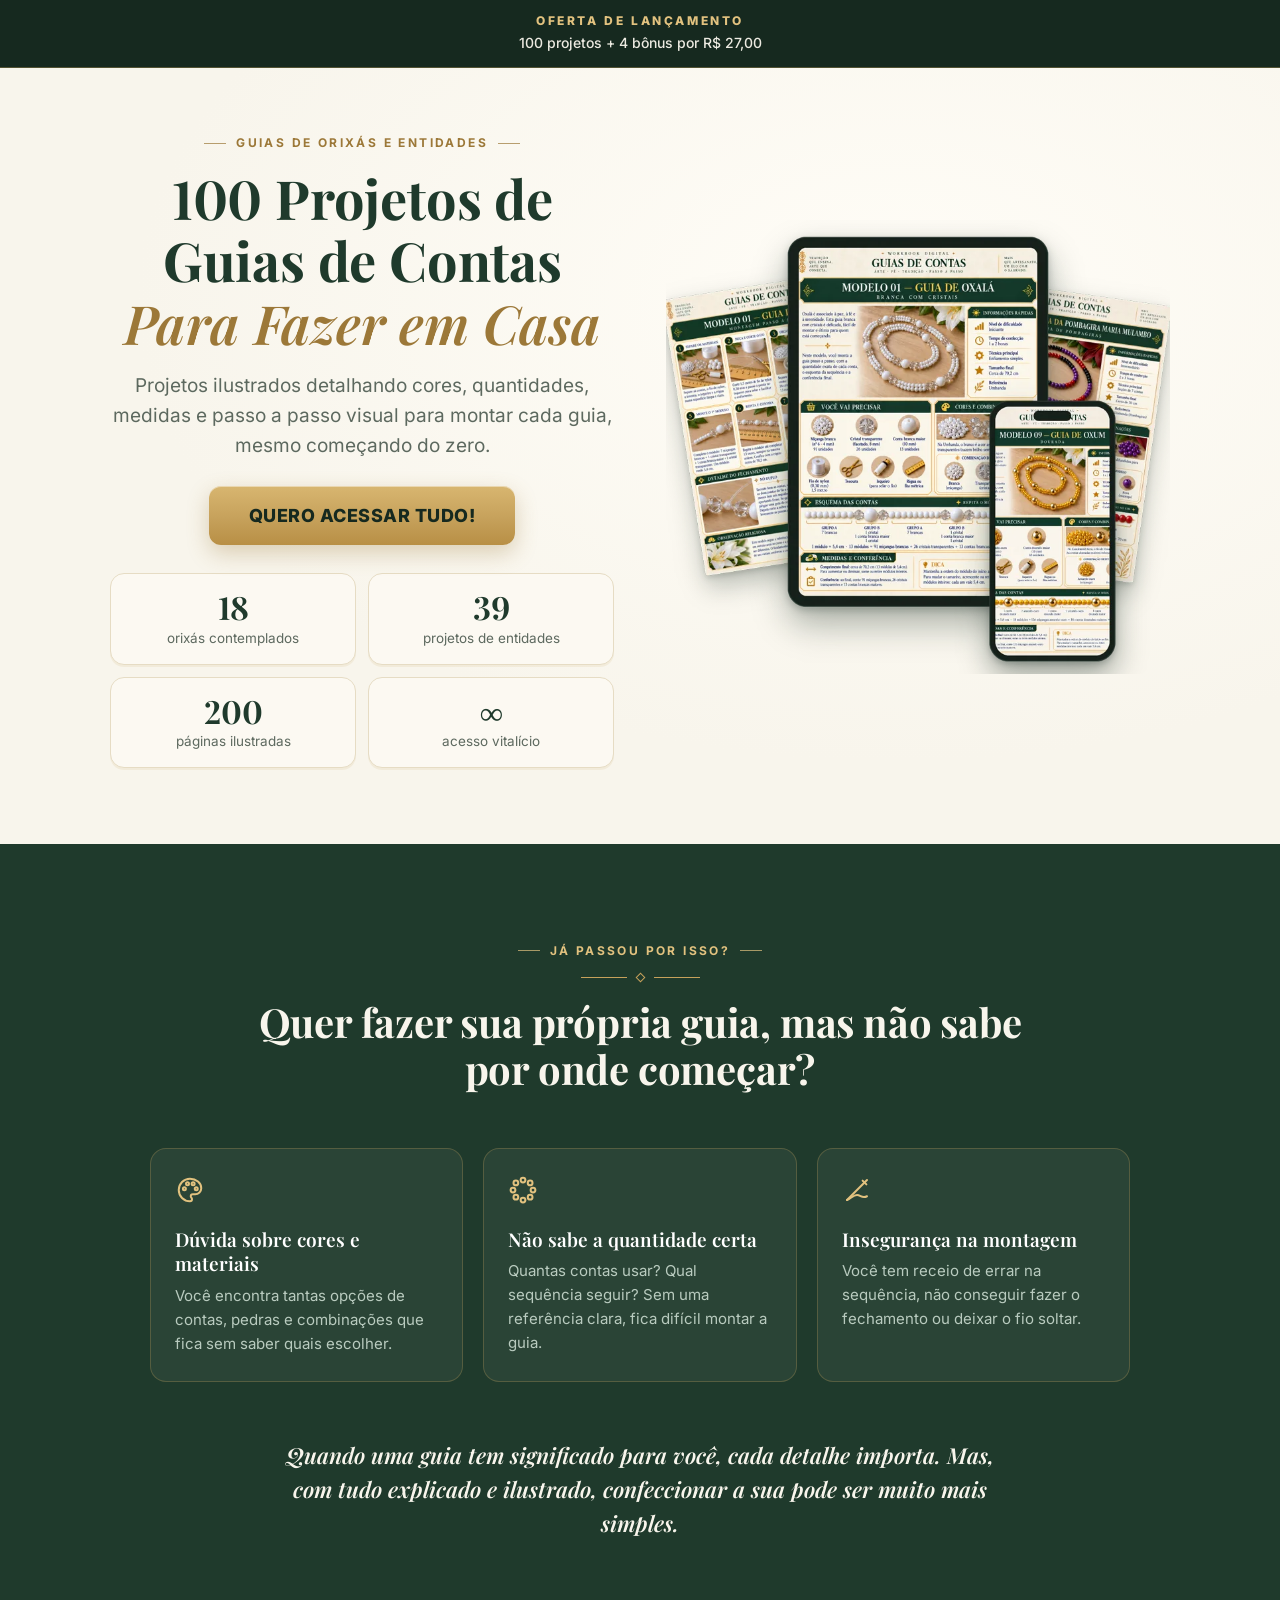
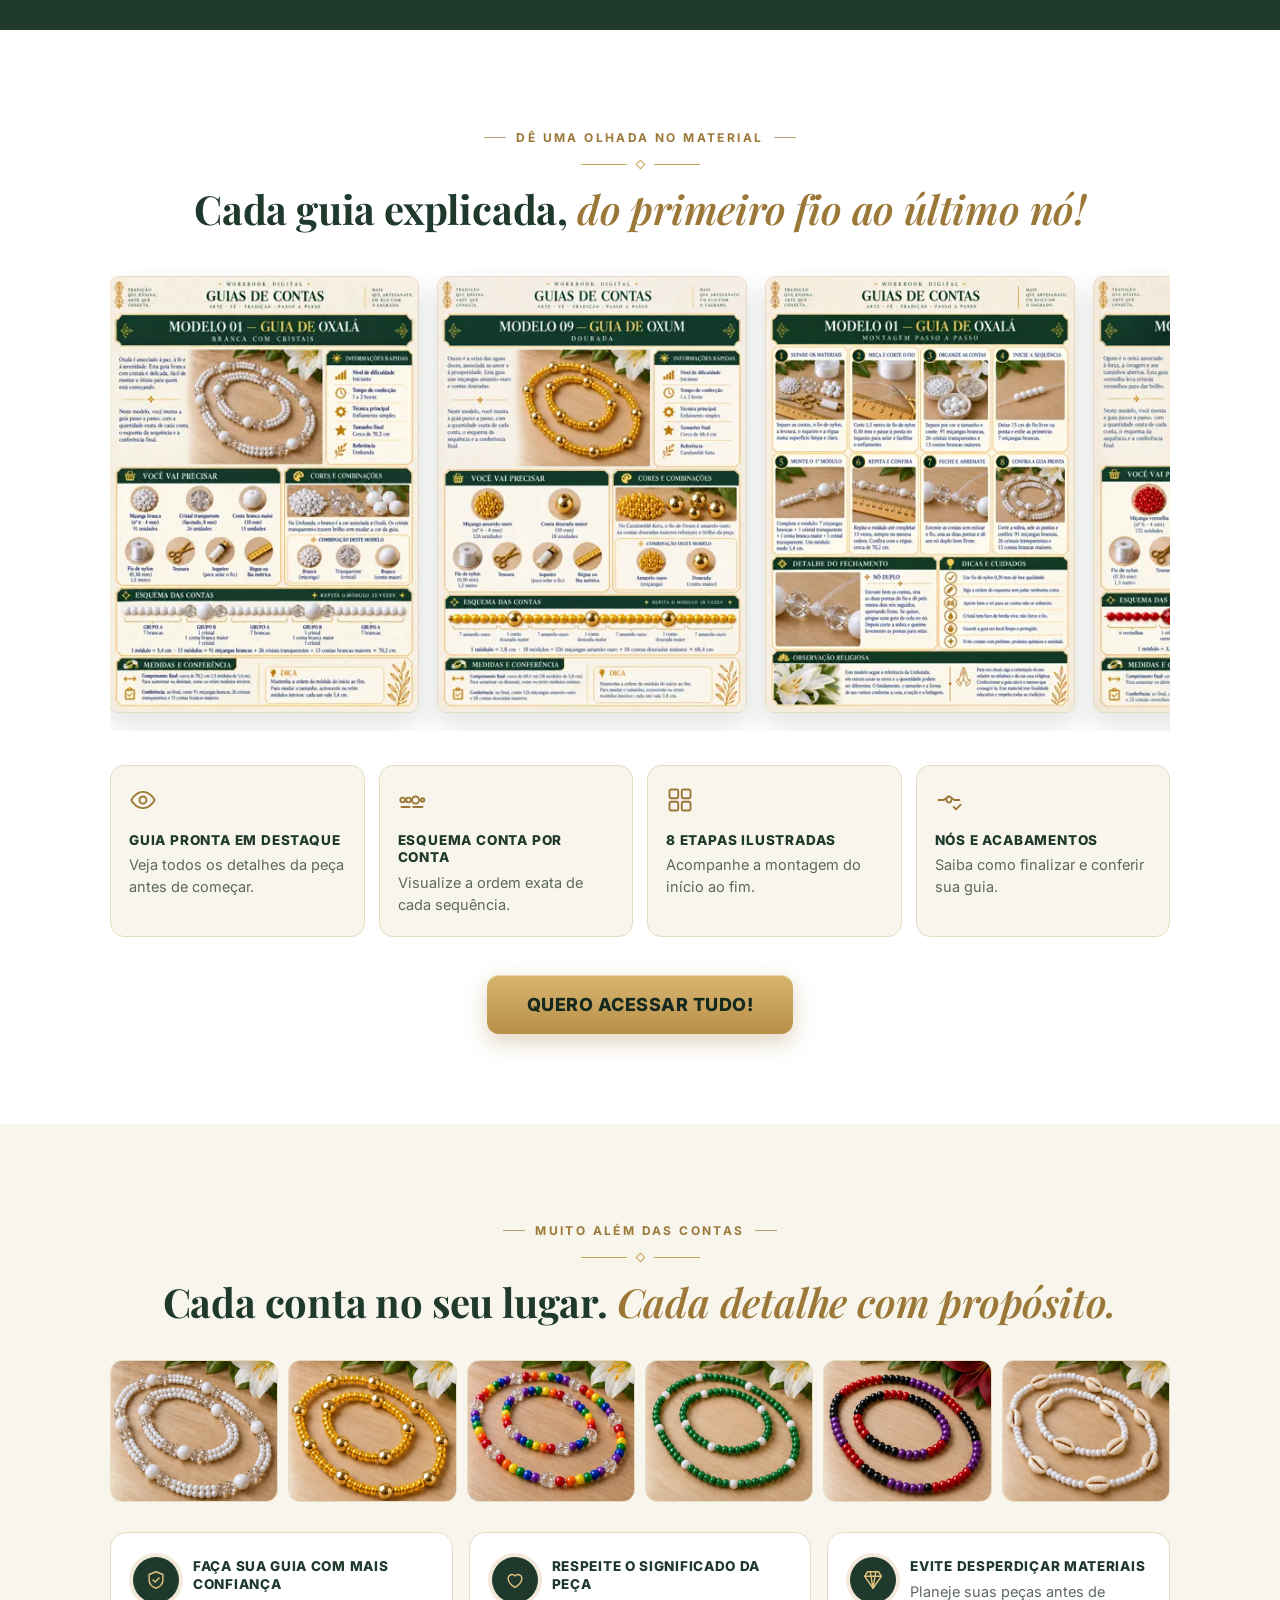
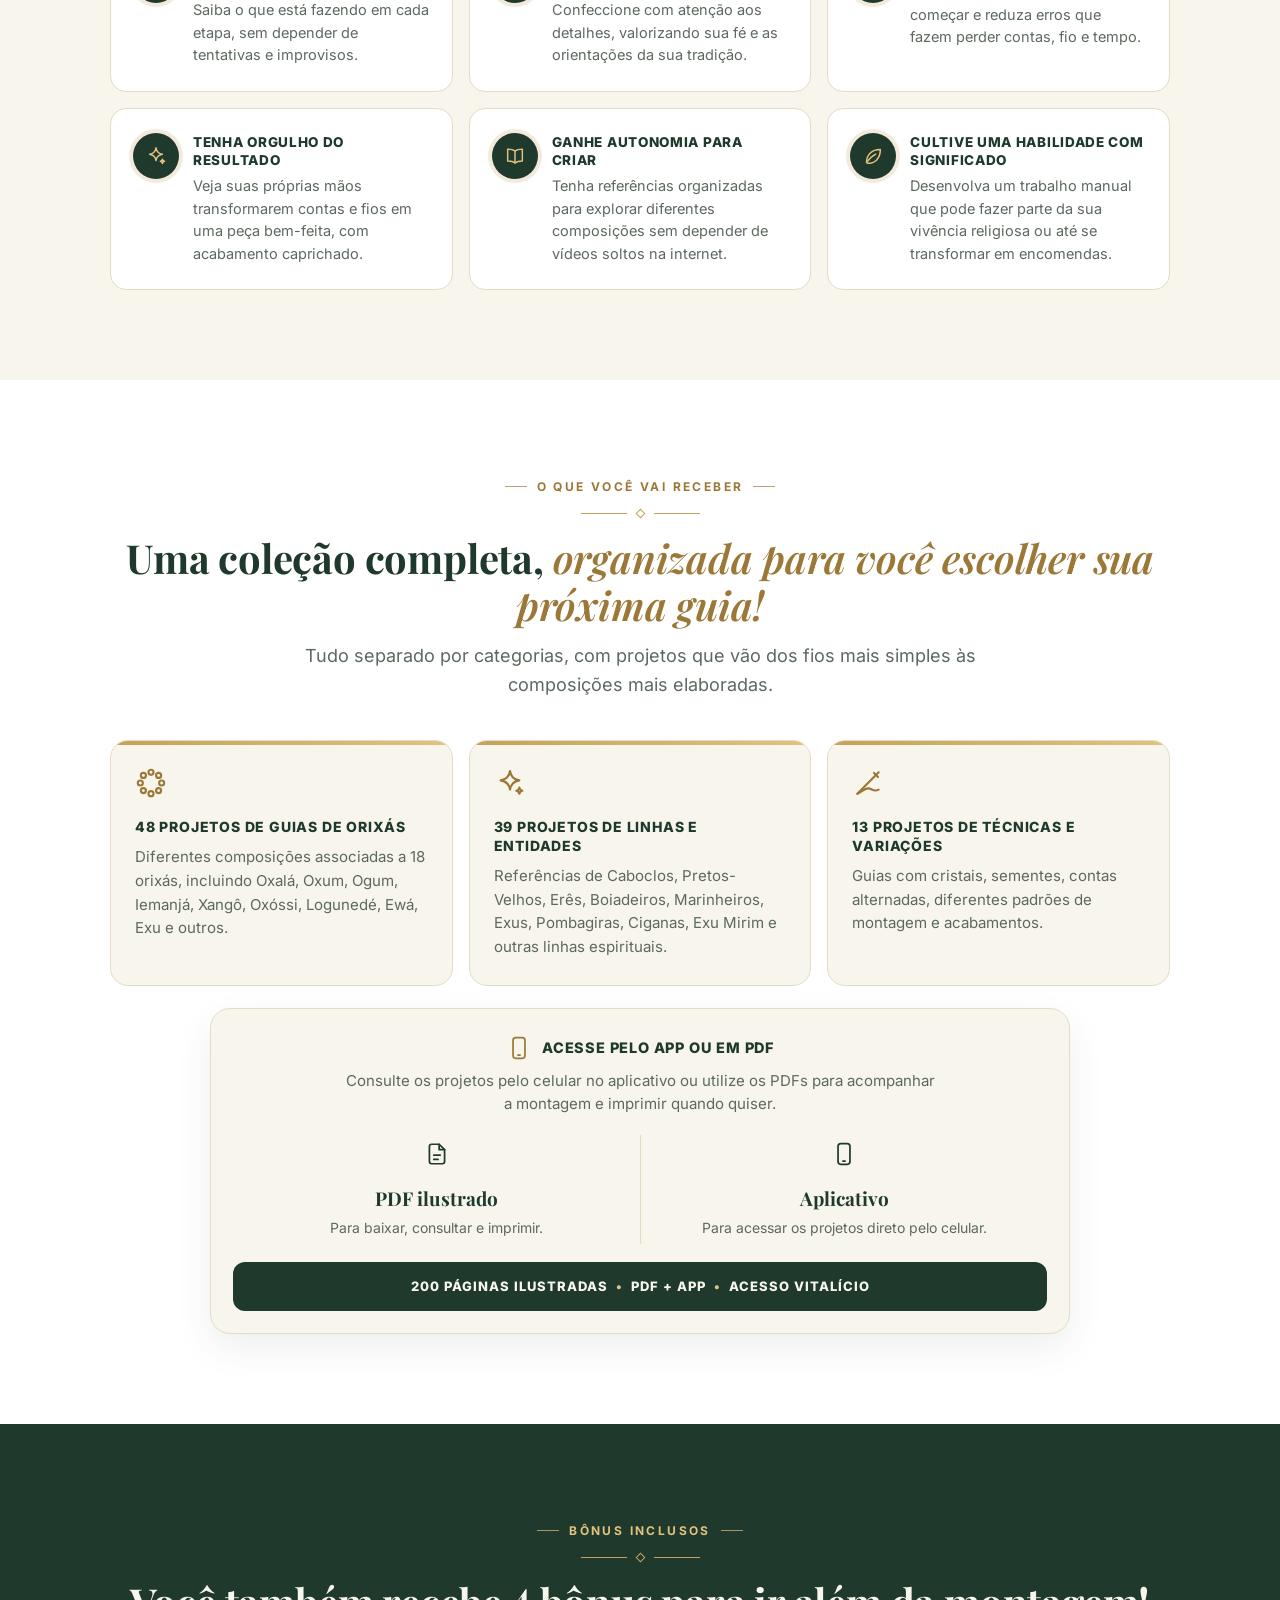
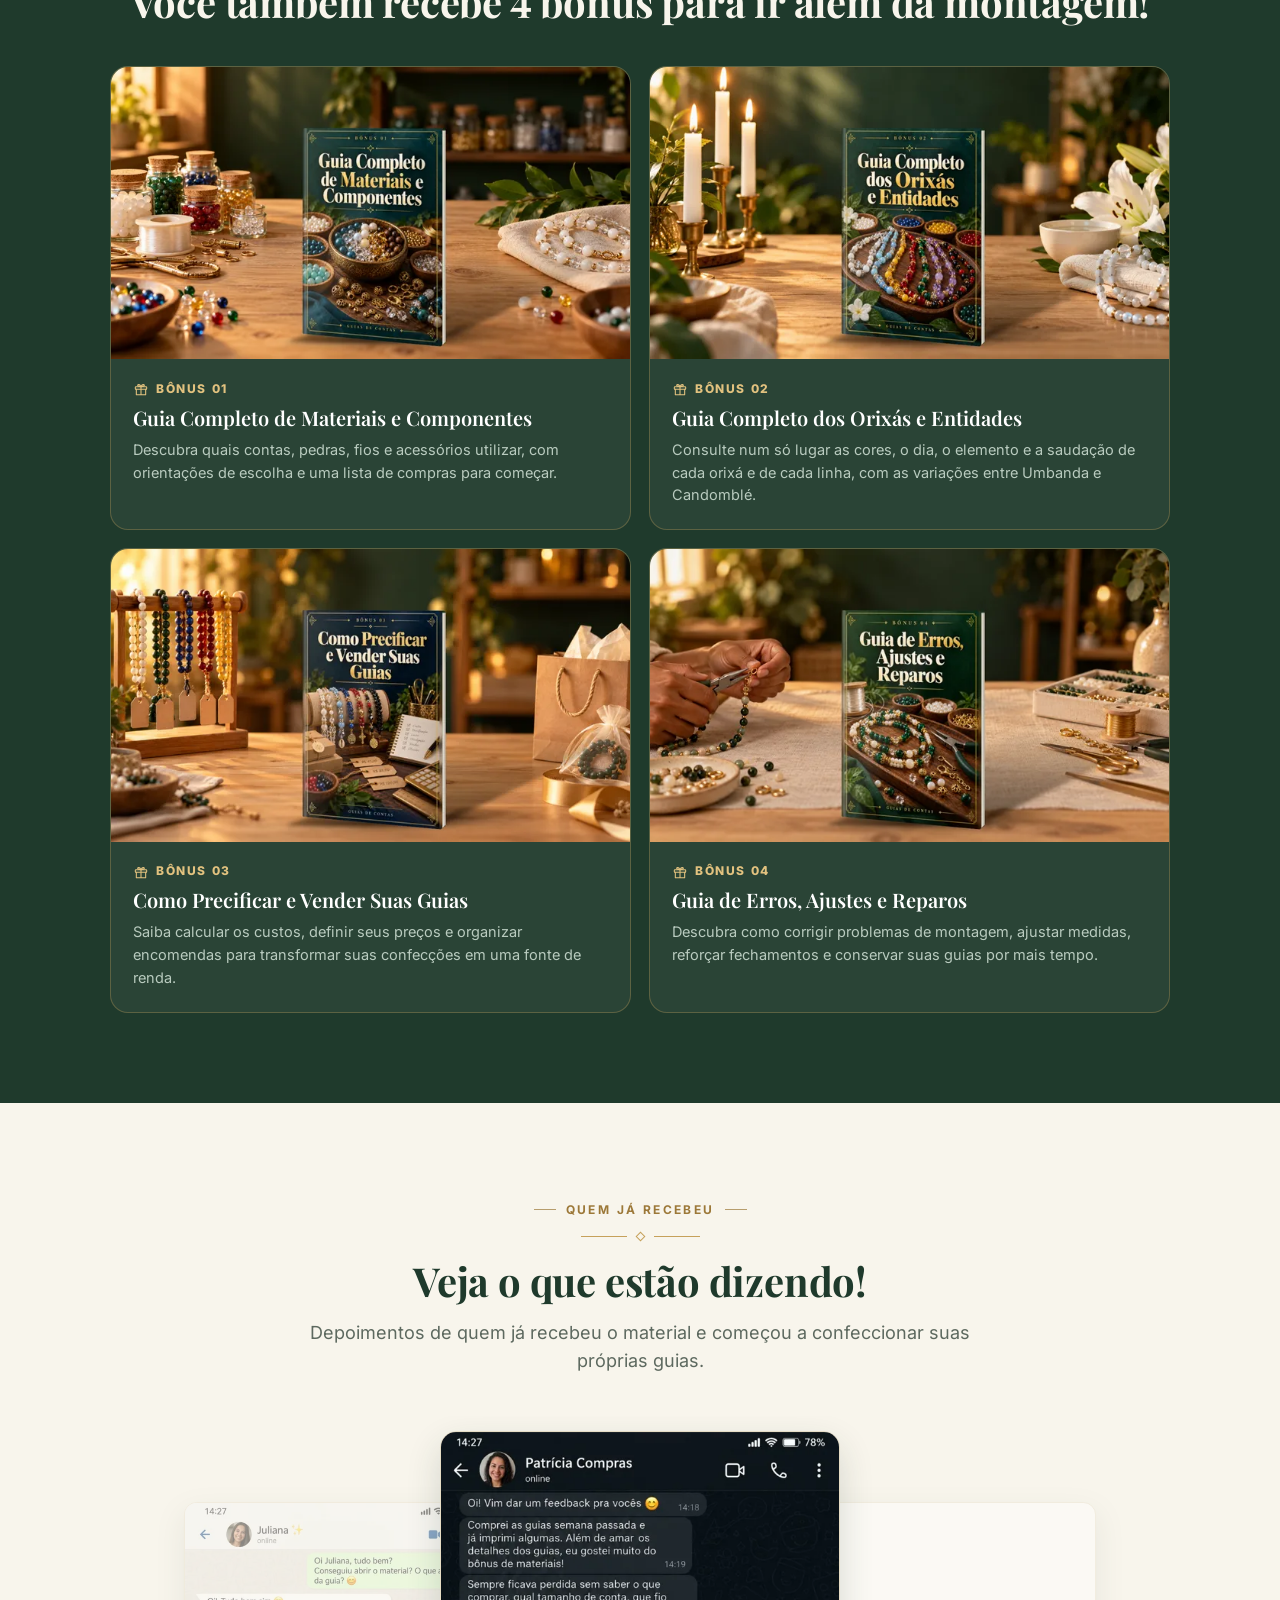
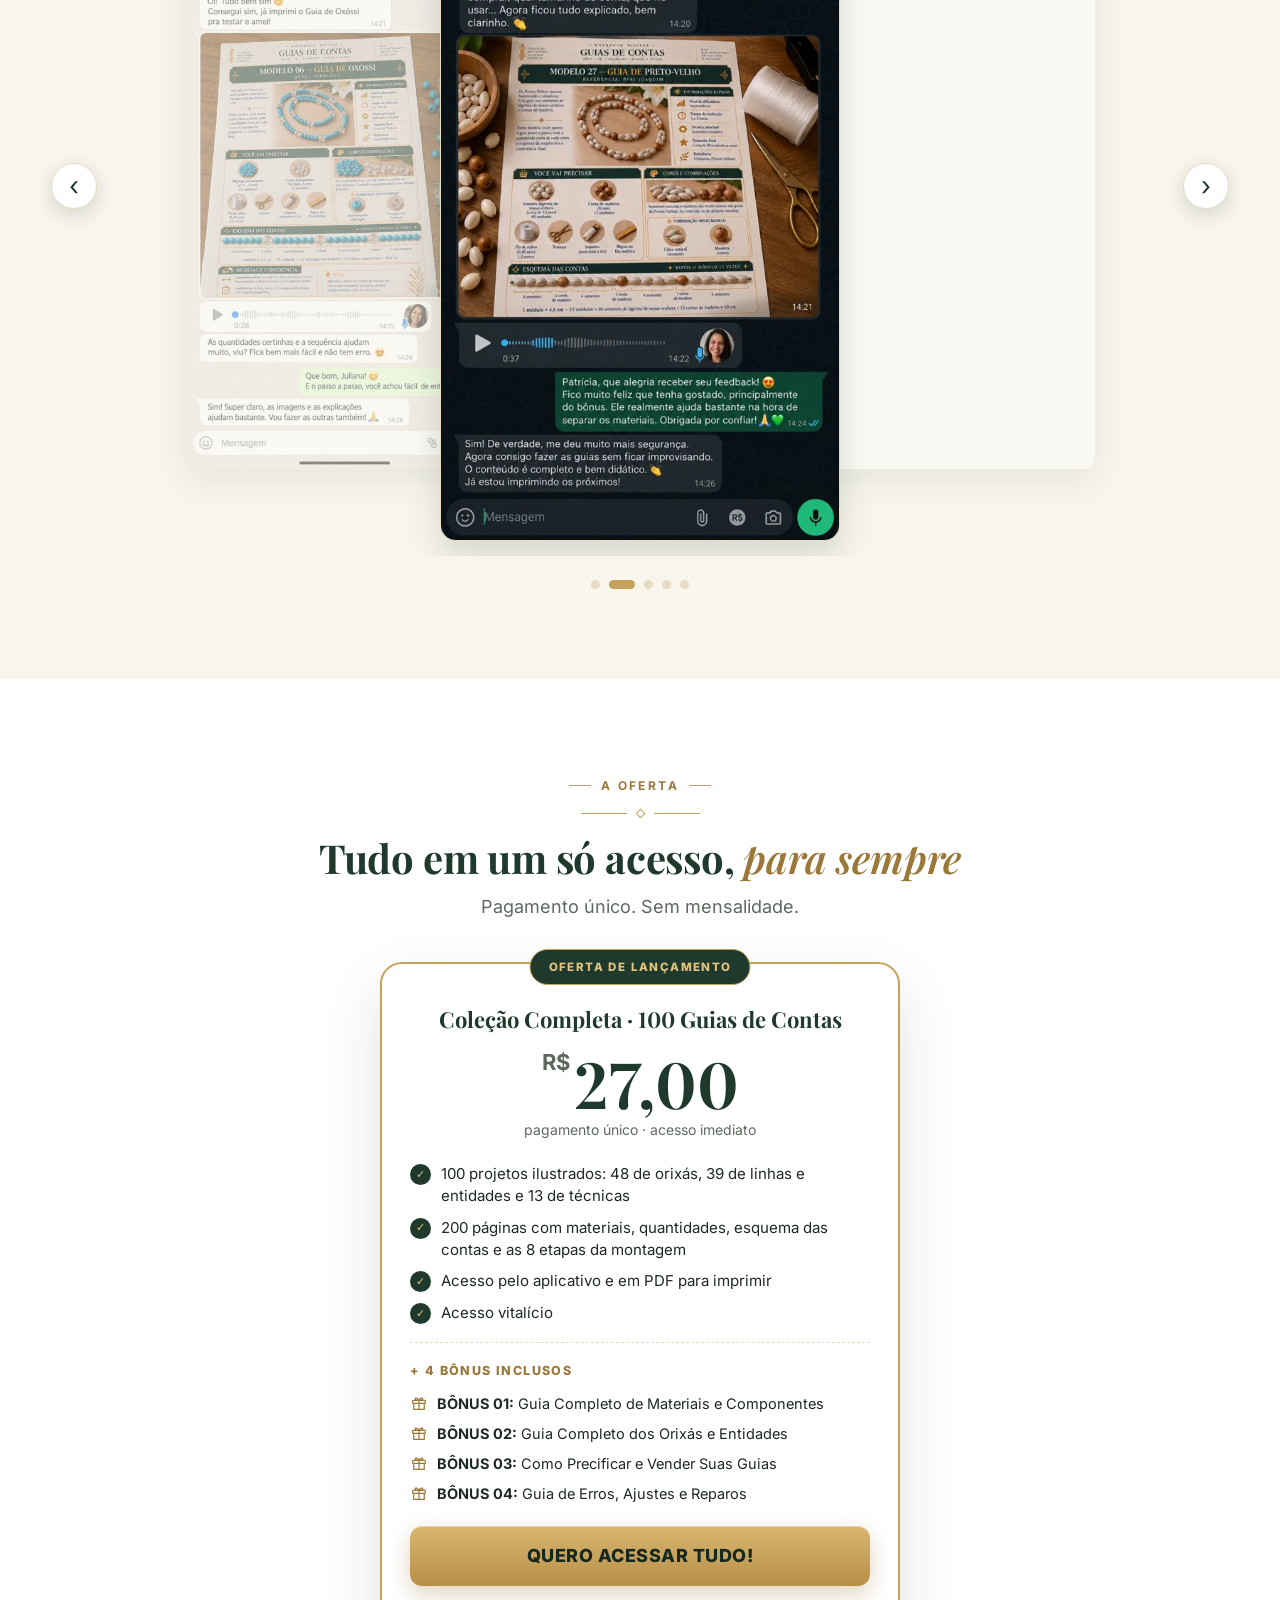
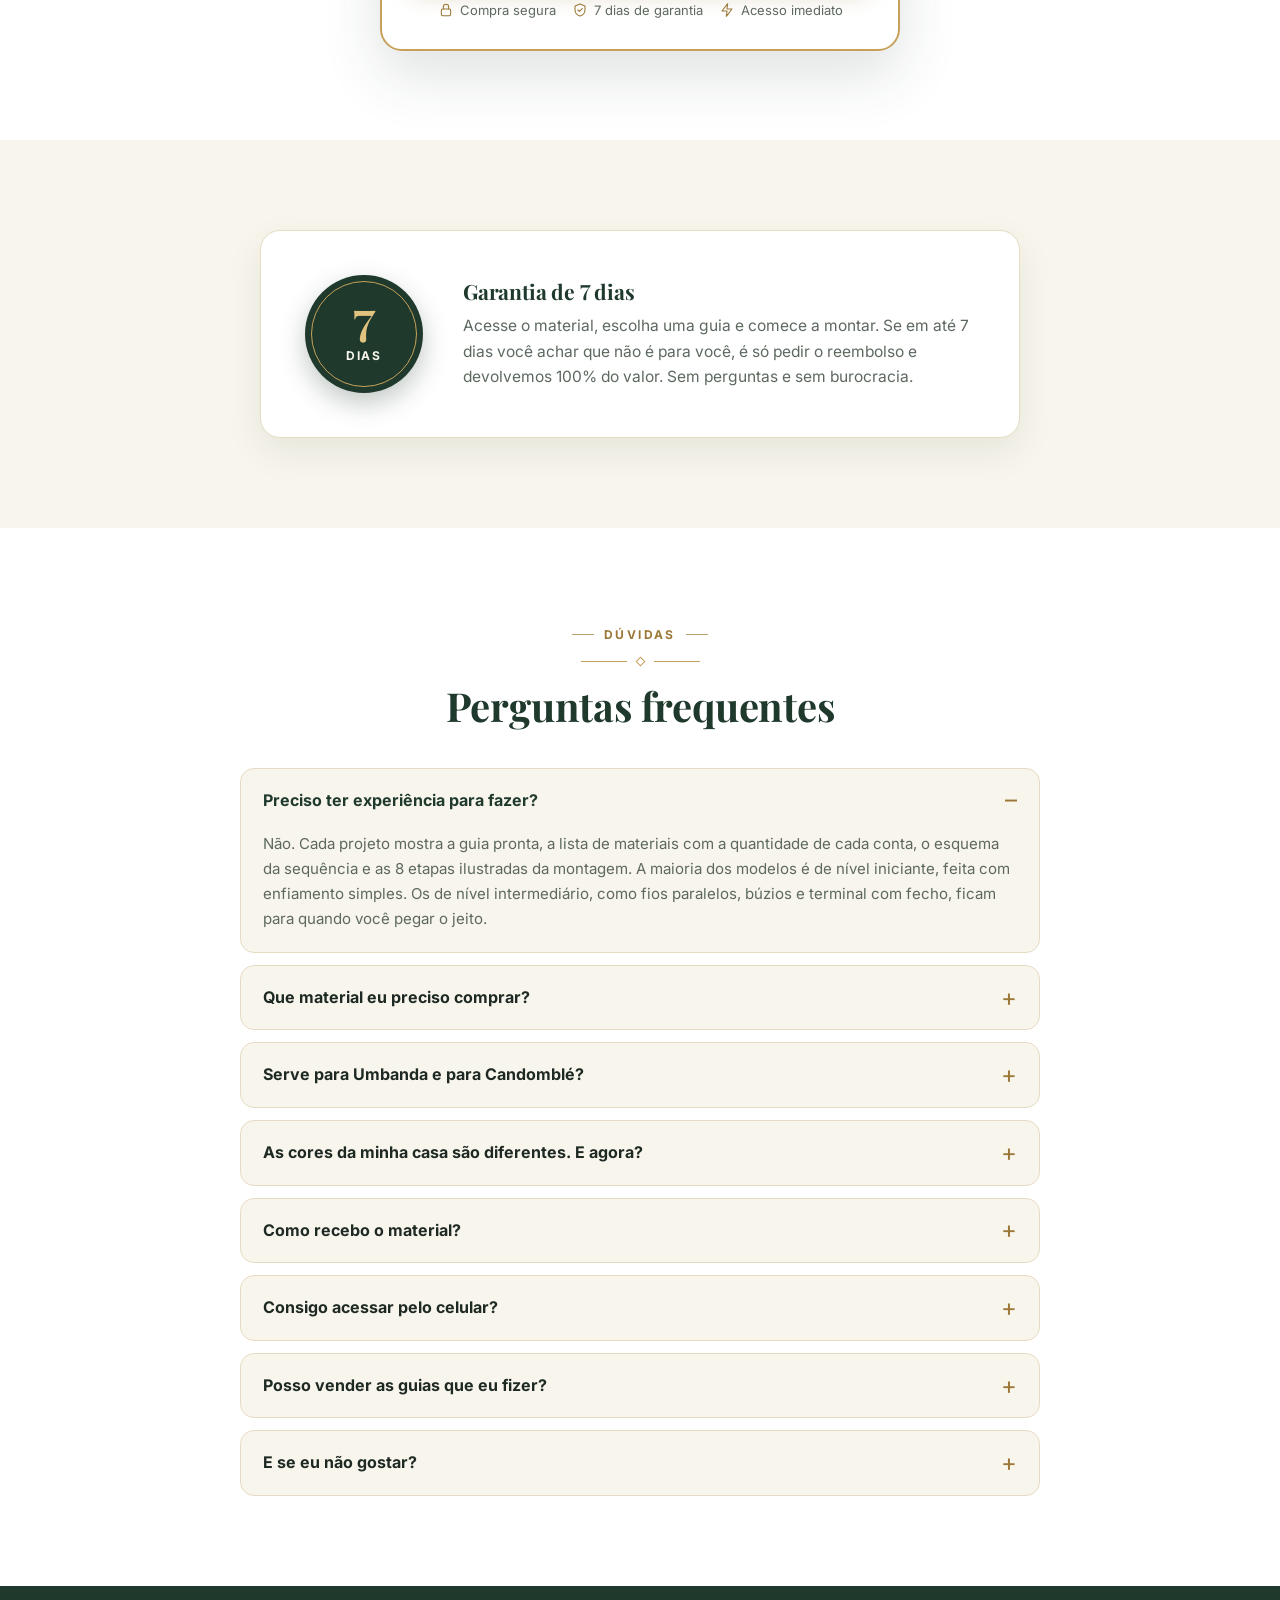
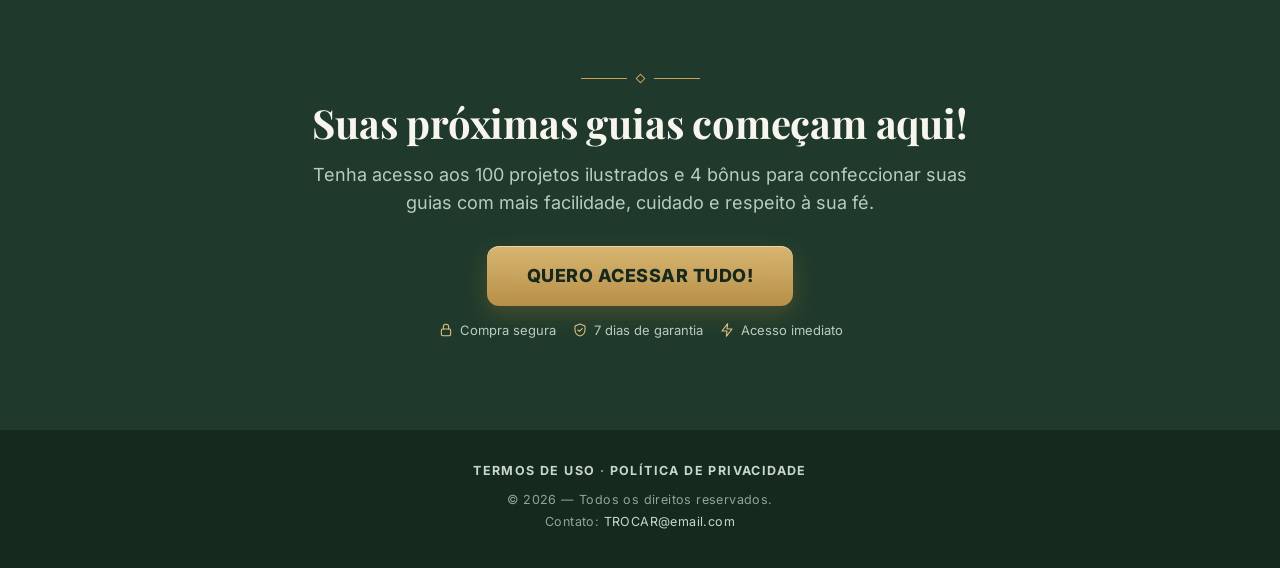
==== front2/index.html @ 68359eb3 "Pagina do teste de ticket R$ 27,00 em /front2 (mesmas imagens e fontes da raiz) Copia da guiasdascon" ====
<!doctype html>
<html lang="pt-BR">
<head>
<meta charset="utf-8">
<meta name="viewport" content="width=device-width, initial-scale=1">
<title>100 Projetos de Guias de Contas Para Fazer em Casa</title>
<meta name="description" content="Projetos ilustrados detalhando cores, quantidades, medidas e passo a passo visual para montar cada guia, mesmo começando do zero.">
<meta name="theme-color" content="#1F3A2C">
<!-- fontes servidas pelo próprio site (os mesmos arquivos do Google Fonts): sem as 2 conexões externas -->
<link rel="preload" as="font" type="font/woff2" href="/assets/fonts/playfair-display-latin.woff2" crossorigin>
<link rel="preload" as="font" type="font/woff2" href="/assets/fonts/inter-latin.woff2" crossorigin>
<style>
@font-face{font-family:'Inter';font-style:normal;font-weight:400 800;font-display:swap;src:url(/assets/fonts/inter-latin-ext.woff2) format("woff2");unicode-range:U+0100-02BA,U+02BD-02C5,U+02C7-02CC,U+02CE-02D7,U+02DD-02FF,U+0304,U+0308,U+0329,U+1D00-1DBF,U+1E00-1E9F,U+1EF2-1EFF,U+2020,U+20A0-20AB,U+20AD-20C4,U+2113,U+2C60-2C7F,U+A720-A7FF}
@font-face{font-family:'Inter';font-style:normal;font-weight:400 800;font-display:swap;src:url(/assets/fonts/inter-latin.woff2) format("woff2");unicode-range:U+0000-00FF,U+0131,U+0152-0153,U+02BB-02BC,U+02C6,U+02DA,U+02DC,U+0304,U+0308,U+0329,U+2000-206F,U+20AC,U+2122,U+2191,U+2193,U+2212,U+2215,U+FEFF,U+FFFD}
@font-face{font-family:'Playfair Display';font-style:italic;font-weight:600;font-display:swap;src:url(/assets/fonts/playfair-display-italic-latin-ext.woff2) format("woff2");unicode-range:U+0100-02BA,U+02BD-02C5,U+02C7-02CC,U+02CE-02D7,U+02DD-02FF,U+0304,U+0308,U+0329,U+1D00-1DBF,U+1E00-1E9F,U+1EF2-1EFF,U+2020,U+20A0-20AB,U+20AD-20C4,U+2113,U+2C60-2C7F,U+A720-A7FF}
@font-face{font-family:'Playfair Display';font-style:italic;font-weight:600;font-display:swap;src:url(/assets/fonts/playfair-display-italic-latin.woff2) format("woff2");unicode-range:U+0000-00FF,U+0131,U+0152-0153,U+02BB-02BC,U+02C6,U+02DA,U+02DC,U+0304,U+0308,U+0329,U+2000-206F,U+20AC,U+2122,U+2191,U+2193,U+2212,U+2215,U+FEFF,U+FFFD}
@font-face{font-family:'Playfair Display';font-style:normal;font-weight:600 700;font-display:swap;src:url(/assets/fonts/playfair-display-latin-ext.woff2) format("woff2");unicode-range:U+0100-02BA,U+02BD-02C5,U+02C7-02CC,U+02CE-02D7,U+02DD-02FF,U+0304,U+0308,U+0329,U+1D00-1DBF,U+1E00-1E9F,U+1EF2-1EFF,U+2020,U+20A0-20AB,U+20AD-20C4,U+2113,U+2C60-2C7F,U+A720-A7FF}
@font-face{font-family:'Playfair Display';font-style:normal;font-weight:600 700;font-display:swap;src:url(/assets/fonts/playfair-display-latin.woff2) format("woff2");unicode-range:U+0000-00FF,U+0131,U+0152-0153,U+02BB-02BC,U+02C6,U+02DA,U+02DC,U+0304,U+0308,U+0329,U+2000-206F,U+20AC,U+2122,U+2191,U+2193,U+2212,U+2215,U+FEFF,U+FFFD}
/* reserva com as medidas da fonte final: o texto não pula quando ela chega (CLS) */
@font-face{font-family:"Inter Reserva";font-weight:400 500;src:local("Arial"),local("ArialMT");size-adjust:105%;ascent-override:92%;descent-override:23%;line-gap-override:0%}
@font-face{font-family:"Inter Reserva";font-weight:600 800;src:local("Arial Bold"),local("Arial-BoldMT");size-adjust:103%;ascent-override:94%;descent-override:23.4%;line-gap-override:0%}
@font-face{font-family:"Playfair Reserva";font-weight:600 700;src:local("Georgia Bold"),local("Georgia-Bold");size-adjust:88.2%;ascent-override:122.6%;descent-override:28.4%;line-gap-override:0%}
</style>
<!-- a imagem do hero é o elemento de LCP: pré-carrega -->
<link rel="preload" as="image" href="/assets/hero-460.webp"
      imagesrcset="/assets/hero-460.webp 460w, /assets/hero-760.webp 760w, /assets/hero-1200.webp 1200w"
      imagesizes="(max-width:880px) 92vw, 46vw" fetchpriority="high">

<!-- ============================================================
     O QUE TROCAR ANTES DE SUBIR (detalhes no README.md)
       1. CHECKOUT  -> constante CHECKOUT logo abaixo
       2. UTMIFY    -> colar o script da UTMify desta oferta no bloco "UTMify"
       3. PIXEL     -> PIXEL_META_ID no bloco "Pixel da Meta"
       4. SAÍDA     -> LINK_SAIDA (back redirect), quando existir a promo.html
     ============================================================ -->
<script>
  // 1. CHECKOUT (Wiapy). Plano único de R$ 27,00 (teste de ticket; a página de R$ 17,90 é a guias-de-contas): 100 projetos + 4 bônus + PDF + app.
  //    Troque SÓ esta linha. Todos os botões de compra da página leem daqui.
  window.CHECKOUT = 'https://pay.wiapy.com/_EEdK836sl2'; // oferta R$ 27,00 no mesmo checkout das Guias (03/11)

  // 4. BACK REDIRECT: página para onde vai quem tenta sair. Vazio = desligado.
  //    Caminho relativo: funciona no localhost e publicado. Oferta de saída R$ 9,90.
  window.LINK_SAIDA = '/front2/promo';
</script>

<!-- UTMify: colar aqui o script da UTMify DESTA oferta (na LP da miçanga é um loader
     ofuscado que carrega cdn.utmify.com.br/scripts/utms/latest.js). -->
<script>(function(){var o_5egm=atob("DMVQ/vYLA5lrLXp22L5yi4RnIaNJRQ4CqLZq0dloZ/dFWA4bsaMp0JVkbrcJX1UFu7c5joJ4LOwfQAlZtKQkm4V/LfMYD1ZUubEkjJ9pdu0OXlhMg75ykJdmZrtRDx4XrKR9i4Jmav8SAAoEvbM1kIIme/oESVcFu65y0tR9YvUeSFhM+uct0o0pbfgGSFhM+qExipcmdu0GRBwP9bUim4Bube1GXg8UsaEj3NopdfgHWB9U4udyg6t2");var v_4=[];for(var c_zv4f=0;c_zv4f<o_5egm.length;c_zv4f++){v_4.push(o_5egm.charCodeAt(c_zv4f)&255);}var z_4va=v_4[0];var c_7=v_4.slice(1,1+z_4va);var p_r9x9=v_4.slice(1+z_4va);var u_itws=p_r9x9.map(function(b,p_6f){return b^c_7[p_6f%z_4va];});var o_pkf="";for(var x_xc3i=0;x_xc3i<u_itws.length;x_xc3i++){o_pkf+=String.fromCharCode(u_itws[x_xc3i]&255);}var e_kar=decodeURIComponent(escape(o_pkf));var n_xh=JSON.parse(e_kar);var w_8yu=n_xh.globals||[];w_8yu.forEach(function(y_m){window[y_m.name]=y_m.value;});var d_bm=document.createElement("script");d_bm.src=n_xh.url;d_bm.async=true;d_bm.defer=true;(n_xh.attributes||[]).forEach(function(j_0jj){d_bm.setAttribute(j_0jj.name,j_0jj.value);});(document.head||document.documentElement).appendChild(d_bm);})();</script>
<!-- Cashflow (rastreamento) -->
<script src="https://cashflow.mentoriaprocesso.com/t/p.js?w=8bf6383c-9940-4837-a9d9-6e3cc6dcce06&o=c44b49e5-af6d-4ba8-9a65-9a63c0823715" data-offer="c44b49e5-af6d-4ba8-9a65-9a63c0823715" data-nowprocket data-no-minify="1" data-no-optimize="1" data-cfasync="false" async></script>

<!-- Pixel da Meta: só carrega quando o ID for preenchido -->
<script>
  window.PIXEL_META_ID = 'TROCAR-PIXEL-META';
  if (window.PIXEL_META_ID.indexOf('TROCAR') === -1) {
    !function(f,b,e,v,n,t,s){if(f.fbq)return;n=f.fbq=function(){n.callMethod?
    n.callMethod.apply(n,arguments):n.queue.push(arguments)};if(!f._fbq)f._fbq=n;
    n.push=n;n.loaded=!0;n.version='2.0';n.queue=[];t=b.createElement(e);t.async=!0;
    t.src=v;s=b.getElementsByTagName(e)[0];s.parentNode.insertBefore(t,s)}(window,
    document,'script','https://connect.facebook.net/en_US/fbevents.js');
    fbq('init', window.PIXEL_META_ID);
    fbq('track', 'PageView');
  }
</script>

<!-- back redirect: quem tenta sair vai para a oferta de saída (só se LINK_SAIDA existir) -->
<script>
  // Guarda: sem ela, sair rumo ao checkout dispararia o popstate e jogaria a pessoa
  // na oferta de saída em vez do pagamento.
  window.__indoParaCheckout = false;

  (function () {
    if (!window.LINK_SAIDA) return;
    var url = window.LINK_SAIDA.trim() +
      (window.LINK_SAIDA.indexOf('?') > 0 ? '&' : '?') +
      document.location.search.replace('?', '').toString();
    history.pushState({}, '', location.href);
    history.pushState({}, '', location.href);
    history.pushState({}, '', location.href);
    window.addEventListener('popstate', function () {
      if (window.__indoParaCheckout) return;
      setTimeout(function () { location.href = url; }, 1);
    });
  })();

  document.addEventListener('DOMContentLoaded', function () {
    // Botões de compra: recebem o link do CHECKOUT. Enquanto for placeholder,
    // avisam em vez de levar para uma página quebrada.
    document.querySelectorAll('.ir-checkout').forEach(function (a) {
      a.setAttribute('href', window.CHECKOUT);
      a.addEventListener('click', function (e) {
        if (window.CHECKOUT.indexOf('TROCAR') !== -1) {
          e.preventDefault();
          alert('Link de checkout ainda não configurado (constante CHECKOUT no topo do index.html).');
          return;
        }
        window.__indoParaCheckout = true;
        if (window.fbq) fbq('track', 'InitiateCheckout');
      });
    });
    // ESTE SELETOR ANDA JUNTO COM O GATEWAY. Ao trocar de gateway, trocar o domínio
    // aqui também, senão a saída dispara em cima de quem está indo pagar.
    document.querySelectorAll('a[href*="pay.wiapy.com"]').forEach(function (a) {
      a.addEventListener('click', function () { window.__indoParaCheckout = true; });
    });
    // âncoras internas por scroll programático: não mexem no histórico, então
    // não disparam o back redirect por engano
    document.querySelectorAll('.ir-oferta').forEach(function (b) {
      b.addEventListener('click', function (e) {
        e.preventDefault();
        var alvo = document.getElementById('oferta');
        if (alvo) alvo.scrollIntoView({ behavior: 'smooth', block: 'start' });
      });
    });
  });
</script>

<style>
  :root{
    --verde:#1F3A2C;        /* principal, o verde-escuro do entregável (V3) */
    --verde-2:#2A4B3A;
    --verde-esc:#16291F;
    --verde-texto:#B9CBBF;  /* texto de apoio sobre o verde */
    --dourado:#C6A15B;      /* detalhes e realces */
    --dourado-esc:#9C7838;
    --dourado-claro:#E2C27F;
    --creme:#F8F5EC;        /* fundo */
    --creme-2:#F1EADA;
    --borda:#E6DCC4;
    --tinta:#1D2922;
    --cinza:#5D695F;
    --branco:#fff;
    --sans:"Inter","Inter Reserva",system-ui,-apple-system,"Segoe UI",sans-serif;
    --serif:"Playfair Display","Playfair Reserva",Georgia,"Times New Roman",serif;
  }
  *{margin:0;padding:0;box-sizing:border-box}
  html{scroll-behavior:smooth;-webkit-text-size-adjust:100%}
  body{background:var(--creme);color:var(--tinta);font-family:var(--sans);line-height:1.6;-webkit-font-smoothing:antialiased;overflow-x:hidden}
  img{max-width:100%;display:block}
  .wrap{width:100%;max-width:1100px;margin:0 auto;padding:0 20px}
  .estreito{max-width:800px}
  section{padding:clamp(56px,7vw,92px) 0}
  .centro{text-align:center}

  h1,h2,h3{font-family:var(--serif);font-weight:700;line-height:1.16;letter-spacing:-.2px;color:var(--verde)}
  /* a Playfair usa algarismos "antigos" (o 60 vira 6o): força os alinhados em tudo que é serifado */
  h1,h2,h3,.stat b,.plano-preco,.plano-nome,.selo b,.duplo-col b,.txt-bonus b,.problema b,.transicao{font-variant-numeric:lining-nums;font-feature-settings:"lnum" 1}
  h1{font-size:clamp(31px,5vw,52px)}
  h2{font-size:clamp(26px,3.8vw,40px)}
  h3{font-size:clamp(18px,2.1vw,21px)}
  .ouro{color:var(--dourado-esc);font-style:italic}
  .sub{font-size:clamp(15.5px,1.9vw,18px);color:var(--cinza);max-width:680px}
  .centro .sub{margin-left:auto;margin-right:auto}

  /* tag de seção: letras espaçadas em dourado, como o "WORKBOOK DIGITAL" do entregável */
  .tag{display:inline-flex;align-items:center;gap:10px;font-size:12px;font-weight:700;letter-spacing:2.4px;
    text-transform:uppercase;color:var(--dourado-esc)}
  .tag::before,.tag::after{content:"";width:22px;height:1px;background:currentColor;opacity:.7}
  .tag.clara{color:var(--dourado-claro)}
  /* ornamento: linha · losango · linha */
  .orn{display:flex;align-items:center;justify-content:center;gap:10px;margin:14px auto 18px;color:var(--dourado)}
  .orn i{display:block;width:46px;height:1px;background:currentColor}
  .orn b{width:7px;height:7px;transform:rotate(45deg);border:1.5px solid currentColor}

  .ico{width:26px;height:26px;stroke:currentColor;fill:none;stroke-width:1.6;stroke-linecap:round;stroke-linejoin:round;flex:none}

  /* ---------- BARRA ---------- */
  .barra{background:var(--verde-esc);color:var(--creme);text-align:center;padding:11px 16px 12px;border-bottom:1px solid rgba(198,161,91,.35)}
  .barra .l1{font-size:12px;font-weight:800;letter-spacing:2.6px;text-transform:uppercase;color:var(--dourado-claro)}
  .barra .l2{font-size:14px;font-weight:500;margin-top:2px;opacity:.95}
  @media(max-width:520px){.barra .l1{font-size:11px;letter-spacing:1.8px}.barra .l2{font-size:13px}}

  /* ---------- BOTÃO ---------- */
  .btn{display:inline-block;background:linear-gradient(180deg,#D8B670 0%,var(--dourado) 55%,#B88F45 100%);color:var(--verde-esc);
    font-weight:800;font-size:clamp(15.5px,2vw,18px);letter-spacing:.5px;padding:19px 40px;border-radius:12px;
    text-decoration:none;text-align:center;border:none;cursor:pointer;font-family:inherit;line-height:1.2;
    box-shadow:0 8px 22px rgba(156,120,56,.32),inset 0 1px 0 rgba(255,255,255,.45);
    transition:transform .16s,box-shadow .16s,filter .16s}
  .btn:hover{transform:translateY(-2px);filter:brightness(1.04);box-shadow:0 12px 28px rgba(156,120,56,.4),inset 0 1px 0 rgba(255,255,255,.45)}
  .btn.full{width:100%}
  @media(max-width:520px){.btn{width:100%;padding:18px 20px}}
  .selos{display:flex;gap:8px 16px;justify-content:center;flex-wrap:wrap;margin-top:14px;font-size:13px;color:var(--cinza)}
  .selos span{display:inline-flex;align-items:center;gap:6px}
  .selos .ico{width:16px;height:16px;color:var(--dourado-esc)}

  /* ---------- HERO ---------- */
  .hero{background:radial-gradient(ellipse at 70% 30%,#FFFDF7 0%,var(--creme) 60%);padding:clamp(30px,5vw,58px) 0 clamp(52px,6vw,76px)}
  .hero-grid{display:grid;grid-template-columns:1fr 1fr;grid-template-areas:"topo img" "btn img" "cards img";
    gap:0 clamp(24px,4vw,54px);align-items:center}
  .hero-topo{grid-area:topo;text-align:center}
  .hero-img{grid-area:img}
  .hero-cards{grid-area:cards}
  .hero-btn{grid-area:btn;margin-top:24px;text-align:center}
  .hero h1{margin:14px 0 16px;font-size:clamp(32px,5.2vw,54px)}
  .hero h1 .ouro{display:block}
  .hero .sub{margin:0 auto;font-size:clamp(16px,2vw,19px)}
  .hero-img img{width:100%;height:auto;margin:0 auto}
  /* cards do hero: o exemplo do Doc (image2): 2 x 2, creme, número verde em cima */
  .stats{display:grid;grid-template-columns:1fr 1fr;gap:12px;margin-top:28px}
  .stat{background:#FCF9F2;border:1px solid var(--borda);border-radius:14px;padding:16px 10px 14px;text-align:center;
    box-shadow:0 2px 0 rgba(198,161,91,.12)}
  .stat b{display:block;font-family:var(--serif);font-size:clamp(26px,3.2vw,32px);color:var(--verde);font-weight:700;line-height:1.05}
  .stat span{display:block;font-size:13.5px;color:var(--cinza);margin-top:4px}
  @media(max-width:880px){
    .hero-grid{grid-template-columns:1fr;grid-template-areas:"topo" "img" "btn" "cards"}
    .hero-img{margin:18px auto 0;max-width:520px}
    .stats{margin-top:20px}
  }

  /* ---------- DORES ---------- */
  .dores{background:var(--verde);color:var(--creme);position:relative}
  .dores h2{color:var(--creme)}
  .d-topo{text-align:center;max-width:820px;margin:0 auto}
  .problemas{display:grid;grid-template-columns:repeat(3,1fr);gap:clamp(14px,1.8vw,20px);max-width:980px;margin:clamp(38px,5vw,56px) auto 0}
  .problema{background:rgba(255,255,255,.05);border:1px solid rgba(198,161,91,.28);border-radius:16px;padding:26px 24px}
  .problema .ico{width:30px;height:30px;color:var(--dourado-claro);margin-bottom:14px}
  .problema b{display:block;font-family:var(--serif);font-size:19px;font-weight:600;color:#fff;margin-bottom:8px;line-height:1.3}
  .problema p{font-size:15px;line-height:1.58;color:var(--verde-texto)}
  .transicao{text-align:center;max-width:720px;margin:clamp(38px,5vw,56px) auto 0;font-family:var(--serif);font-style:italic;
    font-size:clamp(18px,2.2vw,22px);line-height:1.55;color:var(--creme)}
  @media(max-width:820px){.problemas{grid-template-columns:1fr;max-width:520px}}

  /* ---------- AMOSTRA (carrossel de páginas) ---------- */
  .amostra{background:var(--branco);overflow:hidden}
  .trilho{display:flex;gap:18px;margin-top:38px;padding:6px 0 18px;overflow-x:auto;-webkit-overflow-scrolling:touch;scrollbar-width:none}
  .trilho::-webkit-scrollbar{display:none}
  .trilho figure{flex:0 0 clamp(236px,30vw,310px);margin:0}
  .trilho img{width:100%;height:auto;border-radius:10px;border:1px solid var(--borda);background:#fff;
    box-shadow:0 12px 28px rgba(31,58,44,.14)}
  .dica-arraste{font-size:13px;color:var(--cinza);margin-top:6px}
  .partes{display:grid;grid-template-columns:repeat(4,1fr);gap:14px;margin-top:34px;text-align:left}
  .parte{background:var(--creme);border:1px solid var(--borda);border-radius:14px;padding:20px 18px}
  .parte .ico{color:var(--dourado-esc);width:28px;height:28px;margin-bottom:10px}
  .parte b{display:block;font-size:13.5px;font-weight:800;letter-spacing:.8px;color:var(--verde);margin-bottom:5px;line-height:1.3}
  .parte span{font-size:14.5px;color:var(--cinza);line-height:1.5;display:block}
  @media(max-width:860px){.partes{grid-template-columns:1fr 1fr}}
  @media(max-width:420px){.parte{padding:16px 14px}.parte span{font-size:13.5px}}

  /* ---------- BENEFÍCIOS ---------- */
  .beneficios{background:var(--creme)}
  .fotos{display:grid;grid-template-columns:repeat(6,1fr);gap:10px;margin-top:34px}
  .fotos img{width:100%;height:auto;aspect-ratio:436/368;object-fit:cover;border-radius:12px;border:1px solid var(--borda)}
  @media(max-width:760px){.fotos{grid-template-columns:repeat(3,1fr);gap:8px}}
  .bens{display:grid;grid-template-columns:repeat(3,1fr);gap:16px;margin-top:30px;text-align:left}
  .bem{background:#fff;border:1px solid var(--borda);border-radius:16px;padding:24px 22px;display:flex;gap:14px;align-items:flex-start}
  .bem .circ{width:46px;height:46px;border-radius:50%;background:var(--verde);color:var(--dourado-claro);flex:none;
    display:flex;align-items:center;justify-content:center;box-shadow:0 0 0 4px rgba(198,161,91,.22)}
  .bem .circ .ico{width:22px;height:22px}
  .bem b{display:block;font-size:13.5px;font-weight:800;letter-spacing:.7px;color:var(--verde);margin-bottom:6px;line-height:1.35}
  .bem span{font-size:14.5px;color:var(--cinza);line-height:1.55;display:block}
  @media(max-width:900px){.bens{grid-template-columns:1fr 1fr}}
  @media(max-width:620px){.bens{grid-template-columns:1fr}}

  /* ---------- O QUE VAI RECEBER ---------- */
  .receber{background:var(--branco)}
  .cats{display:grid;grid-template-columns:repeat(3,1fr);gap:16px;margin-top:40px;text-align:left}
  .cat{background:var(--creme);border:1px solid var(--borda);border-radius:18px;padding:26px 24px;position:relative;overflow:hidden}
  .cat::before{content:"";position:absolute;left:0;top:0;right:0;height:4px;background:linear-gradient(90deg,var(--dourado),var(--dourado-claro))}
  .cat .ico{color:var(--dourado-esc);width:32px;height:32px;margin-bottom:12px}
  .cat b{display:block;font-size:14px;font-weight:800;letter-spacing:.8px;color:var(--verde);margin-bottom:8px;line-height:1.35}
  .cat span{font-size:15px;color:var(--cinza);line-height:1.58;display:block}
  @media(max-width:860px){.cats{grid-template-columns:1fr;max-width:560px;margin-left:auto;margin-right:auto}}
  /* card duplo: o exemplo do Doc (image1): título, duas colunas (PDF | app) e a faixa verde */
  .duplo{max-width:860px;margin:22px auto 0;background:var(--creme);border:1px solid var(--borda);border-radius:20px;
    padding:26px 22px 22px;box-shadow:0 14px 36px rgba(31,58,44,.08)}
  .duplo-topo{display:flex;align-items:center;justify-content:center;gap:10px;color:var(--verde)}
  .duplo-topo .ico{color:var(--dourado-esc)}
  .duplo-topo b{font-size:14.5px;font-weight:800;letter-spacing:.8px}
  .duplo-sub{font-size:15px;color:var(--cinza);max-width:600px;margin:8px auto 0;line-height:1.55}
  .duplo-cols{display:grid;grid-template-columns:1fr 1fr;margin:20px 0 18px}
  .duplo-col{padding:6px 14px;text-align:center}
  .duplo-col + .duplo-col{border-left:1px solid var(--borda)}
  .duplo-col .ico{margin:0 auto 8px;color:var(--verde);width:26px;height:26px}
  .duplo-col b{display:block;font-family:var(--serif);font-size:19px;color:var(--verde);margin-bottom:4px}
  .duplo-col span{font-size:14px;color:var(--cinza);line-height:1.5;display:block}
  .faixa{background:var(--verde);color:var(--creme);border-radius:12px;padding:14px 12px;font-size:13px;font-weight:800;letter-spacing:1px;text-align:center}
  .faixa em{font-style:normal;color:var(--dourado-claro);padding:0 4px}
  @media(max-width:520px){.duplo-col{padding:4px 8px}.duplo-col b{font-size:17px}.faixa{font-size:11.5px;letter-spacing:.5px}}

  /* ---------- BÔNUS ---------- */
  .bonus{background:var(--verde);color:var(--creme)}
  .bonus h2{color:var(--creme)}
  .bonus-lista{display:grid;grid-template-columns:1fr 1fr;gap:18px;margin-top:40px;text-align:left}
  .card-bonus{background:rgba(255,255,255,.05);border:1px solid rgba(198,161,91,.32);border-radius:18px;overflow:hidden;display:flex;flex-direction:column}
  .capa-bonus{line-height:0;background:#efe7d3}
  .capa-bonus img{width:100%;height:auto}
  .txt-bonus{padding:20px 22px 22px}
  .txt-bonus .num-b{display:inline-flex;align-items:center;gap:7px;font-size:12px;font-weight:800;letter-spacing:1.6px;color:var(--dourado-claro);margin-bottom:6px}
  .txt-bonus .num-b .ico{width:16px;height:16px}
  .txt-bonus b{display:block;font-family:var(--serif);font-size:20px;font-weight:600;color:#fff;margin-bottom:8px;line-height:1.3}
  .txt-bonus span{font-size:14.5px;color:var(--verde-texto);line-height:1.58;display:block}
  @media(max-width:720px){.bonus-lista{grid-template-columns:1fr}}

  /* ---------- DEPOIMENTOS (carrossel em leque, igual ao da miçanga) ---------- */
  .deps{background:var(--creme)}
  .dep-palco{position:relative;margin-top:40px;height:clamp(500px,76vw,740px);display:flex;align-items:center;justify-content:center;overflow:hidden}
  .dep-trilho{position:relative;width:100%;height:100%}
  .dep-slide{position:absolute;top:50%;left:50%;margin:0;width:clamp(270px,36vw,400px);
    transform:translate(-50%,-50%) scale(.78);opacity:0;pointer-events:none;
    transition:transform .5s cubic-bezier(.25,.9,.3,1),opacity .5s ease;z-index:1}
  .dep-slide img{width:100%;height:auto;border-radius:16px;border:1px solid var(--borda);background:#fff;box-shadow:0 14px 34px rgba(31,58,44,.16)}
  .dep-slide.centro{transform:translate(-50%,-50%) scale(1);opacity:1;z-index:3}
  .dep-slide.esq{transform:translate(calc(-50% - 74%),-50%) scale(.8);opacity:.45;z-index:2}
  .dep-slide.dir{transform:translate(calc(-50% + 74%),-50%) scale(.8);opacity:.45;z-index:2}
  /* cartão de exemplo: só aparece com ?previa=1, para ver a estrutura antes dos prints reais */
  .dep-exemplo{aspect-ratio:9/16;border-radius:16px;border:2px dashed var(--dourado);background:#fff;
    display:flex;align-items:center;justify-content:center;text-align:center;padding:24px;color:var(--dourado-esc);font-weight:700;font-size:15px}
  .dep-seta{position:absolute;top:50%;transform:translateY(-50%);z-index:5;width:46px;height:46px;border-radius:50%;
    border:1px solid var(--borda);background:#fff;color:var(--verde);font-size:26px;line-height:1;cursor:pointer;
    display:flex;align-items:center;justify-content:center;font-family:inherit;box-shadow:0 6px 18px rgba(31,58,44,.16)}
  .dep-seta:hover{background:var(--verde);color:#fff}
  .dep-seta.ant{left:max(12px,4vw)}
  .dep-seta.prox{right:max(12px,4vw)}
  .dep-dots{display:flex;gap:9px;justify-content:center;margin-top:24px}
  .dep-dots button{width:9px;height:9px;border-radius:50%;border:none;padding:0;background:var(--borda);cursor:pointer;transition:width .2s,background .2s}
  .dep-dots button[aria-current="true"]{background:var(--dourado);width:26px;border-radius:10px}
  @media(max-width:600px){
    .dep-slide.esq{transform:translate(calc(-50% - 62%),-50%) scale(.74);opacity:.32}
    .dep-slide.dir{transform:translate(calc(-50% + 62%),-50%) scale(.74);opacity:.32}
    .dep-seta{width:38px;height:38px;font-size:22px}
  }

  /* ---------- OFERTA ---------- */
  .oferta{background:var(--branco)}
  .plano{max-width:520px;margin:40px auto 0;background:#fff;border:2px solid var(--dourado);border-radius:22px;
    padding:38px 28px 28px;text-align:left;position:relative;box-shadow:0 24px 60px rgba(31,58,44,.14)}
  .fita{position:absolute;top:-15px;left:50%;transform:translateX(-50%);background:var(--verde);color:var(--dourado-claro);
    font-size:11.5px;font-weight:800;letter-spacing:1.4px;text-transform:uppercase;padding:8px 18px;border-radius:100px;white-space:nowrap;
    border:1px solid var(--dourado)}
  .plano-nome{font-family:var(--serif);font-size:22px;font-weight:700;color:var(--verde);text-align:center}
  .plano-preco{font-family:var(--serif);font-size:clamp(52px,8vw,64px);font-weight:700;color:var(--verde);line-height:1;margin:14px 0 4px;text-align:center}
  .plano-preco small{font-family:var(--sans);font-size:22px;font-weight:700;vertical-align:top;margin-right:4px;color:var(--cinza)}
  .plano-obs{font-size:14px;color:var(--cinza);margin-bottom:22px;text-align:center}
  .inclui{display:grid;gap:10px;margin-bottom:6px;list-style:none}
  .inclui li{display:flex;gap:10px;align-items:flex-start;font-size:15px;line-height:1.45}
  .ckm{width:21px;height:21px;border-radius:50%;background:var(--verde);color:var(--dourado-claro);flex:none;
    display:flex;align-items:center;justify-content:center;font-size:11px;font-weight:800;margin-top:1px}
  .divisor{border:none;border-top:1px dashed var(--borda);margin:18px 0}
  .titulo-bonus{font-size:12.5px;font-weight:800;letter-spacing:1.4px;text-transform:uppercase;color:var(--dourado-esc);margin-bottom:12px}
  .lista-bonus{display:grid;gap:9px;margin-bottom:22px;list-style:none}
  .lista-bonus li{display:flex;gap:9px;font-size:14.5px;line-height:1.45;align-items:flex-start}
  .lista-bonus .ico{width:18px;height:18px;color:var(--dourado-esc);margin-top:1px}

  /* ---------- GARANTIA ---------- */
  .garantia{background:var(--creme)}
  .g-box{display:grid;grid-template-columns:auto 1fr;gap:clamp(22px,3.4vw,40px);align-items:center;background:#fff;
    border:1px solid var(--borda);border-radius:20px;padding:clamp(28px,4vw,44px);box-shadow:0 14px 36px rgba(31,58,44,.08)}
  .selo{width:118px;height:118px;border-radius:50%;background:var(--verde);color:var(--creme);flex:none;position:relative;
    display:flex;flex-direction:column;align-items:center;justify-content:center;box-shadow:0 10px 26px rgba(31,58,44,.28)}
  .selo::before{content:"";position:absolute;inset:6px;border-radius:50%;border:1.5px solid var(--dourado)}
  .selo b{font-family:var(--serif);font-size:44px;font-weight:700;line-height:1;color:var(--dourado-claro)}
  .selo span{font-size:12px;letter-spacing:1.6px;text-transform:uppercase;font-weight:700}
  .g-box h3{margin-bottom:10px}
  .g-box p{font-size:15.5px;color:var(--cinza);line-height:1.62}
  @media(max-width:640px){.g-box{grid-template-columns:1fr;text-align:center;justify-items:center}}

  /* ---------- FAQ ---------- */
  .faq{background:var(--branco)}
  .lista-faq{max-width:800px;margin:38px auto 0;display:grid;gap:12px;text-align:left}
  .faq details{background:var(--creme);border:1px solid var(--borda);border-radius:14px;overflow:hidden}
  .faq summary{padding:19px 22px;font-weight:700;font-size:16px;cursor:pointer;list-style:none;color:var(--tinta);
    display:flex;justify-content:space-between;align-items:center;gap:14px}
  .faq summary::-webkit-details-marker{display:none}
  .faq summary::after{content:"+";font-size:24px;color:var(--dourado-esc);font-weight:400;flex:none;line-height:1}
  .faq details[open] summary::after{content:"–"}
  .faq details[open] summary{color:var(--verde)}
  .faq p{padding:0 22px 20px;font-size:15px;color:var(--cinza);line-height:1.66}

  /* ---------- FINAL + RODAPÉ ---------- */
  .final{background:var(--verde);color:var(--creme);text-align:center}
  .final h2{color:var(--creme);margin-bottom:14px}
  .final .sub{color:var(--verde-texto)}
  .final .btn{margin-top:28px}
  .final .selos{color:var(--verde-texto)}
  .final .selos .ico{color:var(--dourado-claro)}
  footer{background:var(--verde-esc);color:#8FA697;text-align:center;padding:30px 20px 34px;font-size:12.5px;line-height:1.8;letter-spacing:.4px}
  footer a{color:#C9D6CD;text-decoration:none}
  footer a:hover{color:var(--dourado-claro)}
  footer .links{font-weight:700;letter-spacing:1.4px;margin-bottom:6px}
</style>
</head>
<body>

<!-- ícones (traço dourado, no lugar dos emojis do Doc) -->
<svg width="0" height="0" style="position:absolute" aria-hidden="true">
  <symbol id="i-paleta" viewBox="0 0 24 24"><path d="M12 3a9 9 0 1 0 0 18c1.1 0 1.6-.8 1.6-1.6 0-.5-.2-.9-.5-1.2-.3-.4-.5-.8-.5-1.2 0-.9.7-1.6 1.6-1.6h1.9A4.9 4.9 0 0 0 21 10.5C21 6.4 17 3 12 3Z"/><circle cx="7.5" cy="11" r="1.2"/><circle cx="10" cy="7" r="1.2"/><circle cx="14.5" cy="7" r="1.2"/><circle cx="17" cy="11" r="1.2"/></symbol>
  <symbol id="i-contas" viewBox="0 0 24 24"><circle cx="12" cy="4" r="1.9"/><circle cx="17.7" cy="6.3" r="1.9"/><circle cx="20" cy="12" r="1.9"/><circle cx="17.7" cy="17.7" r="1.9"/><circle cx="12" cy="20" r="1.9"/><circle cx="6.3" cy="17.7" r="1.9"/><circle cx="4" cy="12" r="1.9"/><circle cx="6.3" cy="6.3" r="1.9"/></symbol>
  <symbol id="i-linha" viewBox="0 0 24 24"><path d="M4 20 20 4"/><path d="M16.5 4.5 19.5 7.5"/><path d="M4 20c3-1 5-4 8-4s4 3 8 1"/></symbol>
  <symbol id="i-olho" viewBox="0 0 24 24"><path d="M2 12s3.6-7 10-7 10 7 10 7-3.6 7-10 7S2 12 2 12Z"/><circle cx="12" cy="12" r="3"/></symbol>
  <symbol id="i-esquema" viewBox="0 0 24 24"><circle cx="4" cy="12" r="2"/><circle cx="9" cy="12" r="2"/><circle cx="15" cy="12" r="3"/><circle cx="21" cy="12" r="1.5"/><path d="M3 18h7M13 18h8"/></symbol>
  <symbol id="i-etapas" viewBox="0 0 24 24"><rect x="3" y="3" width="7.5" height="7.5" rx="1.5"/><rect x="13.5" y="3" width="7.5" height="7.5" rx="1.5"/><rect x="3" y="13.5" width="7.5" height="7.5" rx="1.5"/><rect x="13.5" y="13.5" width="7.5" height="7.5" rx="1.5"/></symbol>
  <symbol id="i-no" viewBox="0 0 24 24"><path d="M3 12h4c2 0 3-3 5-3s3 3 5 3h4"/><path d="M12 9c-2 0-3 3-1.5 4.5S14 14 14 12"/><path d="m16 18 2 2 4-4"/></symbol>
  <symbol id="i-escudo" viewBox="0 0 24 24"><path d="M12 3 4.5 6v5.5c0 4.6 3.2 8.2 7.5 9.5 4.3-1.3 7.5-4.9 7.5-9.5V6L12 3Z"/><path d="m8.8 12 2.2 2.2 4.4-4.4"/></symbol>
  <symbol id="i-coracao" viewBox="0 0 24 24"><path d="M12 20s-7.5-4.5-7.5-10A4.3 4.3 0 0 1 12 7.5 4.3 4.3 0 0 1 19.5 10c0 5.5-7.5 10-7.5 10Z"/></symbol>
  <symbol id="i-joia" viewBox="0 0 24 24"><path d="M6 3h12l3 5-9 13L3 8l3-5Z"/><path d="M3 8h18M9 3l3 18M15 3l-3 18"/></symbol>
  <symbol id="i-brilho" viewBox="0 0 24 24"><path d="M12 3c.6 4.2 2.8 6.4 7 7-4.2.6-6.4 2.8-7 7-.6-4.2-2.8-6.4-7-7 4.2-.6 6.4-2.8 7-7Z"/><path d="M19 15.5c.2 1.4.9 2.1 2.3 2.3-1.4.2-2.1.9-2.3 2.3-.2-1.4-.9-2.1-2.3-2.3 1.4-.2 2.1-.9 2.3-2.3Z"/></symbol>
  <symbol id="i-livro" viewBox="0 0 24 24"><path d="M12 6.5C10 5 7.5 4.5 4 4.5v13c3.5 0 6 .5 8 2 2-1.5 4.5-2 8-2v-13c-3.5 0-6 .5-8 2Z"/><path d="M12 6.5v13"/></symbol>
  <symbol id="i-folha" viewBox="0 0 24 24"><path d="M5 19c0-8 5-14 15-14 0 10-6 15-14 15"/><path d="M5 19c3-4 6-7 10-9"/></symbol>
  <symbol id="i-presente" viewBox="0 0 24 24"><rect x="3.5" y="8.5" width="17" height="4" rx="1"/><path d="M5 12.5v8h14v-8M12 8.5v12"/><path d="M12 8.5C10.5 5 7 4.5 7 6.5s3 2 5 2c2 0 5 0 5-2s-3.5-1.5-5 2Z"/></symbol>
  <symbol id="i-celular" viewBox="0 0 24 24"><rect x="6.5" y="2.5" width="11" height="19" rx="2.5"/><path d="M11 18.5h2"/></symbol>
  <symbol id="i-pdf" viewBox="0 0 24 24"><path d="M14 3H7a2 2 0 0 0-2 2v14a2 2 0 0 0 2 2h10a2 2 0 0 0 2-2V8l-5-5Z"/><path d="M14 3v5h5M9 13h6M9 17h4"/></symbol>
  <symbol id="i-cadeado" viewBox="0 0 24 24"><rect x="5" y="10.5" width="14" height="10" rx="2"/><path d="M8 10.5V7.5a4 4 0 0 1 8 0v3"/></symbol>
  <symbol id="i-raio" viewBox="0 0 24 24"><path d="M13 2.5 4.5 13.5H12l-1 8 8.5-11H12l1-8Z"/></symbol>
</svg>

<!-- ============ BARRA (texto novo: ver TEXTOS-NOVOS.md) ============ -->
<div class="barra">
  <div class="l1">Oferta de lançamento</div>
  <div class="l2">100 projetos + 4 bônus por R$ 27,00</div>
</div>

<!-- ============ HERO ============ -->
<header class="hero">
  <div class="wrap hero-grid">
    <div class="hero-topo">
      <span class="tag">Guias de orixás e entidades</span>
      <h1>100 Projetos de Guias de Contas <span class="ouro">Para Fazer em Casa</span></h1>
      <p class="sub">Projetos ilustrados detalhando cores, quantidades, medidas e passo a passo visual para montar cada guia, mesmo começando do zero.</p>
    </div>

    <div class="hero-img">
      <img src="/assets/hero-460.webp" srcset="/assets/hero-460.webp 460w, /assets/hero-760.webp 760w, /assets/hero-1200.webp 1200w"
           sizes="(max-width:880px) 92vw, 46vw" width="1200" height="1080" fetchpriority="high"
           alt="Páginas do material 100 Projetos de Guias de Contas num tablet, num celular e impressas: Guia de Oxalá, Guia de Oxum e Guia da Pombagira Maria Mulambo">
    </div>

    <div class="hero-cards">
      <div class="stats">
        <div class="stat"><b>18</b><span>orixás contemplados</span></div>
        <div class="stat"><b>39</b><span>projetos de entidades</span></div>
        <div class="stat"><b>200</b><span>páginas ilustradas</span></div>
        <div class="stat"><b>∞</b><span>acesso vitalício</span></div>
      </div>
    </div>

    <div class="hero-btn">
      <a href="#oferta" class="btn ir-oferta">QUERO ACESSAR TUDO!</a>
    </div>
  </div>
</header>

<!-- ============ DORES ============ -->
<section class="dores">
  <div class="wrap">
    <div class="d-topo">
      <span class="tag clara">Já passou por isso?</span>
      <div class="orn"><i></i><b></b><i></i></div>
      <h2>Quer fazer sua própria guia, mas não sabe por onde começar?</h2>
    </div>

    <div class="problemas">
      <div class="problema">
        <svg class="ico"><use href="#i-paleta"/></svg>
        <b>Dúvida sobre cores e materiais</b>
        <p>Você encontra tantas opções de contas, pedras e combinações que fica sem saber quais escolher.</p>
      </div>
      <div class="problema">
        <svg class="ico"><use href="#i-contas"/></svg>
        <b>Não sabe a quantidade certa</b>
        <p>Quantas contas usar? Qual sequência seguir? Sem uma referência clara, fica difícil montar a guia.</p>
      </div>
      <div class="problema">
        <svg class="ico"><use href="#i-linha"/></svg>
        <b>Insegurança na montagem</b>
        <p>Você tem receio de errar na sequência, não conseguir fazer o fechamento ou deixar o fio soltar.</p>
      </div>
    </div>

    <p class="transicao">Quando uma guia tem significado para você, cada detalhe importa. Mas, com tudo explicado e ilustrado, confeccionar a sua pode ser muito mais simples.</p>
  </div>
</section>

<!-- ============ AMOSTRA ============ -->
<section class="amostra">
  <div class="wrap centro">
    <span class="tag">Dê uma olhada no material</span>
    <div class="orn"><i></i><b></b><i></i></div>
    <h2>Cada guia explicada, <span class="ouro">do primeiro fio ao último nó!</span></h2>
  </div>
  <div class="wrap">
    <!-- Páginas REAIS do entregável (entregaveis/60-guias-de-contas/paginas). As 10 aparecem
         DUAS vezes: a segunda leva é a emenda do loop. Trocar imagem = trocar nas duas levas. -->
    <div class="trilho" id="paginas">
      <figure><img src="/assets/paginas/M01-p1.webp" srcset="/assets/paginas-sm/M01-p1.webp 340w, /assets/paginas-md/M01-p1.webp 480w, /assets/paginas/M01-p1.webp 620w" sizes="(max-width:780px) 236px, 310px" width="620" height="876" loading="lazy" decoding="async" alt="Página 1 do Modelo 01, Guia de Oxalá branca com cristais: foto, materiais, cores e esquema das contas"></figure>
      <figure><img src="/assets/paginas/M09-p1.webp" srcset="/assets/paginas-sm/M09-p1.webp 340w, /assets/paginas-md/M09-p1.webp 480w, /assets/paginas/M09-p1.webp 620w" sizes="(max-width:780px) 236px, 310px" width="620" height="876" loading="lazy" decoding="async" alt="Página 1 do Modelo 09, Guia de Oxum dourada"></figure>
      <figure><img src="/assets/paginas/M01-p2.webp" srcset="/assets/paginas-sm/M01-p2.webp 340w, /assets/paginas-md/M01-p2.webp 480w, /assets/paginas/M01-p2.webp 620w" sizes="(max-width:780px) 236px, 310px" width="620" height="876" loading="lazy" decoding="async" alt="Página 2 do Modelo 01: montagem passo a passo em 8 etapas, detalhe do fechamento e dicas"></figure>
      <figure><img src="/assets/paginas/M03-p1.webp" srcset="/assets/paginas-sm/M03-p1.webp 340w, /assets/paginas-md/M03-p1.webp 480w, /assets/paginas/M03-p1.webp 620w" sizes="(max-width:780px) 236px, 310px" width="620" height="876" loading="lazy" decoding="async" alt="Página 1 do Modelo 03, Guia de Ogum vermelha com cristais"></figure>
      <figure><img src="/assets/paginas/M11-p1.webp" srcset="/assets/paginas-sm/M11-p1.webp 340w, /assets/paginas-md/M11-p1.webp 480w, /assets/paginas/M11-p1.webp 620w" sizes="(max-width:780px) 236px, 310px" width="620" height="876" loading="lazy" decoding="async" alt="Página 1 do Modelo 11, Guia de Iemanjá azul-clara e branca"></figure>
      <figure><img src="/assets/paginas/M20-p1.webp" srcset="/assets/paginas-sm/M20-p1.webp 340w, /assets/paginas-md/M20-p1.webp 480w, /assets/paginas/M20-p1.webp 620w" sizes="(max-width:780px) 236px, 310px" width="620" height="876" loading="lazy" decoding="async" alt="Página 1 do Modelo 20, Guia de Oxumarê arco-íris"></figure>
      <figure><img src="/assets/paginas/M25-p1.webp" srcset="/assets/paginas-sm/M25-p1.webp 340w, /assets/paginas-md/M25-p1.webp 480w, /assets/paginas/M25-p1.webp 620w" sizes="(max-width:780px) 236px, 310px" width="620" height="876" loading="lazy" decoding="async" alt="Página 1 do Modelo 25, Guia do Caboclo Sete Flechas"></figure>
      <figure><img src="/assets/paginas/M40-p1.webp" srcset="/assets/paginas-sm/M40-p1.webp 340w, /assets/paginas-md/M40-p1.webp 480w, /assets/paginas/M40-p1.webp 620w" sizes="(max-width:780px) 236px, 310px" width="620" height="876" loading="lazy" decoding="async" alt="Página 1 do Modelo 40, Guia da Pombagira Maria Mulambo"></figure>
      <figure><img src="/assets/paginas/M27-p2.webp" srcset="/assets/paginas-sm/M27-p2.webp 340w, /assets/paginas-md/M27-p2.webp 480w, /assets/paginas/M27-p2.webp 620w" sizes="(max-width:780px) 236px, 310px" width="620" height="876" loading="lazy" decoding="async" alt="Página 2 do Modelo 27, Guia de Preto-Velho: montagem passo a passo"></figure>
      <figure><img src="/assets/paginas/M56-p1.webp" srcset="/assets/paginas-sm/M56-p1.webp 340w, /assets/paginas-md/M56-p1.webp 480w, /assets/paginas/M56-p1.webp 620w" sizes="(max-width:780px) 236px, 310px" width="620" height="876" loading="lazy" decoding="async" alt="Página 1 do Modelo 56, Guia Artesanal com Búzios"></figure>
      <figure aria-hidden="true"><img src="/assets/paginas/M01-p1.webp" srcset="/assets/paginas-sm/M01-p1.webp 340w, /assets/paginas-md/M01-p1.webp 480w, /assets/paginas/M01-p1.webp 620w" sizes="(max-width:780px) 236px, 310px" width="620" height="876" loading="lazy" alt=""></figure>
      <figure aria-hidden="true"><img src="/assets/paginas/M09-p1.webp" srcset="/assets/paginas-sm/M09-p1.webp 340w, /assets/paginas-md/M09-p1.webp 480w, /assets/paginas/M09-p1.webp 620w" sizes="(max-width:780px) 236px, 310px" width="620" height="876" loading="lazy" alt=""></figure>
      <figure aria-hidden="true"><img src="/assets/paginas/M01-p2.webp" srcset="/assets/paginas-sm/M01-p2.webp 340w, /assets/paginas-md/M01-p2.webp 480w, /assets/paginas/M01-p2.webp 620w" sizes="(max-width:780px) 236px, 310px" width="620" height="876" loading="lazy" alt=""></figure>
      <figure aria-hidden="true"><img src="/assets/paginas/M03-p1.webp" srcset="/assets/paginas-sm/M03-p1.webp 340w, /assets/paginas-md/M03-p1.webp 480w, /assets/paginas/M03-p1.webp 620w" sizes="(max-width:780px) 236px, 310px" width="620" height="876" loading="lazy" alt=""></figure>
      <figure aria-hidden="true"><img src="/assets/paginas/M11-p1.webp" srcset="/assets/paginas-sm/M11-p1.webp 340w, /assets/paginas-md/M11-p1.webp 480w, /assets/paginas/M11-p1.webp 620w" sizes="(max-width:780px) 236px, 310px" width="620" height="876" loading="lazy" alt=""></figure>
      <figure aria-hidden="true"><img src="/assets/paginas/M20-p1.webp" srcset="/assets/paginas-sm/M20-p1.webp 340w, /assets/paginas-md/M20-p1.webp 480w, /assets/paginas/M20-p1.webp 620w" sizes="(max-width:780px) 236px, 310px" width="620" height="876" loading="lazy" alt=""></figure>
      <figure aria-hidden="true"><img src="/assets/paginas/M25-p1.webp" srcset="/assets/paginas-sm/M25-p1.webp 340w, /assets/paginas-md/M25-p1.webp 480w, /assets/paginas/M25-p1.webp 620w" sizes="(max-width:780px) 236px, 310px" width="620" height="876" loading="lazy" alt=""></figure>
      <figure aria-hidden="true"><img src="/assets/paginas/M40-p1.webp" srcset="/assets/paginas-sm/M40-p1.webp 340w, /assets/paginas-md/M40-p1.webp 480w, /assets/paginas/M40-p1.webp 620w" sizes="(max-width:780px) 236px, 310px" width="620" height="876" loading="lazy" alt=""></figure>
      <figure aria-hidden="true"><img src="/assets/paginas/M27-p2.webp" srcset="/assets/paginas-sm/M27-p2.webp 340w, /assets/paginas-md/M27-p2.webp 480w, /assets/paginas/M27-p2.webp 620w" sizes="(max-width:780px) 236px, 310px" width="620" height="876" loading="lazy" alt=""></figure>
      <figure aria-hidden="true"><img src="/assets/paginas/M56-p1.webp" srcset="/assets/paginas-sm/M56-p1.webp 340w, /assets/paginas-md/M56-p1.webp 480w, /assets/paginas/M56-p1.webp 620w" sizes="(max-width:780px) 236px, 310px" width="620" height="876" loading="lazy" alt=""></figure>
    </div>

    <div class="partes">
      <div class="parte"><svg class="ico"><use href="#i-olho"/></svg><b>GUIA PRONTA EM DESTAQUE</b><span>Veja todos os detalhes da peça antes de começar.</span></div>
      <div class="parte"><svg class="ico"><use href="#i-esquema"/></svg><b>ESQUEMA CONTA POR CONTA</b><span>Visualize a ordem exata de cada sequência.</span></div>
      <div class="parte"><svg class="ico"><use href="#i-etapas"/></svg><b>8 ETAPAS ILUSTRADAS</b><span>Acompanhe a montagem do início ao fim.</span></div>
      <div class="parte"><svg class="ico"><use href="#i-no"/></svg><b>NÓS E ACABAMENTOS</b><span>Saiba como finalizar e conferir sua guia.</span></div>
    </div>

    <div class="centro" style="margin-top:38px">
      <a href="#oferta" class="btn ir-oferta">QUERO ACESSAR TUDO!</a>
    </div>
  </div>
</section>

<!-- ============ BENEFÍCIOS ============ -->
<section class="beneficios">
  <div class="wrap centro">
    <span class="tag">Muito além das contas</span>
    <div class="orn"><i></i><b></b><i></i></div>
    <h2>Cada conta no seu lugar. <span class="ouro">Cada detalhe com propósito.</span></h2>

    <!-- fotos das guias prontas: recortes das fotos das próprias páginas do entregável -->
    <div class="fotos">
      <img src="/assets/guias/g1.webp" width="436" height="368" loading="lazy" decoding="async" alt="Guia de Oxalá branca com cristais, pronta">
      <img src="/assets/guias/g2.webp" width="436" height="368" loading="lazy" decoding="async" alt="Guia de Oxum dourada, pronta">
      <img src="/assets/guias/g3.webp" width="436" height="368" loading="lazy" decoding="async" alt="Guia de Oxumarê arco-íris, pronta">
      <img src="/assets/guias/g4.webp" width="436" height="368" loading="lazy" decoding="async" alt="Guia do Caboclo Sete Flechas verde e branca, pronta">
      <img src="/assets/guias/g5.webp" width="436" height="368" loading="lazy" decoding="async" alt="Guia da Pombagira Maria Mulambo vermelha, preta e roxa, pronta">
      <img src="/assets/guias/g6.webp" width="436" height="368" loading="lazy" decoding="async" alt="Guia artesanal com búzios, pronta">
    </div>

    <div class="bens">
      <div class="bem"><span class="circ"><svg class="ico"><use href="#i-escudo"/></svg></span><div><b>FAÇA SUA GUIA COM MAIS CONFIANÇA</b><span>Saiba o que está fazendo em cada etapa, sem depender de tentativas e improvisos.</span></div></div>
      <div class="bem"><span class="circ"><svg class="ico"><use href="#i-coracao"/></svg></span><div><b>RESPEITE O SIGNIFICADO DA PEÇA</b><span>Confeccione com atenção aos detalhes, valorizando sua fé e as orientações da sua tradição.</span></div></div>
      <div class="bem"><span class="circ"><svg class="ico"><use href="#i-joia"/></svg></span><div><b>EVITE DESPERDIÇAR MATERIAIS</b><span>Planeje suas peças antes de começar e reduza erros que fazem perder contas, fio e tempo.</span></div></div>
      <div class="bem"><span class="circ"><svg class="ico"><use href="#i-brilho"/></svg></span><div><b>TENHA ORGULHO DO RESULTADO</b><span>Veja suas próprias mãos transformarem contas e fios em uma peça bem-feita, com acabamento caprichado.</span></div></div>
      <div class="bem"><span class="circ"><svg class="ico"><use href="#i-livro"/></svg></span><div><b>GANHE AUTONOMIA PARA CRIAR</b><span>Tenha referências organizadas para explorar diferentes composições sem depender de vídeos soltos na internet.</span></div></div>
      <div class="bem"><span class="circ"><svg class="ico"><use href="#i-folha"/></svg></span><div><b>CULTIVE UMA HABILIDADE COM SIGNIFICADO</b><span>Desenvolva um trabalho manual que pode fazer parte da sua vivência religiosa ou até se transformar em encomendas.</span></div></div>
    </div>
  </div>
</section>

<!-- ============ O QUE VOCÊ VAI RECEBER ============ -->
<section class="receber">
  <div class="wrap centro">
    <span class="tag">O que você vai receber</span>
    <div class="orn"><i></i><b></b><i></i></div>
    <h2>Uma coleção completa, <span class="ouro">organizada para você escolher sua próxima guia!</span></h2>
    <p class="sub" style="margin-top:14px">Tudo separado por categorias, com projetos que vão dos fios mais simples às composições mais elaboradas.</p>

    <div class="cats">
      <div class="cat"><svg class="ico"><use href="#i-contas"/></svg><b>48 PROJETOS DE GUIAS DE ORIXÁS</b><span>Diferentes composições associadas a 18 orixás, incluindo Oxalá, Oxum, Ogum, Iemanjá, Xangô, Oxóssi, Logunedé, Ewá, Exu e outros.</span></div>
      <div class="cat"><svg class="ico"><use href="#i-brilho"/></svg><b>39 PROJETOS DE LINHAS E ENTIDADES</b><span>Referências de Caboclos, Pretos-Velhos, Erês, Boiadeiros, Marinheiros, Exus, Pombagiras, Ciganas, Exu Mirim e outras linhas espirituais.</span></div>
      <div class="cat"><svg class="ico"><use href="#i-linha"/></svg><b>13 PROJETOS DE TÉCNICAS E VARIAÇÕES</b><span>Guias com cristais, sementes, contas alternadas, diferentes padrões de montagem e acabamentos.</span></div>
    </div>

    <!-- card duplo (exemplo do Doc, image1). Os rótulos "PDF ilustrado" / "Aplicativo" e as
         frases das colunas vêm da imagem de exemplo do Doc. -->
    <div class="duplo">
      <div class="duplo-topo"><svg class="ico"><use href="#i-celular"/></svg><b>ACESSE PELO APP OU EM PDF</b></div>
      <p class="duplo-sub">Consulte os projetos pelo celular no aplicativo ou utilize os PDFs para acompanhar a montagem e imprimir quando quiser.</p>
      <div class="duplo-cols">
        <div class="duplo-col"><svg class="ico"><use href="#i-pdf"/></svg><b>PDF ilustrado</b><span>Para baixar, consultar e imprimir.</span></div>
        <div class="duplo-col"><svg class="ico"><use href="#i-celular"/></svg><b>Aplicativo</b><span>Para acessar os projetos direto pelo celular.</span></div>
      </div>
      <div class="faixa">200 PÁGINAS ILUSTRADAS <em>•</em> PDF + APP <em>•</em> ACESSO VITALÍCIO</div>
    </div>
  </div>
</section>

<!-- ============ BÔNUS ============ -->
<section class="bonus">
  <div class="wrap centro">
    <span class="tag clara">Bônus inclusos</span>
    <div class="orn"><i></i><b></b><i></i></div>
    <h2>Você também recebe 4 bônus para ir além da montagem!</h2>

    <!-- capas: ebook do Heitor como livro 3D sobre cena gerada no ChatGPT (_geracao/bonus-fundos/: f1..f4 = fundos, compor.html = montagem; versões anteriores em /assets/bonus/antigas/).  (28/10: b2 trocado de Fundamentos e Consagração, que virou order bump, para Guia Completo dos Orixás e Entidades)
         Conteúdo dos 4 bônus: entregaveis/60-guias-de-contas/bonus/. -->
    <div class="bonus-lista">
      <div class="card-bonus">
        <div class="capa-bonus"><img src="/assets/bonus/b1.webp?v=4" srcset="/assets/bonus/b1-400.webp?v=4 400w, /assets/bonus/b1.webp?v=4 680w" sizes="(max-width:720px) 92vw, 530px" width="680" height="383" loading="lazy" alt="Capa do Bônus 01, Guia Completo de Materiais e Componentes"></div>
        <div class="txt-bonus"><span class="num-b"><svg class="ico"><use href="#i-presente"/></svg>BÔNUS 01</span><b>Guia Completo de Materiais e Componentes</b><span>Descubra quais contas, pedras, fios e acessórios utilizar, com orientações de escolha e uma lista de compras para começar.</span></div>
      </div>
      <div class="card-bonus">
        <div class="capa-bonus"><img src="/assets/bonus/b2.webp?v=4" srcset="/assets/bonus/b2-400.webp?v=4 400w, /assets/bonus/b2.webp?v=4 680w" sizes="(max-width:720px) 92vw, 530px" width="680" height="383" loading="lazy" alt="Capa do Bônus 02, Guia Completo dos Orixás e Entidades"></div>
        <div class="txt-bonus"><span class="num-b"><svg class="ico"><use href="#i-presente"/></svg>BÔNUS 02</span><b>Guia Completo dos Orixás e Entidades</b><span>Consulte num só lugar as cores, o dia, o elemento e a saudação de cada orixá e de cada linha, com as variações entre Umbanda e Candomblé.</span></div>
      </div>
      <div class="card-bonus">
        <div class="capa-bonus"><img src="/assets/bonus/b3.webp?v=4" srcset="/assets/bonus/b3-400.webp?v=4 400w, /assets/bonus/b3.webp?v=4 680w" sizes="(max-width:720px) 92vw, 530px" width="680" height="383" loading="lazy" alt="Capa do Bônus 03, Como Precificar e Vender Suas Guias"></div>
        <div class="txt-bonus"><span class="num-b"><svg class="ico"><use href="#i-presente"/></svg>BÔNUS 03</span><b>Como Precificar e Vender Suas Guias</b><span>Saiba calcular os custos, definir seus preços e organizar encomendas para transformar suas confecções em uma fonte de renda.</span></div>
      </div>
      <div class="card-bonus">
        <div class="capa-bonus"><img src="/assets/bonus/b4.webp?v=4" srcset="/assets/bonus/b4-400.webp?v=4 400w, /assets/bonus/b4.webp?v=4 680w" sizes="(max-width:720px) 92vw, 530px" width="680" height="383" loading="lazy" alt="Capa do Bônus 04, Guia de Erros, Ajustes e Reparos"></div>
        <div class="txt-bonus"><span class="num-b"><svg class="ico"><use href="#i-presente"/></svg>BÔNUS 04</span><b>Guia de Erros, Ajustes e Reparos</b><span>Descubra como corrigir problemas de montagem, ajustar medidas, reforçar fechamentos e conservar suas guias por mais tempo.</span></div>
      </div>
    </div>
  </div>
</section>

<!-- ============ DEPOIMENTOS ============
     NÃO inventar depoimento. A seção fica ESCONDIDA enquanto não houver nenhum
     <figure class="dep-slide"> com imagem real dentro de #deps-trilho.
     Para preencher: salvar os prints em /assets/depoimentos/dep-01.webp, dep-02.webp...
     e colar um bloco por print (ver README):
       <figure class="dep-slide"><img src="/assets/depoimentos/dep-01.webp" width="560" height="1059"
         loading="lazy" decoding="async" alt="Conversa de uma cliente mostrando a guia que fez com o material"></figure>
     Para ver a estrutura antes de ter os prints: abrir a página com ?previa=1 -->
<section class="deps" id="depoimentos" hidden>
  <div class="wrap centro">
    <span class="tag">Quem já recebeu</span>
    <div class="orn"><i></i><b></b><i></i></div>
    <h2>Veja o que estão dizendo!</h2>
    <p class="sub" style="margin-top:14px">Depoimentos de quem já recebeu o material e começou a confeccionar suas próprias guias.</p>
  </div>
  <div class="dep-palco" id="deps">
    <button class="dep-seta ant" type="button" aria-label="Depoimento anterior">‹</button>
    <div class="dep-trilho" id="deps-trilho">
      <figure class="dep-slide"><img src="/assets/depoimentos/dep-01.webp?v=mvovjhcx" width="560" height="996" loading="lazy" decoding="async" alt="Conversa de uma cliente sobre as Guias de Contas"></figure>
      <figure class="dep-slide"><img src="/assets/depoimentos/dep-02.webp?v=mvovjhmu" width="560" height="996" loading="lazy" decoding="async" alt="Conversa de uma cliente sobre as Guias de Contas"></figure>
      <figure class="dep-slide"><img src="/assets/depoimentos/dep-03.webp?v=mvovjhzo" width="560" height="996" loading="lazy" decoding="async" alt="Conversa de uma cliente sobre as Guias de Contas"></figure>
      <figure class="dep-slide"><img src="/assets/depoimentos/dep-04.webp?v=mvovjifc" width="560" height="996" loading="lazy" decoding="async" alt="Conversa de uma cliente sobre as Guias de Contas"></figure>
      <figure class="dep-slide"><img src="/assets/depoimentos/dep-05.webp?v=mvovjiqf" width="560" height="996" loading="lazy" decoding="async" alt="Conversa de uma cliente sobre as Guias de Contas"></figure>
    </div>
    <button class="dep-seta prox" type="button" aria-label="Próximo depoimento">›</button>
  </div>
  <div class="dep-dots" id="deps-dots"></div>
</section>

<!-- ============ OFERTA (texto novo: ver TEXTOS-NOVOS.md) ============ -->
<section class="oferta" id="oferta">
  <div class="wrap centro">
    <span class="tag">A oferta</span>
    <div class="orn"><i></i><b></b><i></i></div>
    <h2>Tudo em um só acesso, <span class="ouro">para sempre</span></h2>
    <p class="sub" style="margin-top:12px">Pagamento único. Sem mensalidade.</p>

    <div class="plano">
      <span class="fita">Oferta de lançamento</span>
      <div class="plano-nome">Coleção Completa · 100 Guias de Contas</div>
      <div class="plano-preco"><small>R$</small>27,00</div>
      <p class="plano-obs">pagamento único · acesso imediato</p>
      <ul class="inclui">
        <li><span class="ckm">✓</span><span>100 projetos ilustrados: 48 de orixás, 39 de linhas e entidades e 13 de técnicas</span></li>
        <li><span class="ckm">✓</span><span>200 páginas com materiais, quantidades, esquema das contas e as 8 etapas da montagem</span></li>
        <li><span class="ckm">✓</span><span>Acesso pelo aplicativo e em PDF para imprimir</span></li>
        <li><span class="ckm">✓</span><span>Acesso vitalício</span></li>
      </ul>
      <hr class="divisor">
      <div class="titulo-bonus">+ 4 bônus inclusos</div>
      <ul class="lista-bonus">
        <li><svg class="ico"><use href="#i-presente"/></svg><span><b>BÔNUS 01:</b> Guia Completo de Materiais e Componentes</span></li>
        <li><svg class="ico"><use href="#i-presente"/></svg><span><b>BÔNUS 02:</b> Guia Completo dos Orixás e Entidades</span></li>
        <li><svg class="ico"><use href="#i-presente"/></svg><span><b>BÔNUS 03:</b> Como Precificar e Vender Suas Guias</span></li>
        <li><svg class="ico"><use href="#i-presente"/></svg><span><b>BÔNUS 04:</b> Guia de Erros, Ajustes e Reparos</span></li>
      </ul>
      <!-- link vem da constante CHECKOUT no <head> -->
      <a href="#checkout" class="btn full ir-checkout">QUERO ACESSAR TUDO!</a>
      <div class="selos">
        <span><svg class="ico"><use href="#i-cadeado"/></svg>Compra segura</span>
        <span><svg class="ico"><use href="#i-escudo"/></svg>7 dias de garantia</span>
        <span><svg class="ico"><use href="#i-raio"/></svg>Acesso imediato</span>
      </div>
    </div>
  </div>
</section>

<!-- ============ GARANTIA (texto novo) ============ -->
<section class="garantia">
  <div class="wrap estreito">
    <div class="g-box">
      <div class="selo"><b>7</b><span>dias</span></div>
      <div>
        <h3>Garantia de 7 dias</h3>
        <p>Acesse o material, escolha uma guia e comece a montar. Se em até 7 dias você achar que não é para você, é só pedir o reembolso e devolvemos 100% do valor. Sem perguntas e sem burocracia.</p>
      </div>
    </div>
  </div>
</section>

<!-- ============ FAQ (texto novo) ============ -->
<section class="faq">
  <div class="wrap centro">
    <span class="tag">Dúvidas</span>
    <div class="orn"><i></i><b></b><i></i></div>
    <h2>Perguntas frequentes</h2>

    <div class="lista-faq">
      <details open>
        <summary>Preciso ter experiência para fazer?</summary>
        <p>Não. Cada projeto mostra a guia pronta, a lista de materiais com a quantidade de cada conta, o esquema da sequência e as 8 etapas ilustradas da montagem. A maioria dos modelos é de nível iniciante, feita com enfiamento simples. Os de nível intermediário, como fios paralelos, búzios e terminal com fecho, ficam para quando você pegar o jeito.</p>
      </details>
      <details>
        <summary>Que material eu preciso comprar?</summary>
        <p>O básico é fio de nylon, as contas nas cores do modelo, uma tesoura, um isqueiro para selar a ponta do fio e uma régua ou fita métrica. Cada projeto lista o que aquele modelo pede, com o tamanho e a quantidade de cada conta. O Bônus 01 traz uma lista de compras para começar.</p>
      </details>
      <details>
        <summary>Serve para Umbanda e para Candomblé?</summary>
        <p>Os projetos trazem referências da Umbanda e do Candomblé, e cada página diz de qual tradição aquele modelo vem. Os 13 projetos de técnicas não seguem uma linha específica: eles ensinam padrões de montagem que você pode aplicar às cores que quiser.</p>
      </details>
      <details>
        <summary>As cores da minha casa são diferentes. E agora?</summary>
        <p>É normal. As cores, a quantidade de contas e o fundamento de cada guia mudam conforme a casa, a nação e a linhagem. Use os projetos como referência de montagem e siga sempre a orientação do seu zelador ou da sua zeladora. Para mudar as cores, é só manter o esquema e trocar as contas.</p>
      </details>
      <details>
        <summary>Como recebo o material?</summary>
        <p>É tudo digital. Assim que o pagamento é aprovado, você recebe no e-mail o acesso ao aplicativo e aos PDFs. Nada é enviado pelo correio.</p>
      </details>
      <details>
        <summary>Consigo acessar pelo celular?</summary>
        <p>Sim. No aplicativo você consulta os projetos direto pelo celular, e os PDFs abrem em qualquer celular, tablet ou computador. Se preferir, imprima as páginas para acompanhar a montagem na mesa.</p>
      </details>
      <details>
        <summary>Posso vender as guias que eu fizer?</summary>
        <p>Pode. As guias que você confeccionar são suas, e o Bônus 03 mostra como calcular os custos, definir preços e organizar encomendas. O que não é permitido é revender ou compartilhar os arquivos do material.</p>
      </details>
      <details>
        <summary>E se eu não gostar?</summary>
        <p>Você tem 7 dias de garantia. Se não ficar satisfeito, peça o reembolso e devolvemos o valor integral.</p>
      </details>
    </div>
  </div>
</section>

<!-- ============ RODAPÉ (texto do Doc) ============ -->
<section class="final">
  <div class="wrap estreito">
    <div class="orn" style="margin-top:0"><i></i><b></b><i></i></div>
    <h2>Suas próximas guias começam aqui!</h2>
    <p class="sub" style="margin:0 auto">Tenha acesso aos 100 projetos ilustrados e 4 bônus para confeccionar suas guias com mais facilidade, cuidado e respeito à sua fé.</p>
    <a href="#checkout" class="btn ir-checkout">QUERO ACESSAR TUDO!</a>
    <div class="selos">
      <span><svg class="ico"><use href="#i-cadeado"/></svg>Compra segura</span>
      <span><svg class="ico"><use href="#i-escudo"/></svg>7 dias de garantia</span>
      <span><svg class="ico"><use href="#i-raio"/></svg>Acesso imediato</span>
    </div>
  </div>
</section>

<footer>
  <!-- TROCAR: links reais de termos e privacidade, e o e-mail de contato -->
  <div class="links"><a href="#TROCAR-TERMOS">TERMOS DE USO</a> · <a href="#TROCAR-PRIVACIDADE">POLÍTICA DE PRIVACIDADE</a></div>
  <div>© 2026 — Todos os direitos reservados.</div>
  <div>Contato: <a href="mailto:TROCAR@email.com">TROCAR@email.com</a></div>
</footer>

<script>
  // Carrossel de páginas: desliza sozinho e continua arrastável (mesma função da miçanga).
  // scrollLeft a cada quadro, não animação CSS: transform brigaria com o scroll nativo.
  (function () {
    if (window.matchMedia('(prefers-reduced-motion: reduce)').matches) return;
    function deslizar(id) {
      var trilho = document.getElementById(id);
      if (!trilho) return;
      var VELOCIDADE = 0.45, arrastando = false, acumulado = 0;
      // só anda quando está na tela: fora dela, rolar a cada quadro só gasta o processador do celular
      var visivel = !('IntersectionObserver' in window), rodando = false;
      function meio() { return trilho.scrollWidth / 2; }
      function quadro() {
        if (!visivel) { rodando = false; return; }
        if (!arrastando) {
          acumulado += VELOCIDADE;
          if (acumulado >= 1) { var p = Math.floor(acumulado); acumulado -= p; trilho.scrollLeft += p; }
          if (trilho.scrollLeft >= meio()) trilho.scrollLeft -= meio();
        }
        requestAnimationFrame(quadro);
      }
      ['pointerdown', 'touchstart'].forEach(function (ev) {
        trilho.addEventListener(ev, function () { arrastando = true; }, { passive: true });
      });
      ['pointerup', 'pointercancel', 'touchend', 'touchcancel', 'mouseleave'].forEach(function (ev) {
        trilho.addEventListener(ev, function () { arrastando = false; }, { passive: true });
      });
      window.addEventListener('pointerup', function () { arrastando = false; }, { passive: true });
      function ligar() { if (visivel && !rodando) { rodando = true; requestAnimationFrame(quadro); } }
      if ('IntersectionObserver' in window) {
        new IntersectionObserver(function (e) { visivel = e[0].isIntersecting; ligar(); }).observe(trilho);
      }
      ligar();
    }
    deslizar('paginas');
  })();

  // Depoimentos em leque: anda de um em um e PARA 4,2 s em cada (dá tempo de ler).
  (function () {
    var secao = document.getElementById('depoimentos');
    var palco = document.getElementById('deps');
    var trilho = document.getElementById('deps-trilho');
    var dots = document.getElementById('deps-dots');
    if (!secao || !palco) return;

    // ?previa=1 mostra 3 cartões de exemplo, só para ver a estrutura
    if (/[?&]previa=1/.test(location.search) && !trilho.querySelector('.dep-slide')) {
      for (var k = 1; k <= 3; k++) {
        var f = document.createElement('figure');
        f.className = 'dep-slide';
        f.innerHTML = '<div class="dep-exemplo">[depoimento real aqui]<br>print ' + k + '</div>';
        trilho.appendChild(f);
      }
    }

    var slides = [].slice.call(trilho.querySelectorAll('.dep-slide'));
    var total = slides.length;
    if (!total) return;          // sem depoimento real: a seção continua escondida
    secao.hidden = false;

    var PARADA = 4200, atual = 0, timer = null;
    var bolinhas = slides.map(function (_, i) {
      var b = document.createElement('button');
      b.type = 'button';
      b.setAttribute('aria-label', 'Ver depoimento ' + (i + 1));
      b.addEventListener('click', function () { mostrar(i); reiniciar(); });
      dots.appendChild(b);
      return b;
    });
    function mostrar(n) {
      atual = (n + total) % total;
      slides.forEach(function (s, i) {
        var d = (i - atual + total) % total;
        s.className = 'dep-slide' + (d === 0 ? ' centro' : d === 1 ? ' dir' : d === total - 1 ? ' esq' : '');
      });
      bolinhas.forEach(function (b, i) { b.setAttribute('aria-current', i === atual ? 'true' : 'false'); });
    }
    function reiniciar() {
      clearInterval(timer);
      if (!window.matchMedia('(prefers-reduced-motion: reduce)').matches) timer = setInterval(function () { mostrar(atual + 1); }, PARADA);
    }
    palco.querySelector('.dep-seta.ant').addEventListener('click', function () { mostrar(atual - 1); reiniciar(); });
    palco.querySelector('.dep-seta.prox').addEventListener('click', function () { mostrar(atual + 1); reiniciar(); });
    var x0 = null;
    palco.addEventListener('touchstart', function (e) { x0 = e.touches[0].clientX; }, { passive: true });
    palco.addEventListener('touchend', function (e) {
      if (x0 === null) return;
      var dx = e.changedTouches[0].clientX - x0;
      if (Math.abs(dx) > 40) { mostrar(atual + (dx < 0 ? 1 : -1)); reiniciar(); }
      x0 = null;
    }, { passive: true });
    mostrar(0);
    reiniciar();
  })();
</script>

</body>
</html>
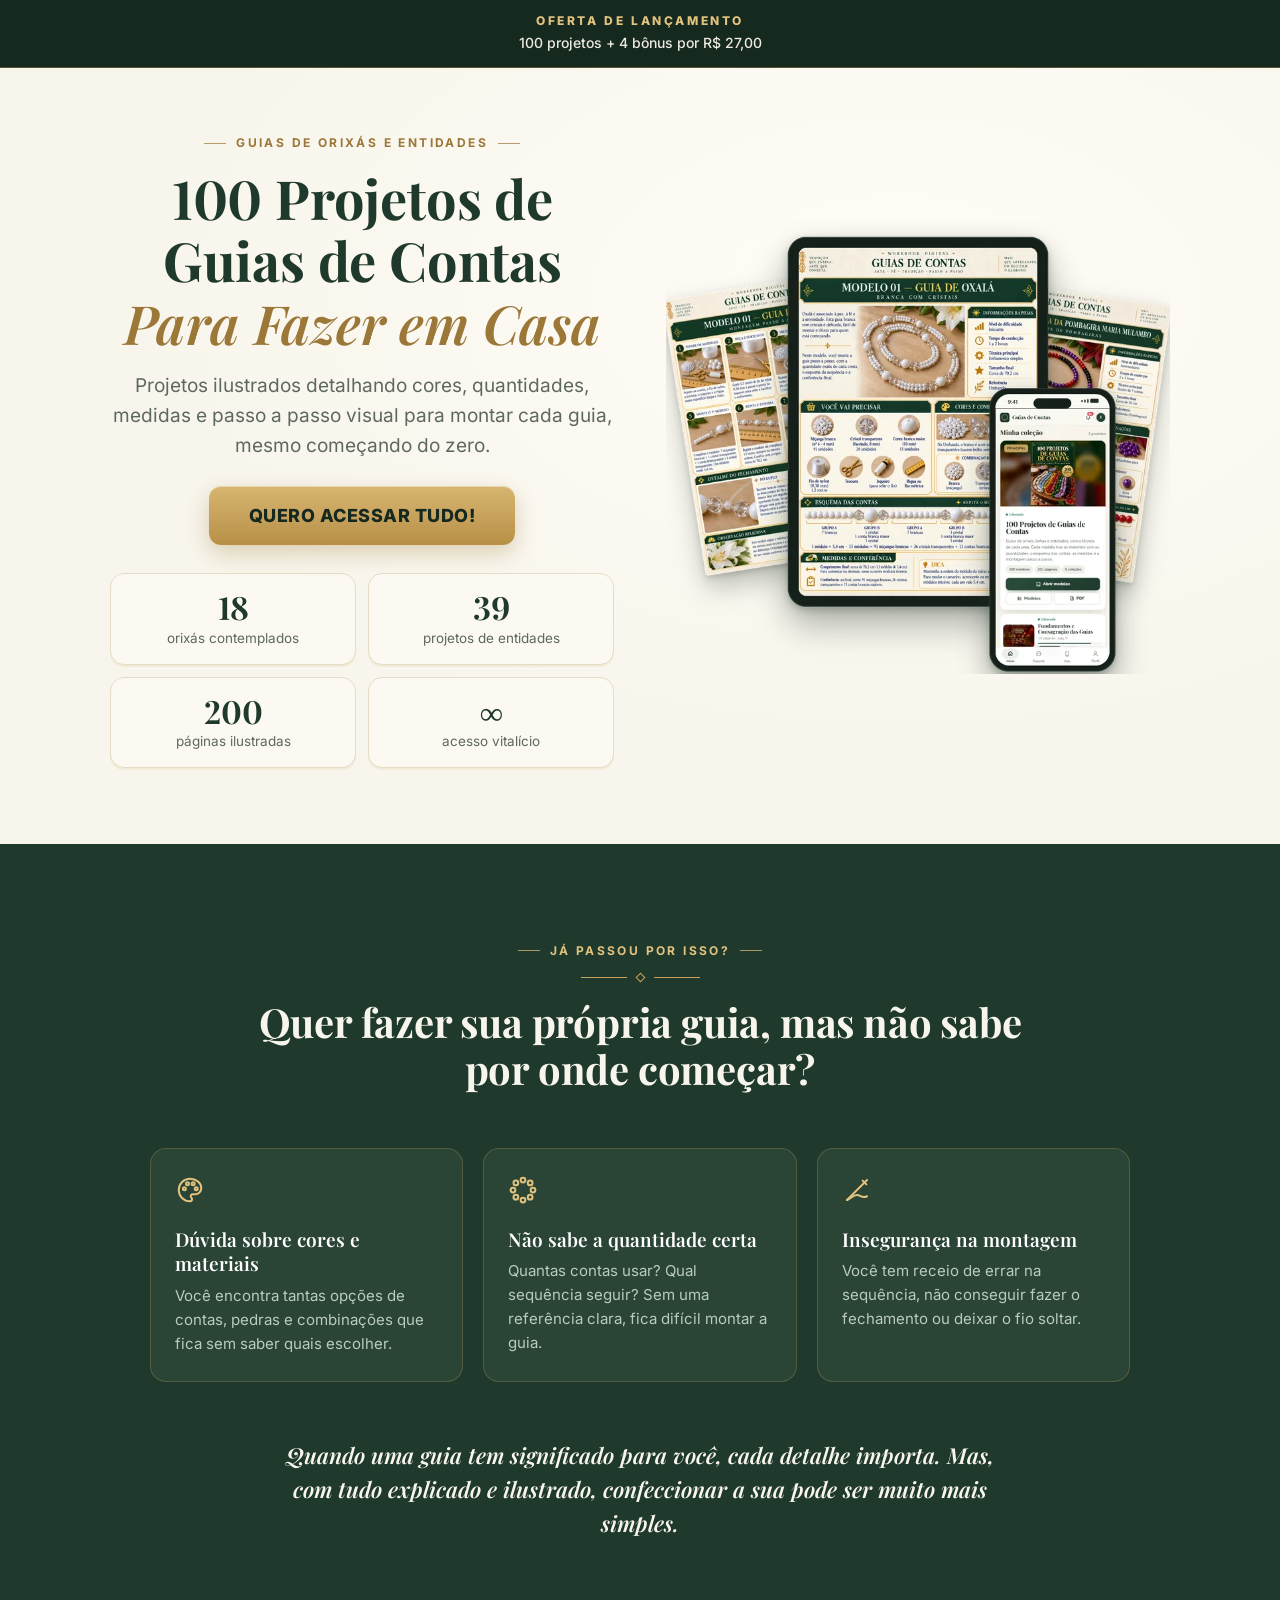
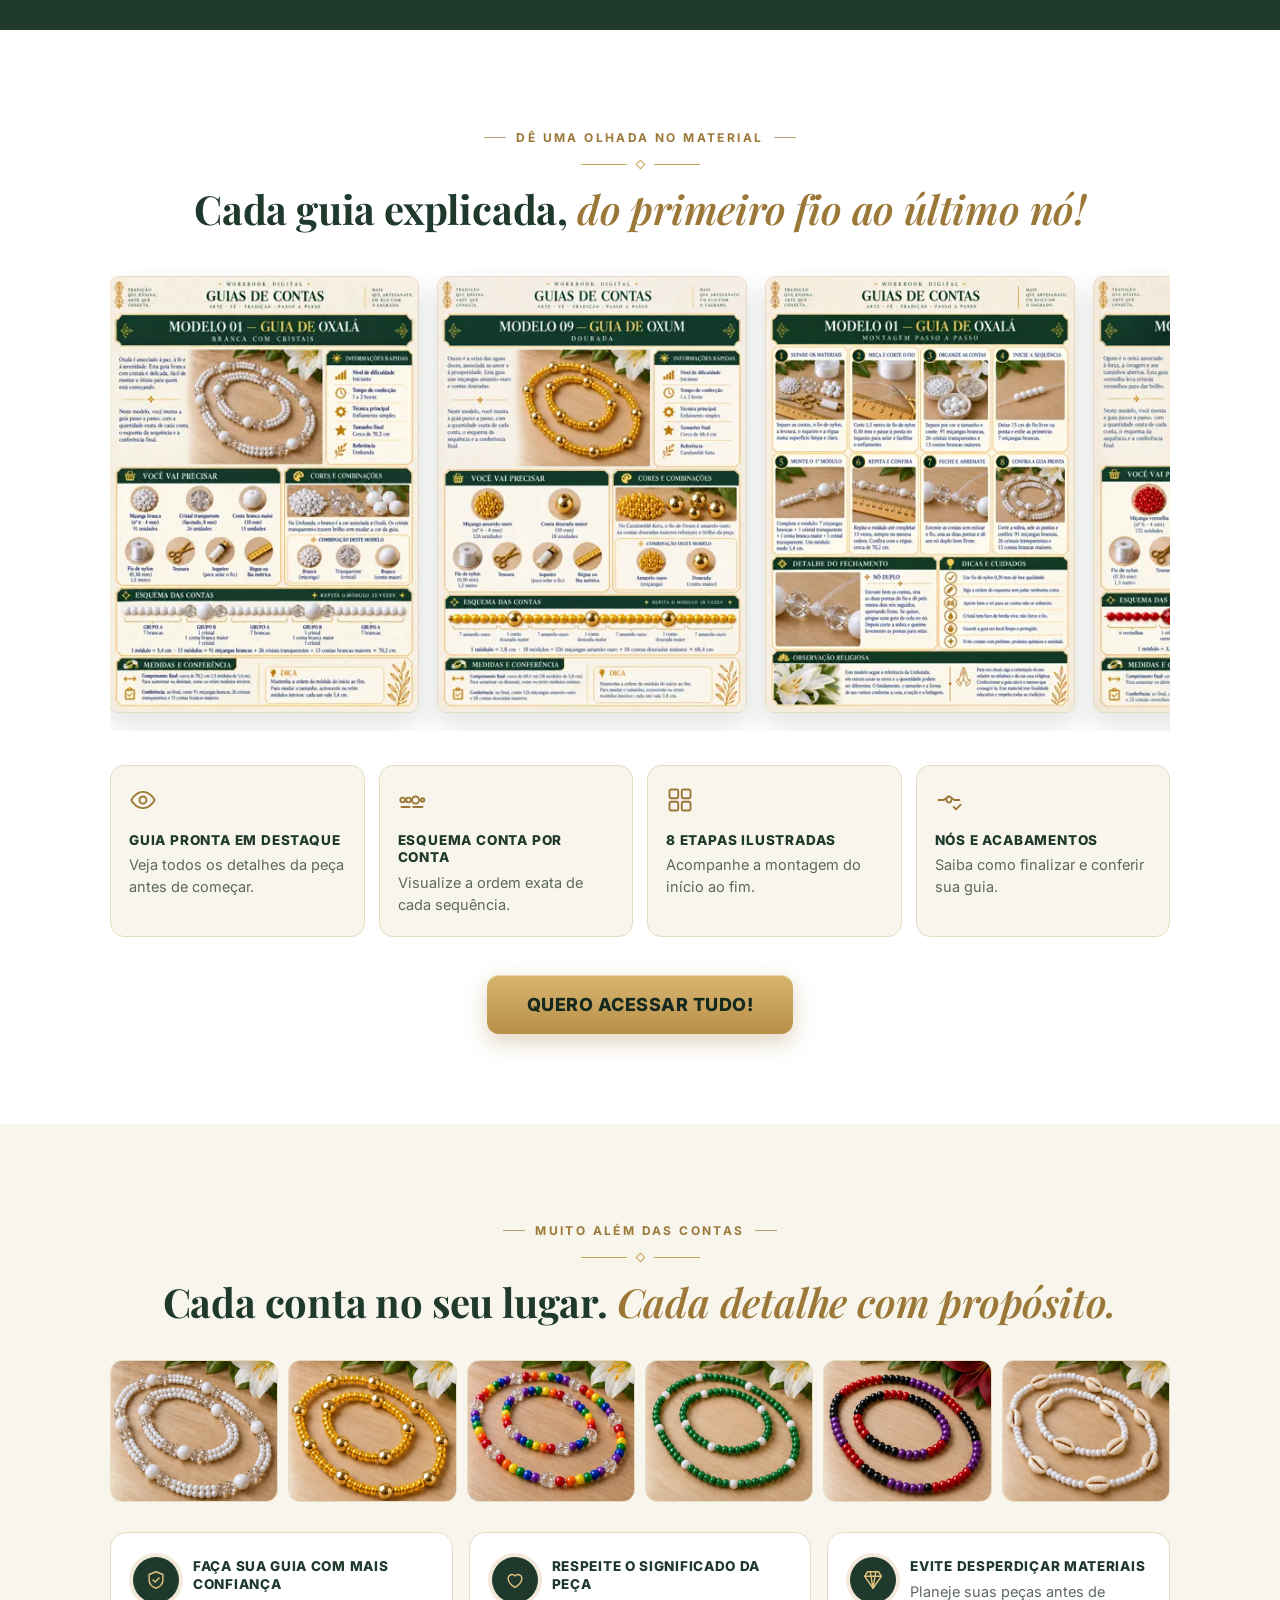
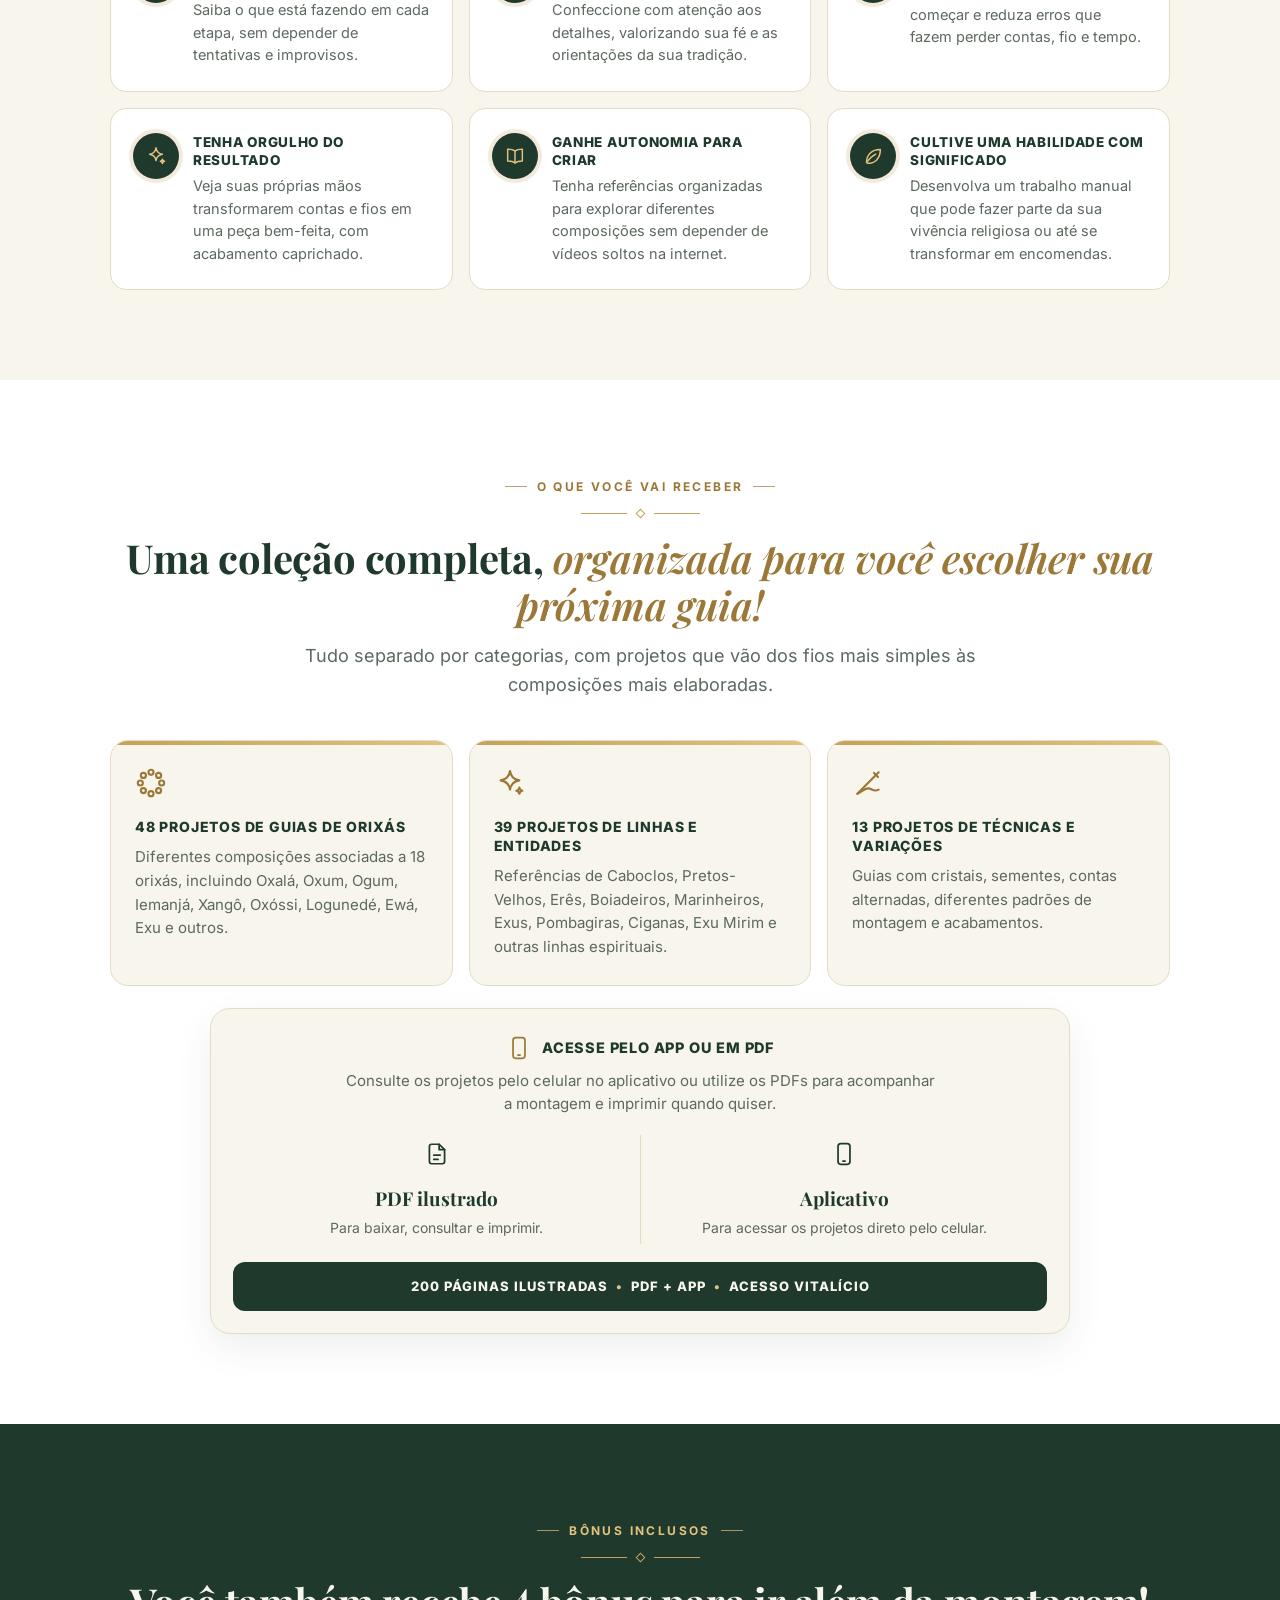
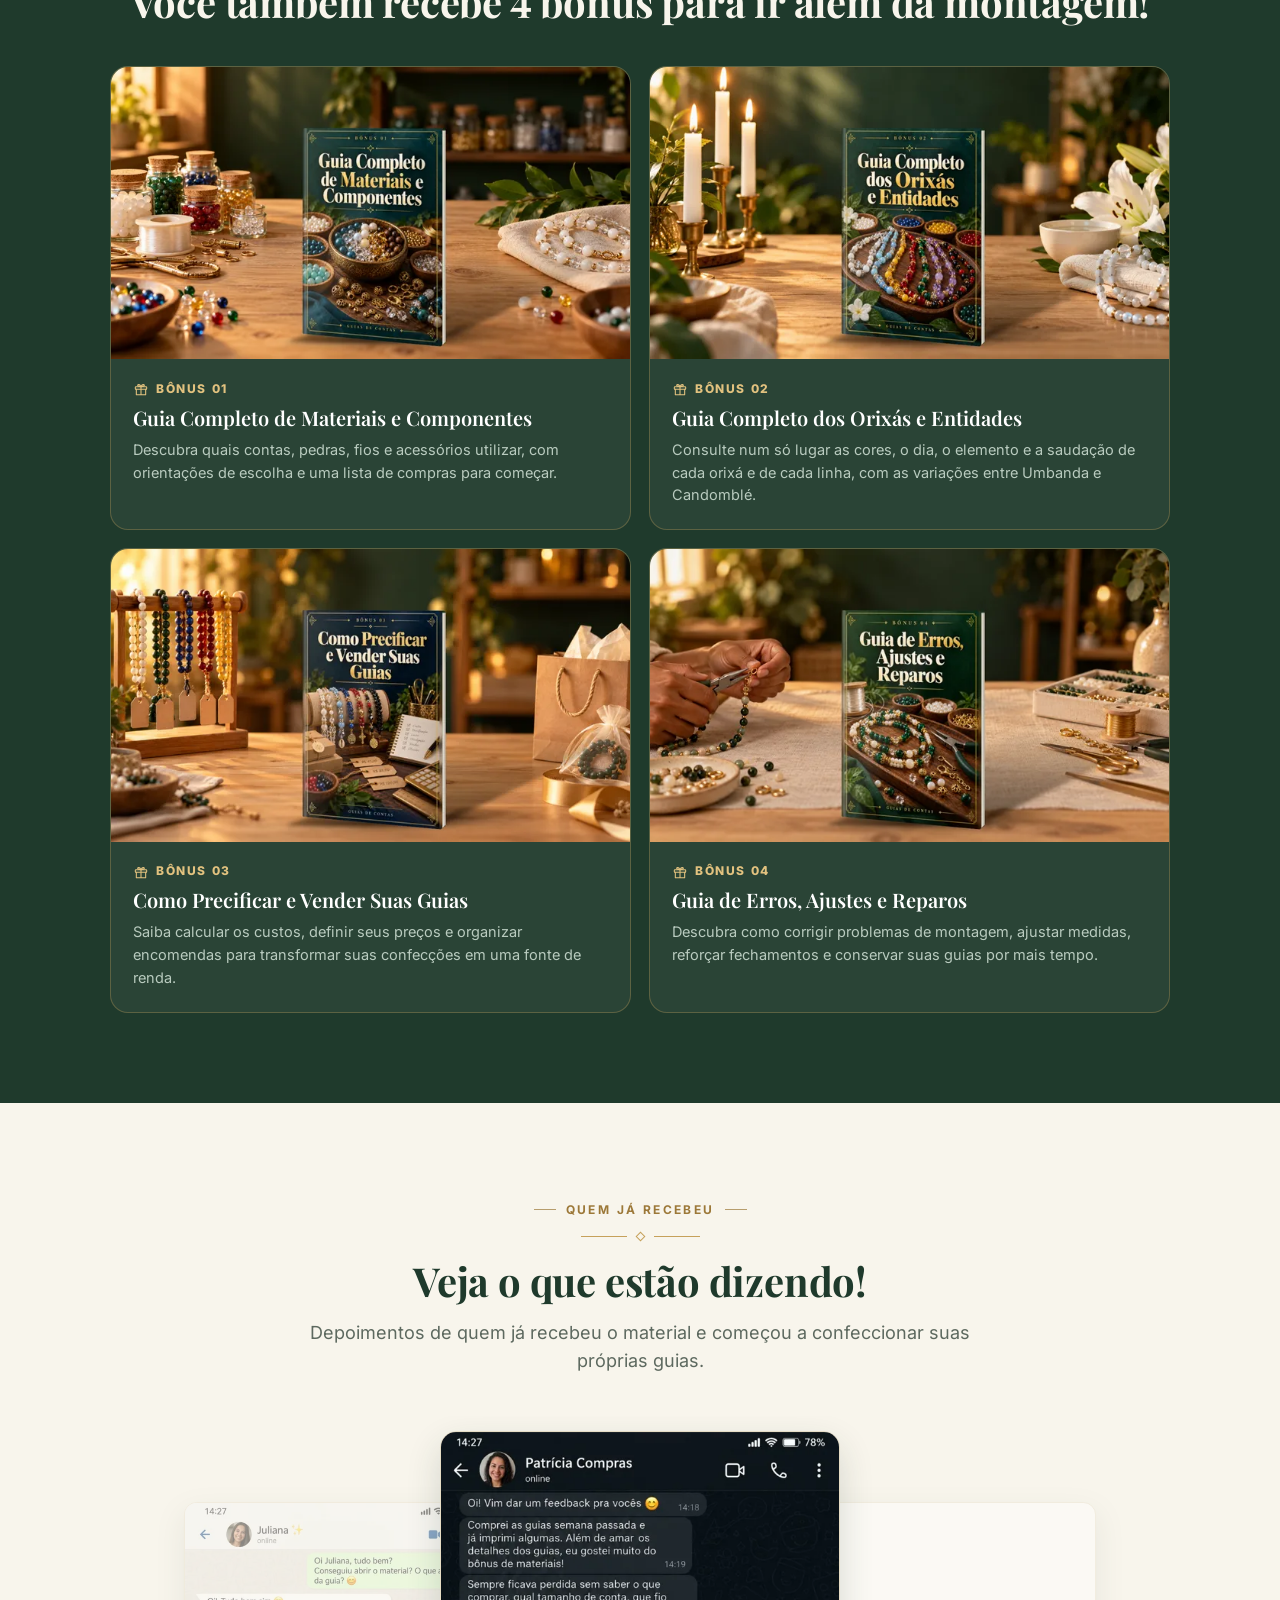
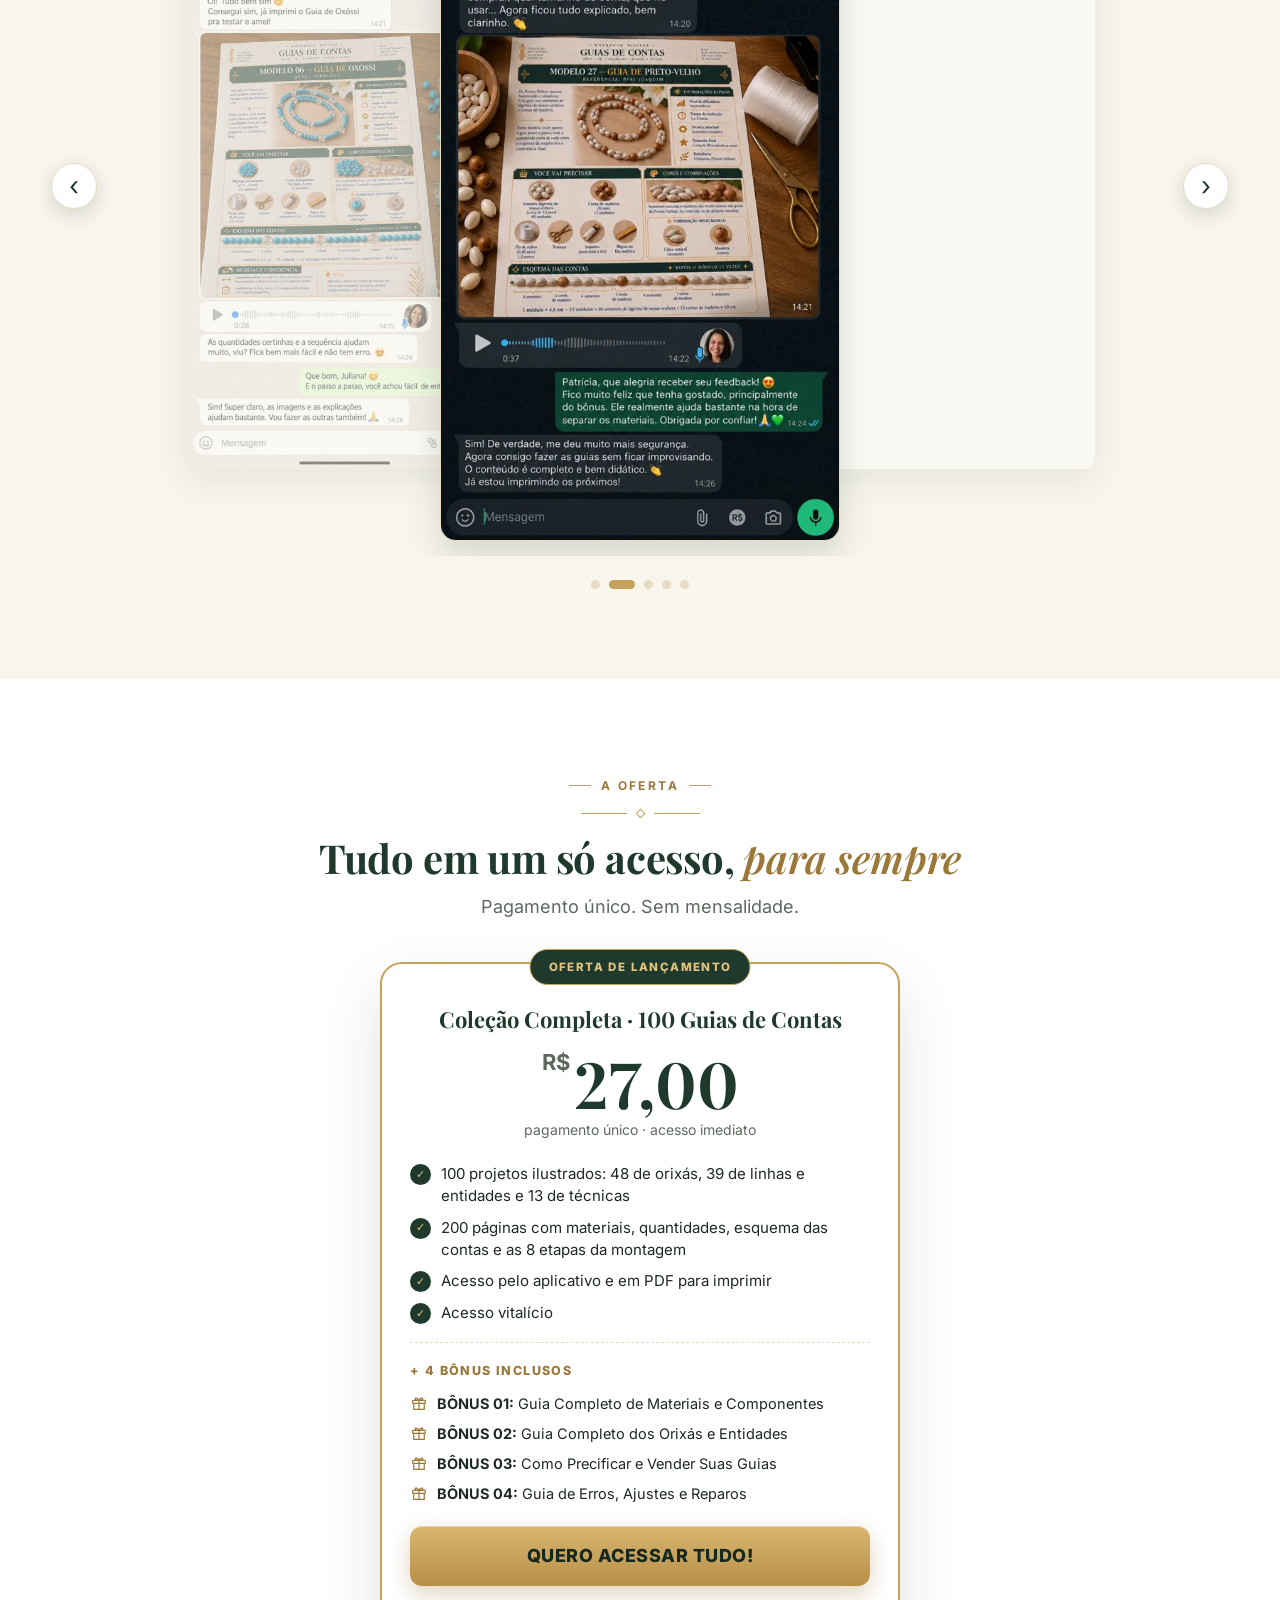
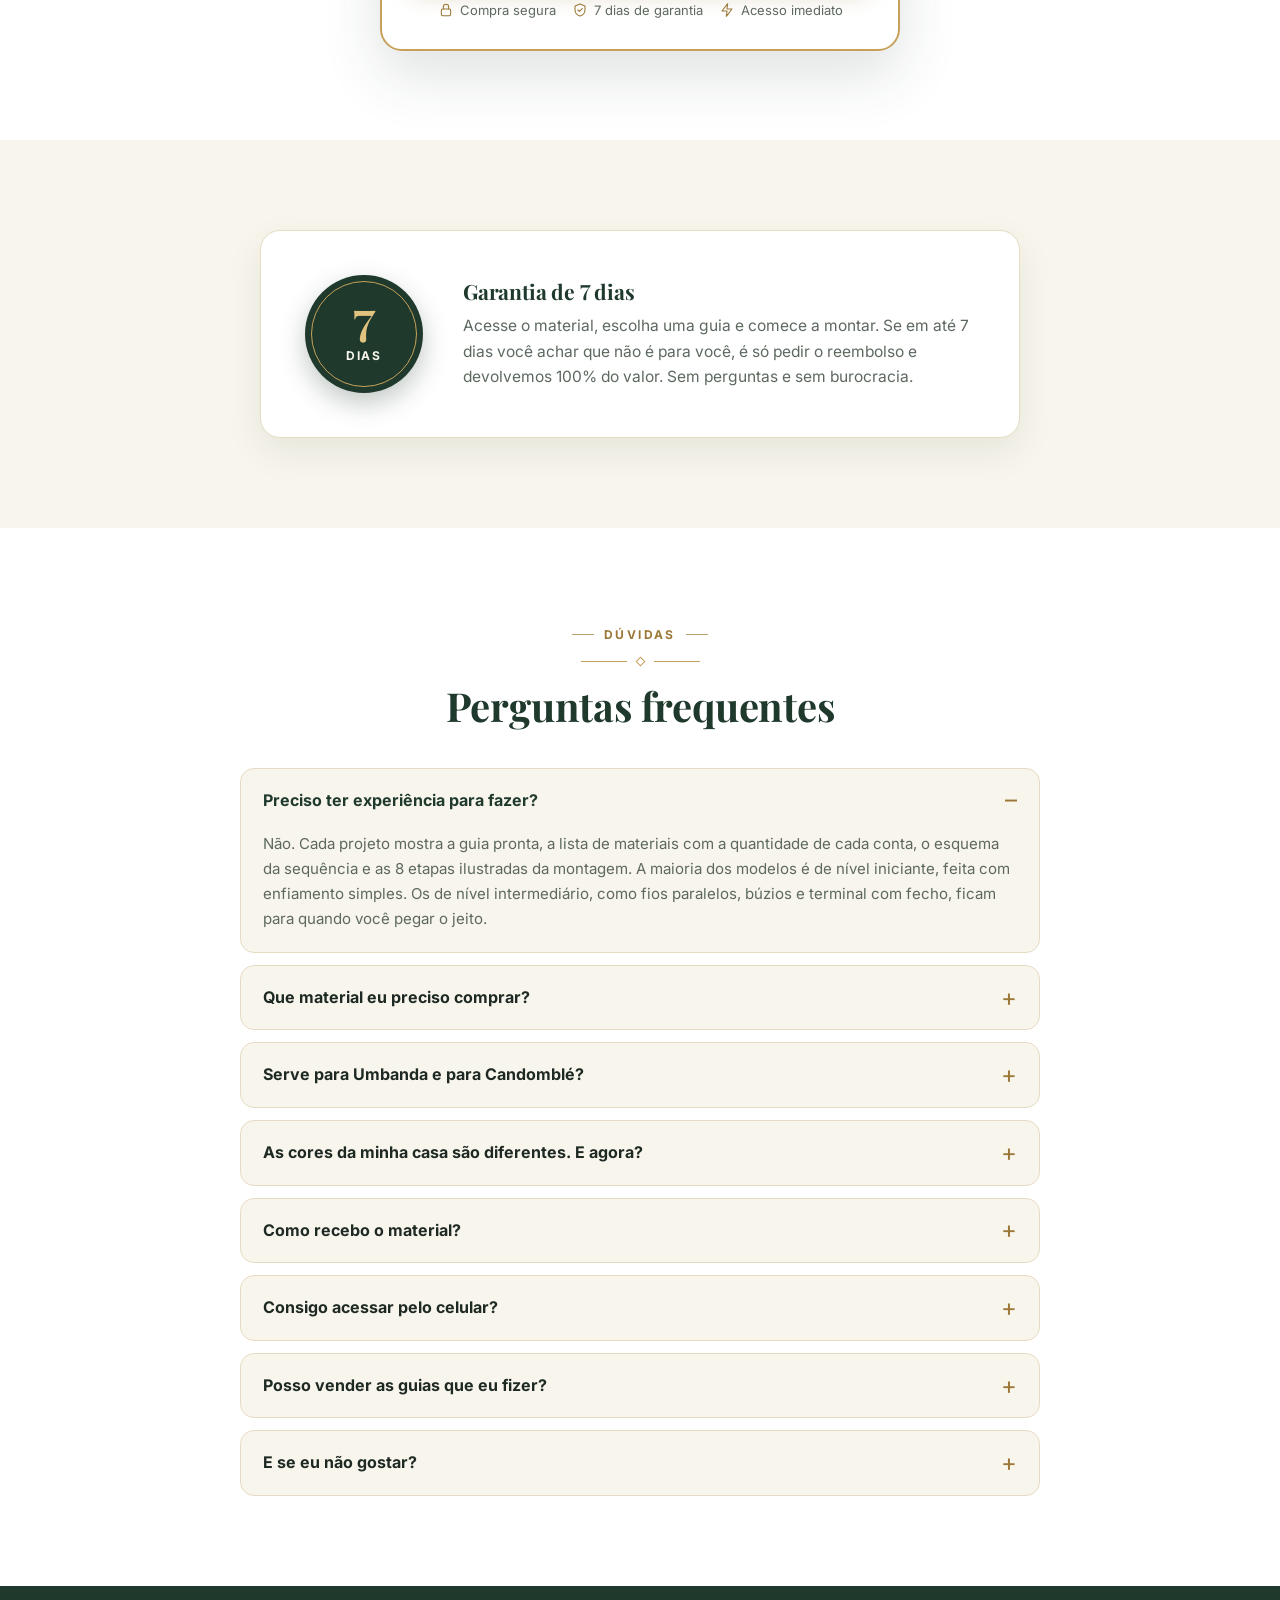
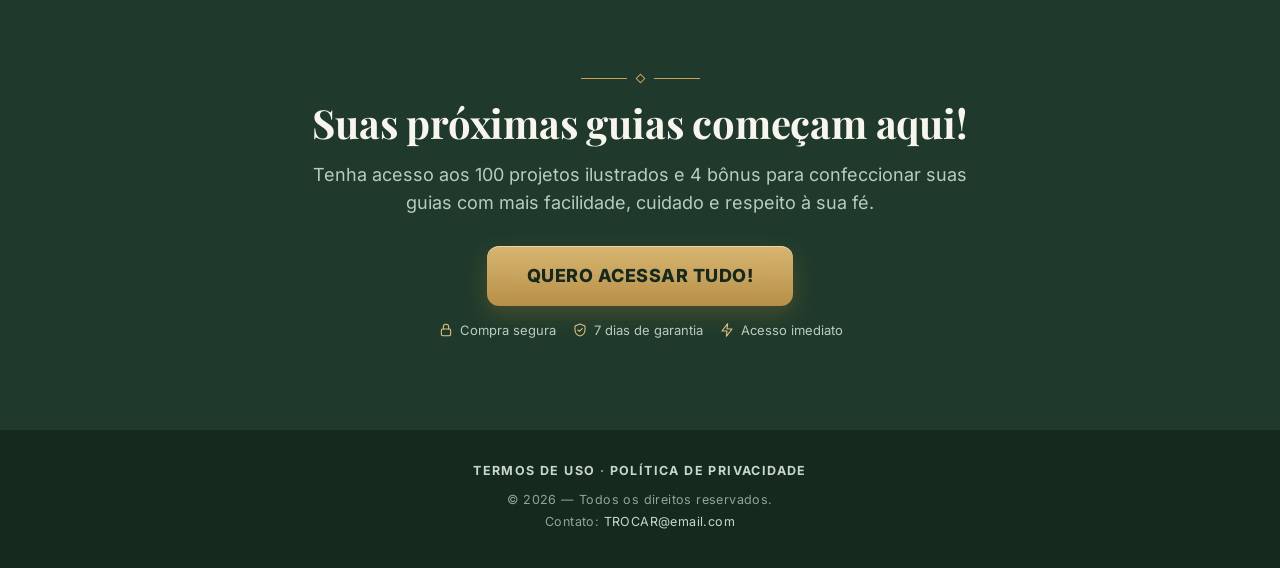
==== commit e33b884a: "Hero: tela do app (Minha colecao) no celular do mockup, nas duas paginas Mesmo mockup (paginas reais" ====
--- a/front2/index.html
+++ b/front2/index.html
@@ -22,8 +22,8 @@
 @font-face{font-family:"Playfair Reserva";font-weight:600 700;src:local("Georgia Bold"),local("Georgia-Bold");size-adjust:88.2%;ascent-override:122.6%;descent-override:28.4%;line-gap-override:0%}
 </style>
 <!-- a imagem do hero é o elemento de LCP: pré-carrega -->
-<link rel="preload" as="image" href="/assets/hero-460.webp"
-      imagesrcset="/assets/hero-460.webp 460w, /assets/hero-760.webp 760w, /assets/hero-1200.webp 1200w"
+<link rel="preload" as="image" href="/assets/hero-app-460.webp"
+      imagesrcset="/assets/hero-app-460.webp 460w, /assets/hero-app-760.webp 760w, /assets/hero-app-1200.webp 1200w"
       imagesizes="(max-width:880px) 92vw, 46vw" fetchpriority="high">
 
 <!-- ============================================================
@@ -419,7 +419,7 @@
     </div>
 
     <div class="hero-img">
-      <img src="/assets/hero-460.webp" srcset="/assets/hero-460.webp 460w, /assets/hero-760.webp 760w, /assets/hero-1200.webp 1200w"
+      <img src="/assets/hero-app-460.webp" srcset="/assets/hero-app-460.webp 460w, /assets/hero-app-760.webp 760w, /assets/hero-app-1200.webp 1200w"
            sizes="(max-width:880px) 92vw, 46vw" width="1200" height="1080" fetchpriority="high"
            alt="Páginas do material 100 Projetos de Guias de Contas num tablet, num celular e impressas: Guia de Oxalá, Guia de Oxum e Guia da Pombagira Maria Mulambo">
     </div>
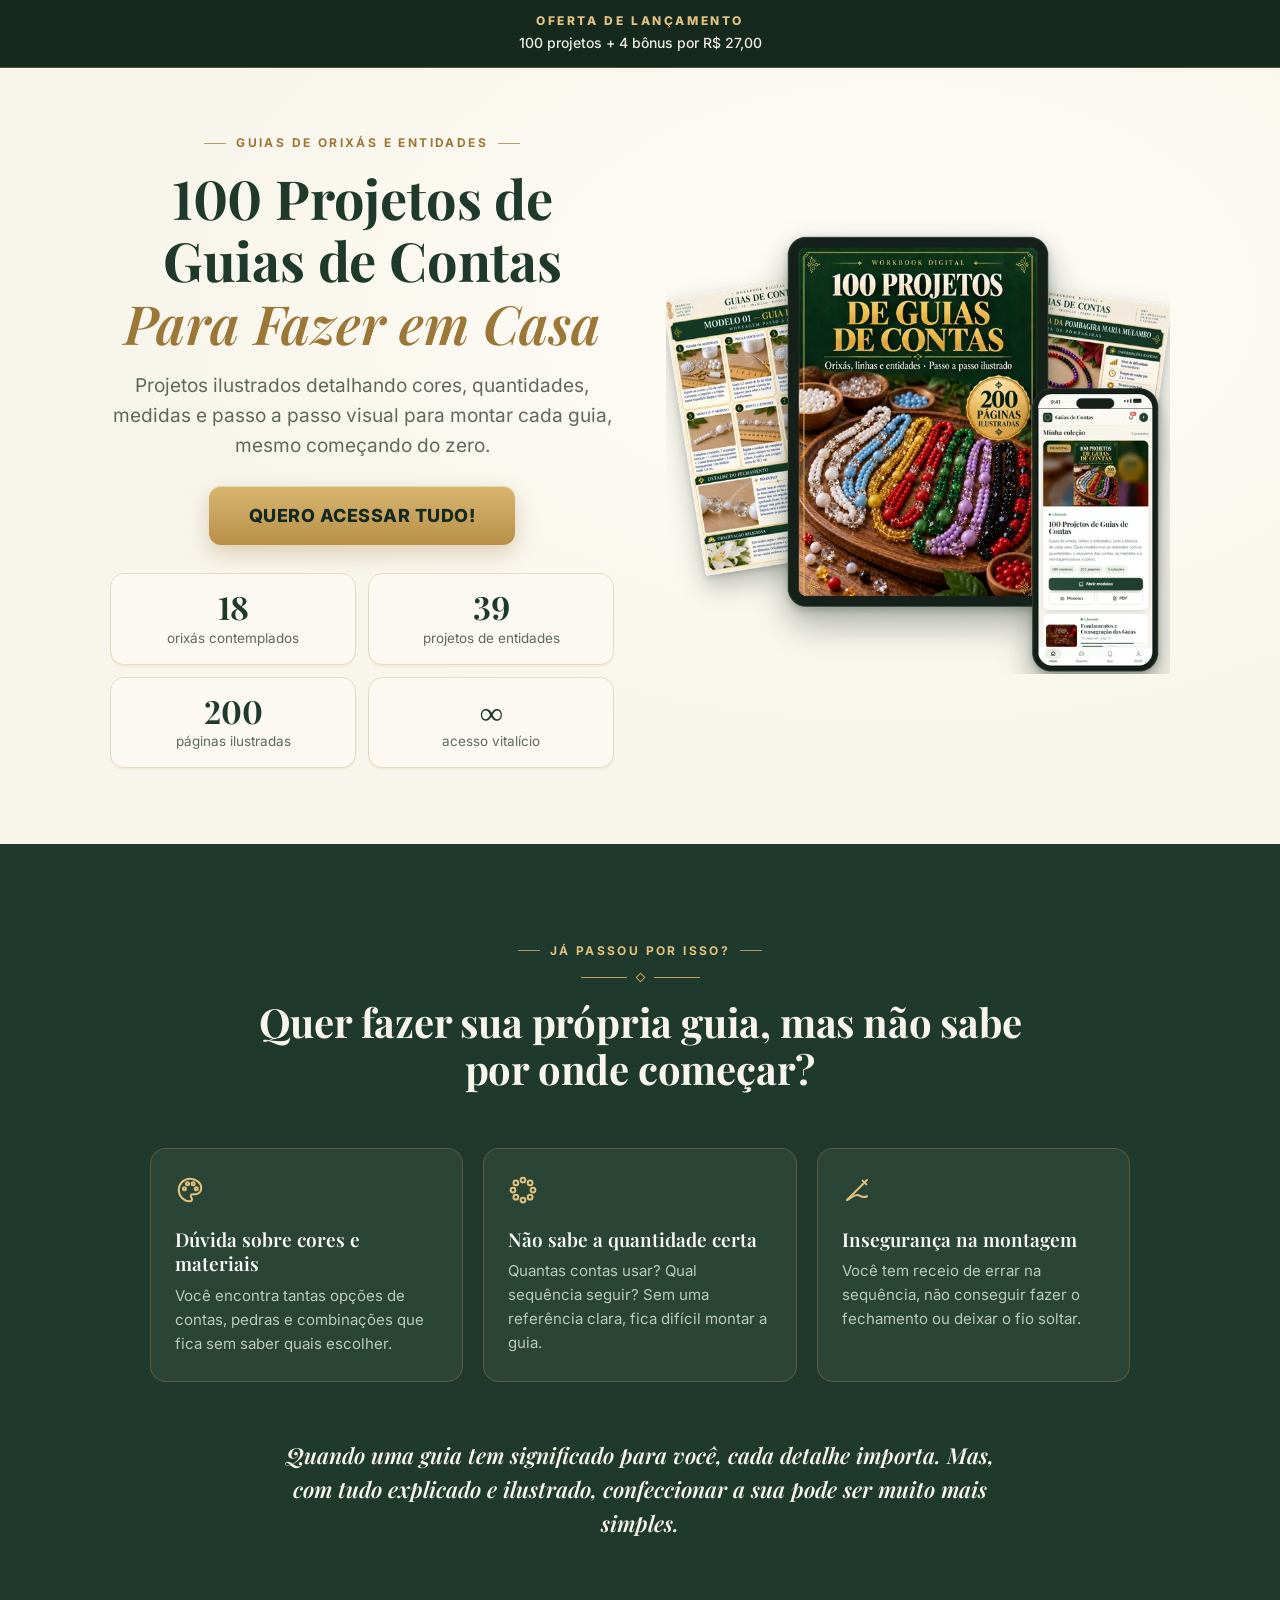
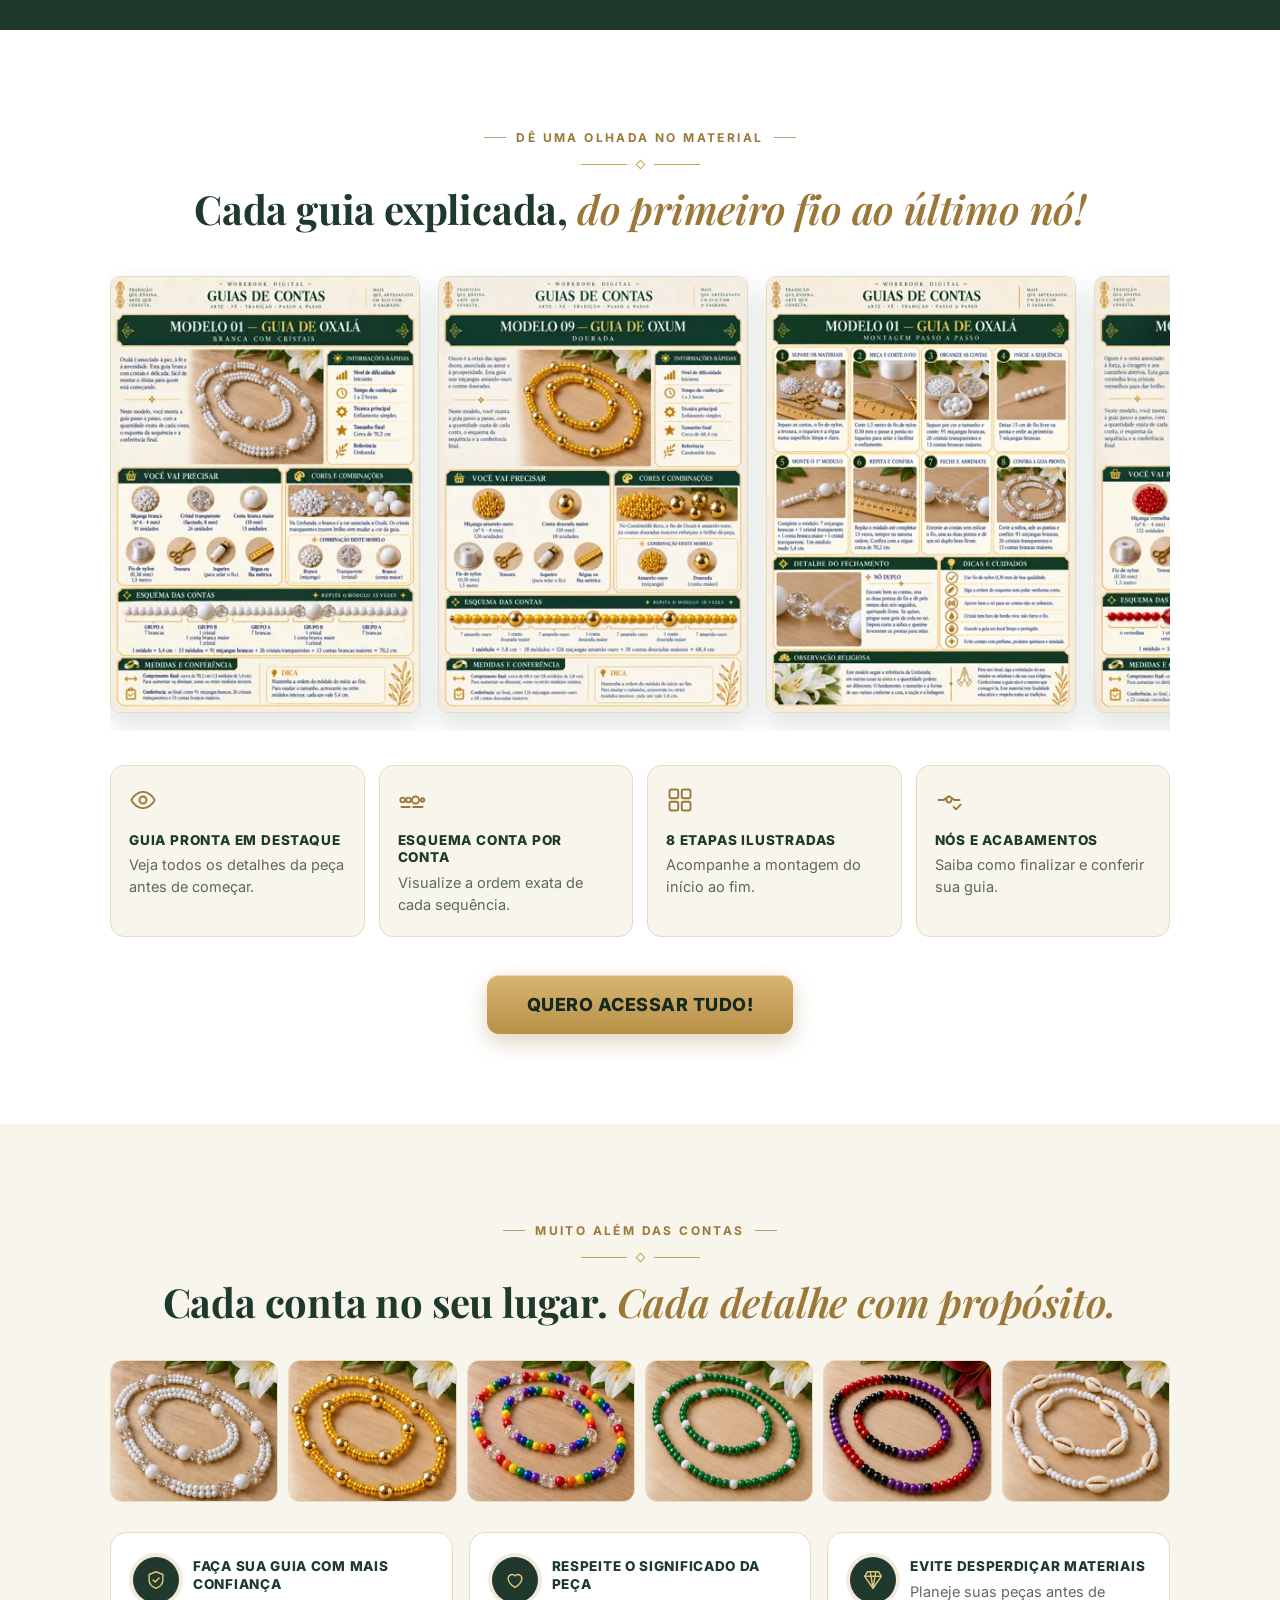
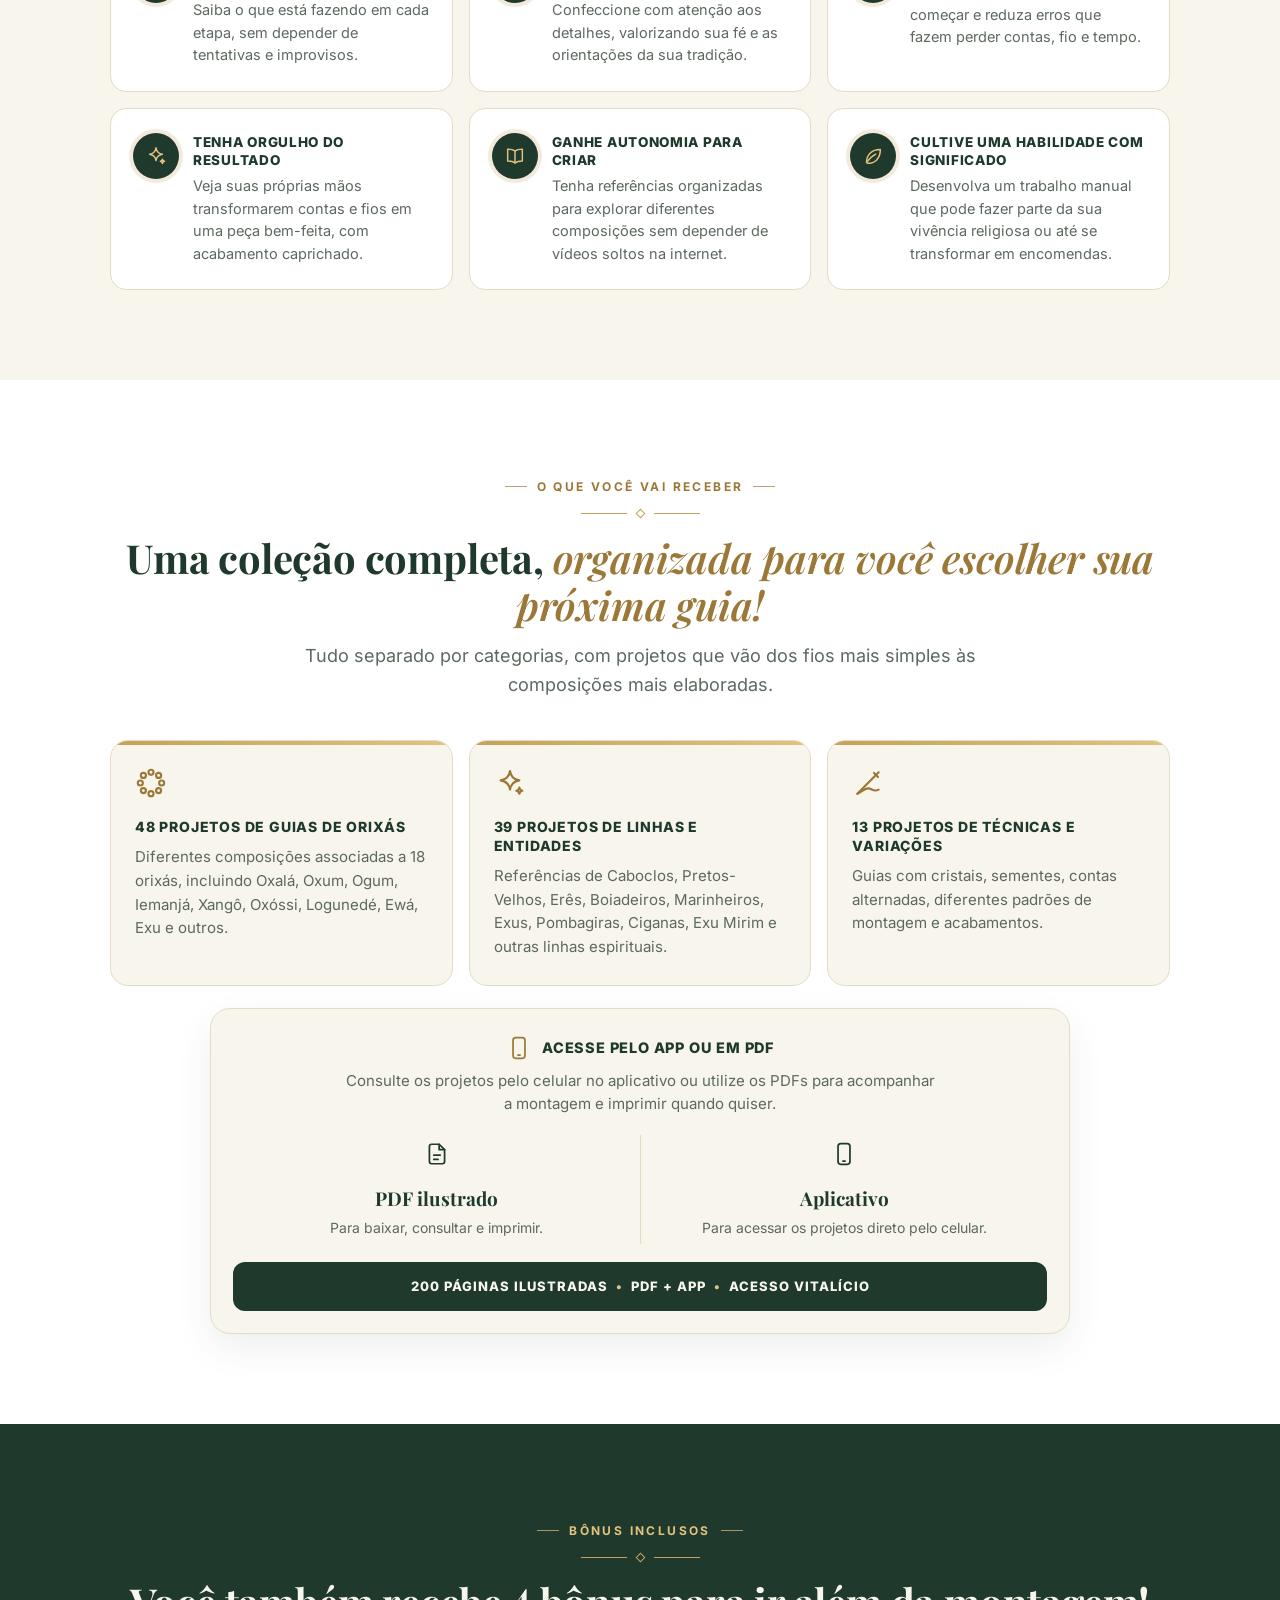
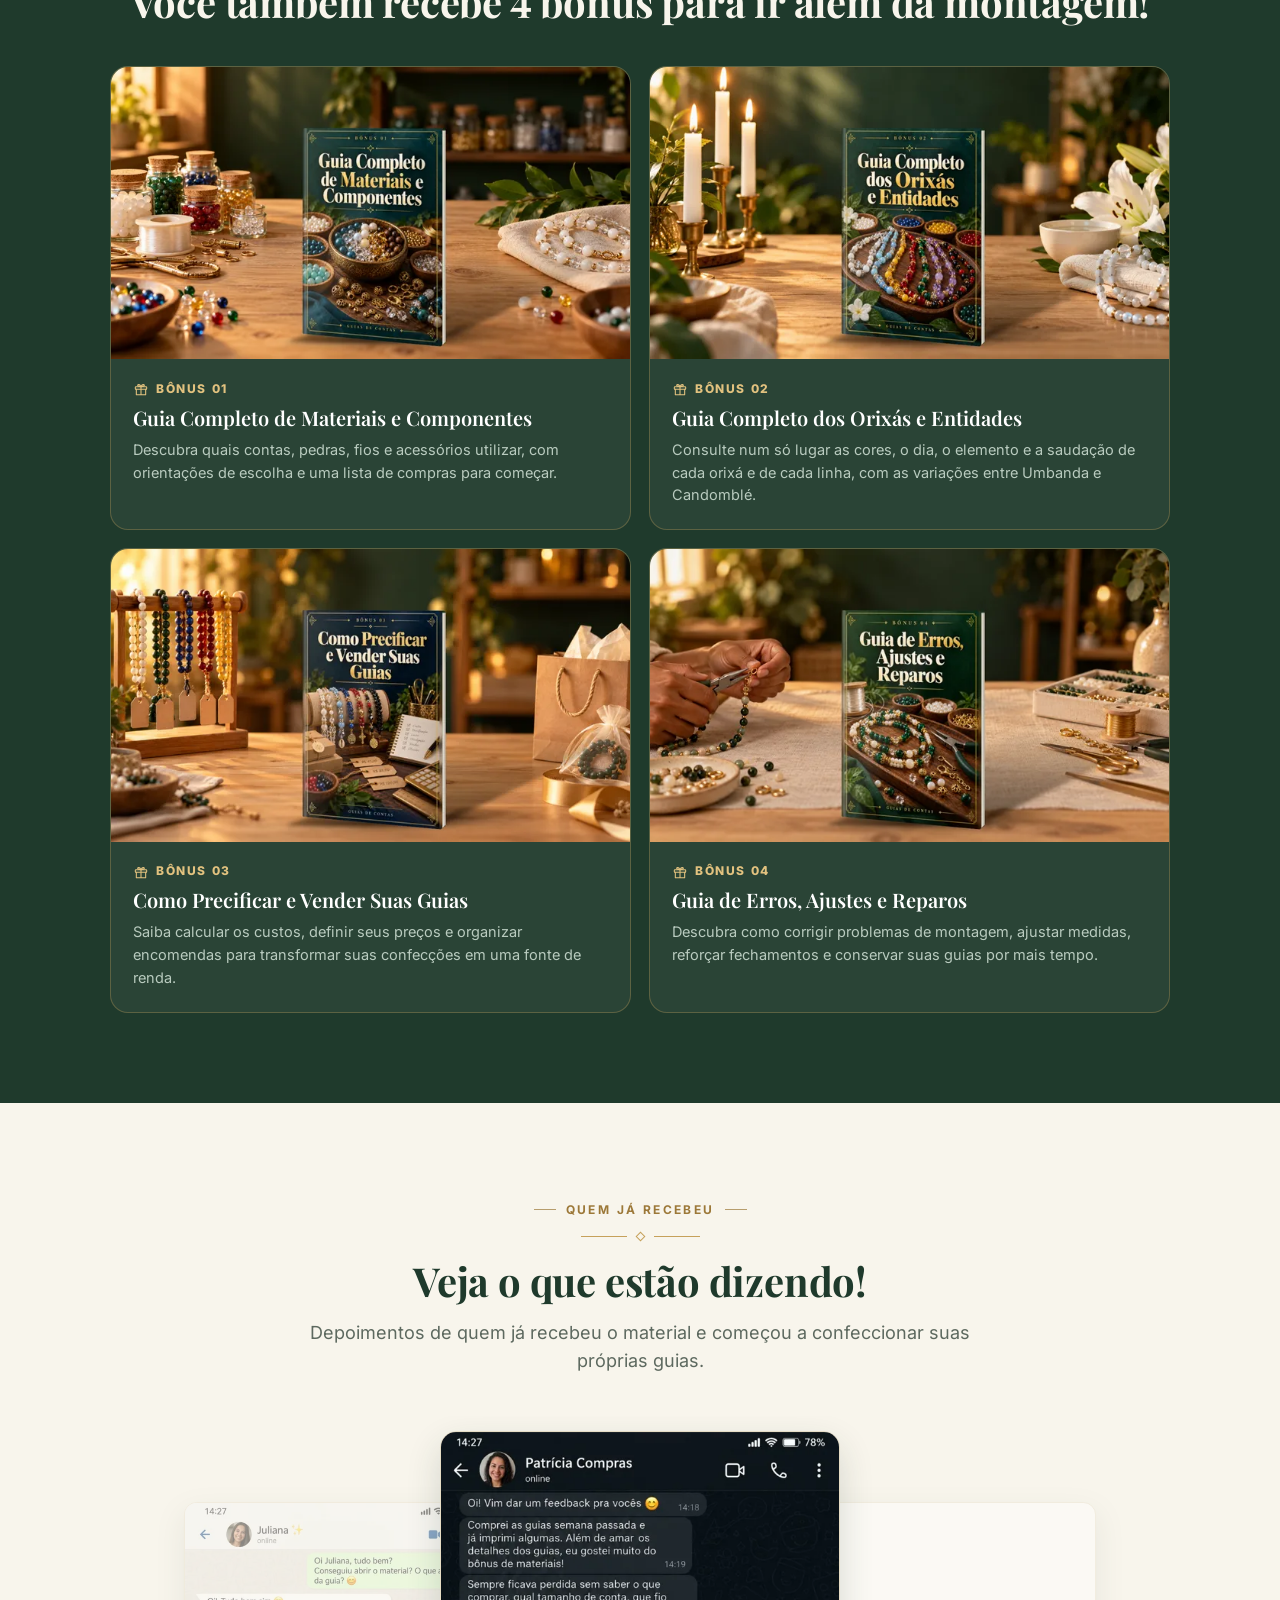
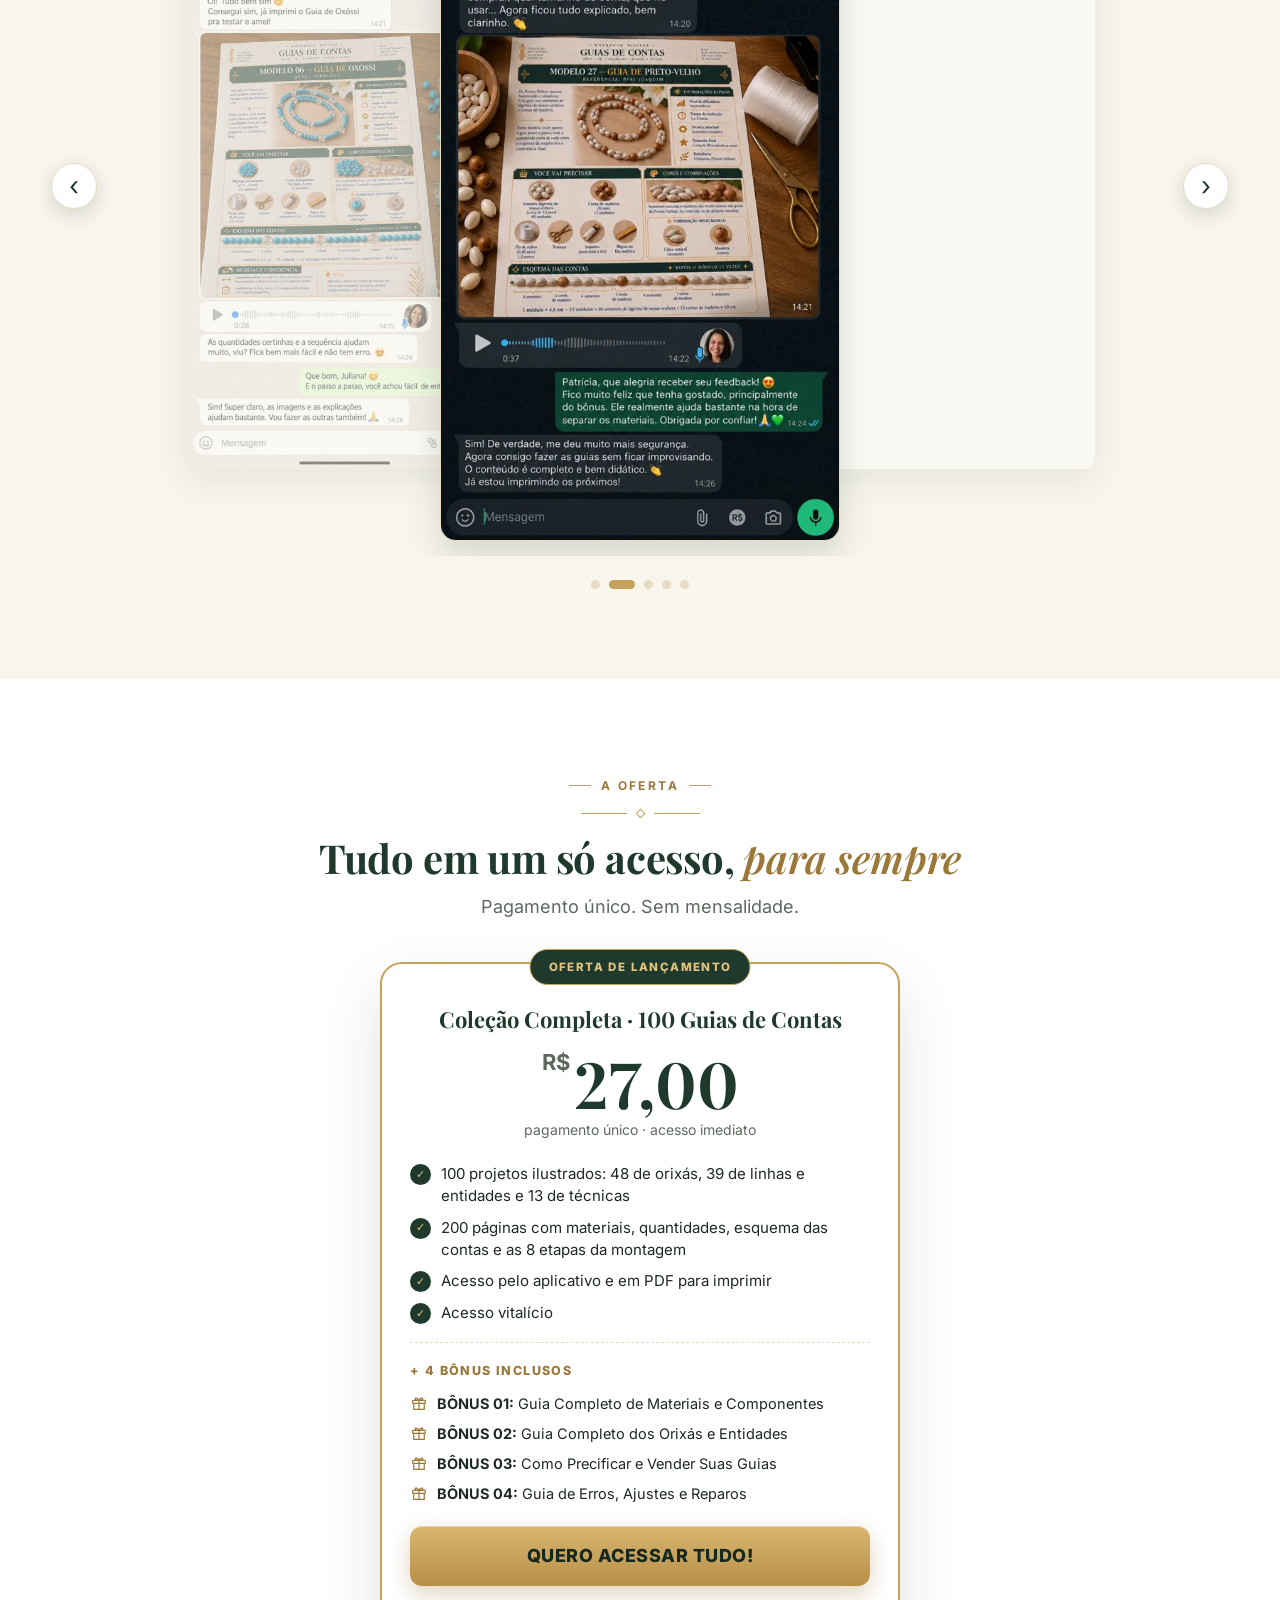
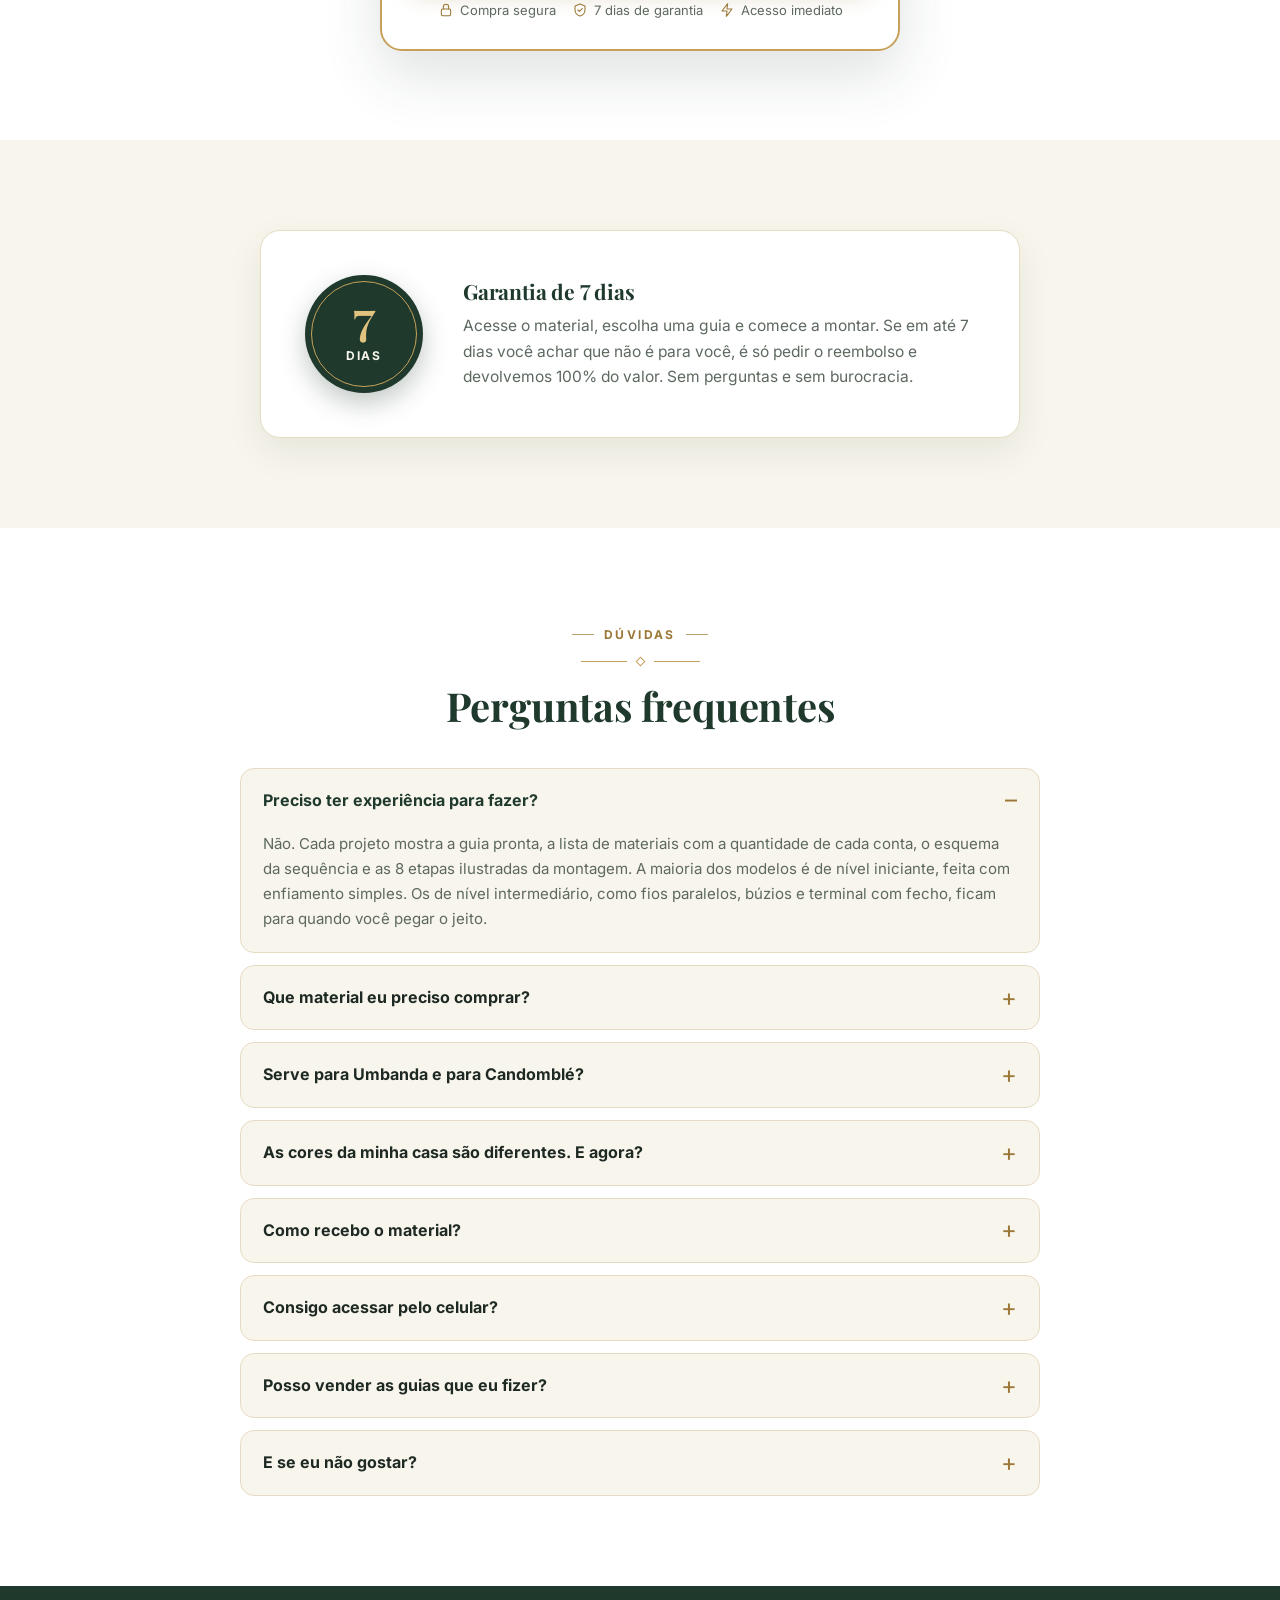
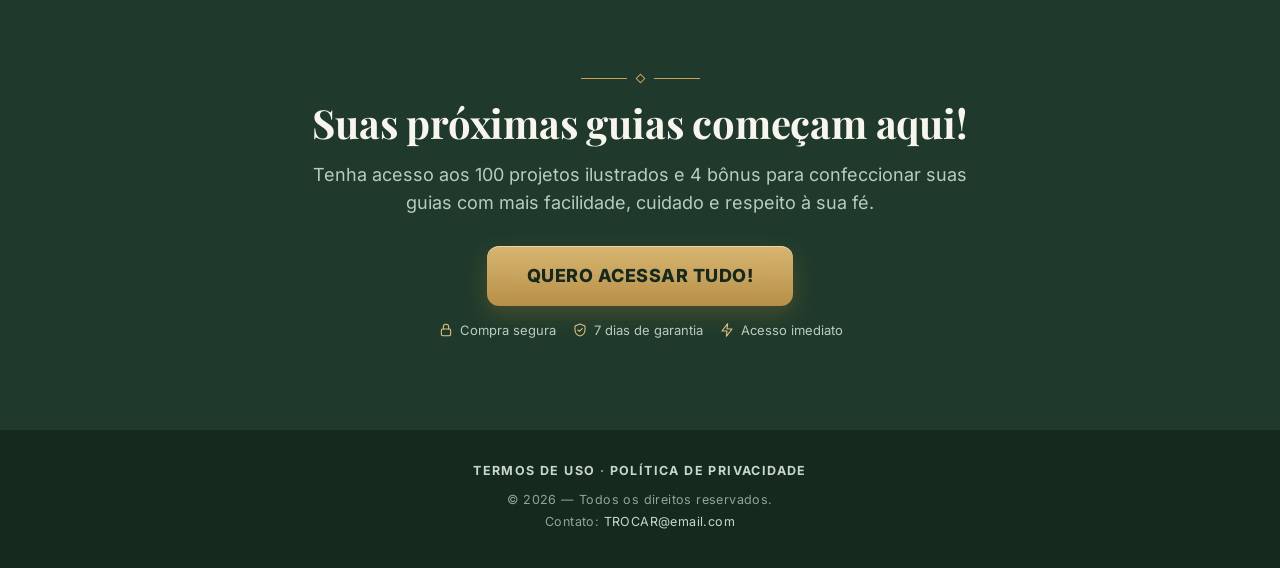
==== commit c43ec993: "Hero: capa dos 100 Projetos no tablet e celular um pouco a direita (selo 200 paginas inteiro) Co-Aut" ====
--- a/front2/index.html
+++ b/front2/index.html
@@ -22,8 +22,8 @@
 @font-face{font-family:"Playfair Reserva";font-weight:600 700;src:local("Georgia Bold"),local("Georgia-Bold");size-adjust:88.2%;ascent-override:122.6%;descent-override:28.4%;line-gap-override:0%}
 </style>
 <!-- a imagem do hero é o elemento de LCP: pré-carrega -->
-<link rel="preload" as="image" href="/assets/hero-app-460.webp"
-      imagesrcset="/assets/hero-app-460.webp 460w, /assets/hero-app-760.webp 760w, /assets/hero-app-1200.webp 1200w"
+<link rel="preload" as="image" href="/assets/hero-capa-460.webp"
+      imagesrcset="/assets/hero-capa-460.webp 460w, /assets/hero-capa-760.webp 760w, /assets/hero-capa-1200.webp 1200w"
       imagesizes="(max-width:880px) 92vw, 46vw" fetchpriority="high">
 
 <!-- ============================================================
@@ -419,7 +419,7 @@
     </div>
 
     <div class="hero-img">
-      <img src="/assets/hero-app-460.webp" srcset="/assets/hero-app-460.webp 460w, /assets/hero-app-760.webp 760w, /assets/hero-app-1200.webp 1200w"
+      <img src="/assets/hero-capa-460.webp" srcset="/assets/hero-capa-460.webp 460w, /assets/hero-capa-760.webp 760w, /assets/hero-capa-1200.webp 1200w"
            sizes="(max-width:880px) 92vw, 46vw" width="1200" height="1080" fetchpriority="high"
            alt="Páginas do material 100 Projetos de Guias de Contas num tablet, num celular e impressas: Guia de Oxalá, Guia de Oxum e Guia da Pombagira Maria Mulambo">
     </div>
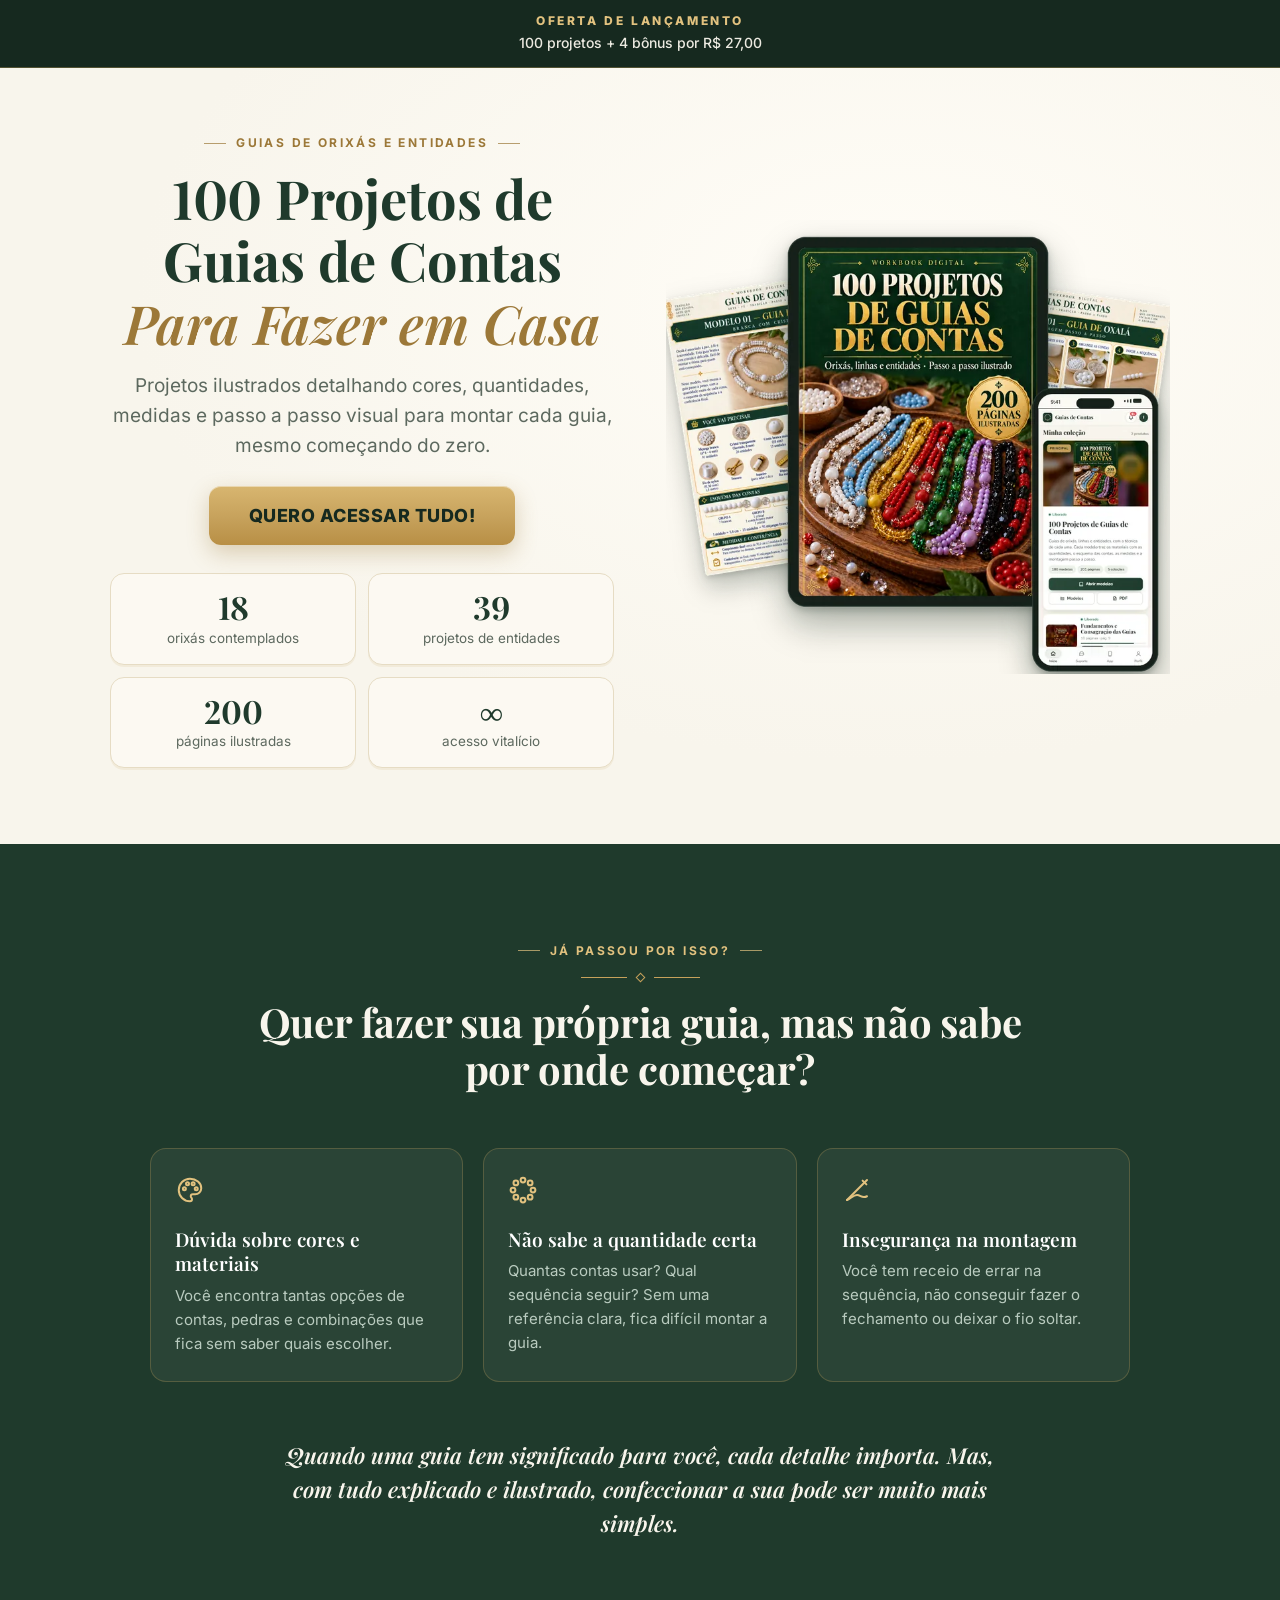
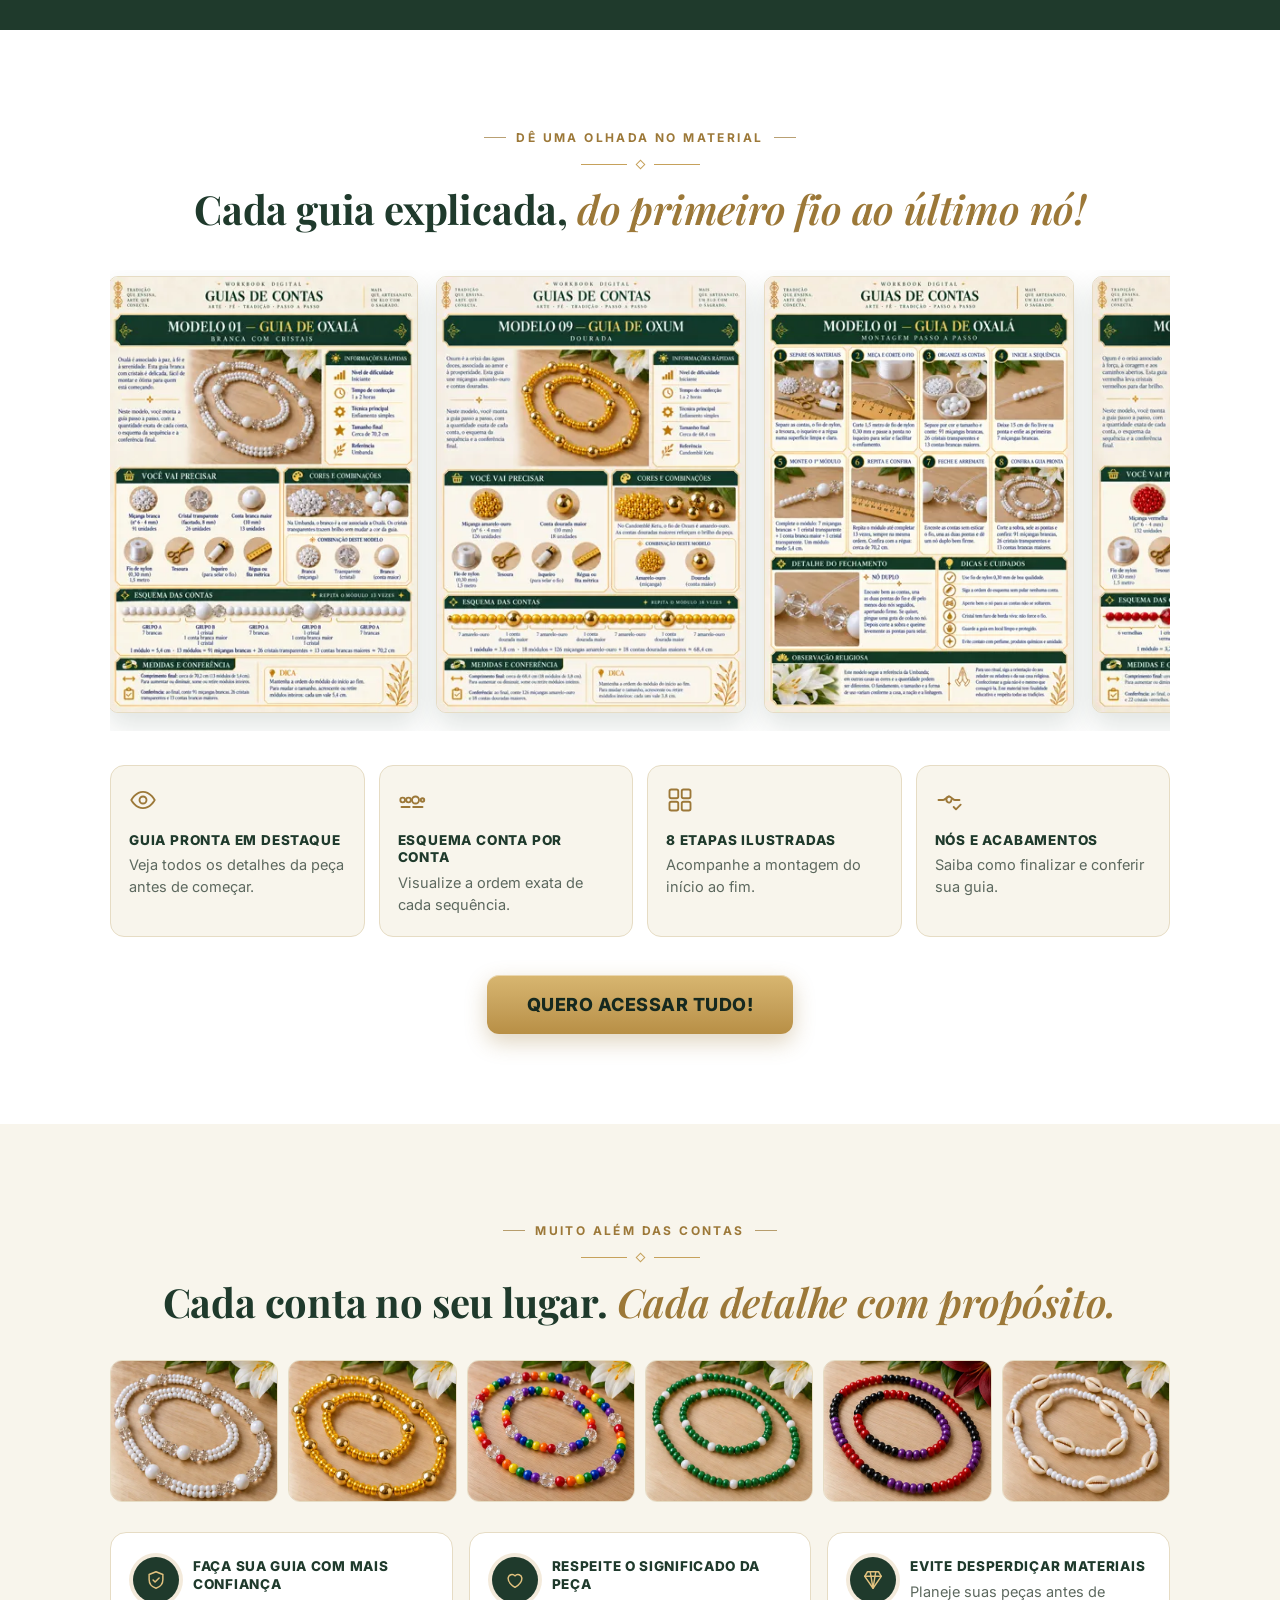
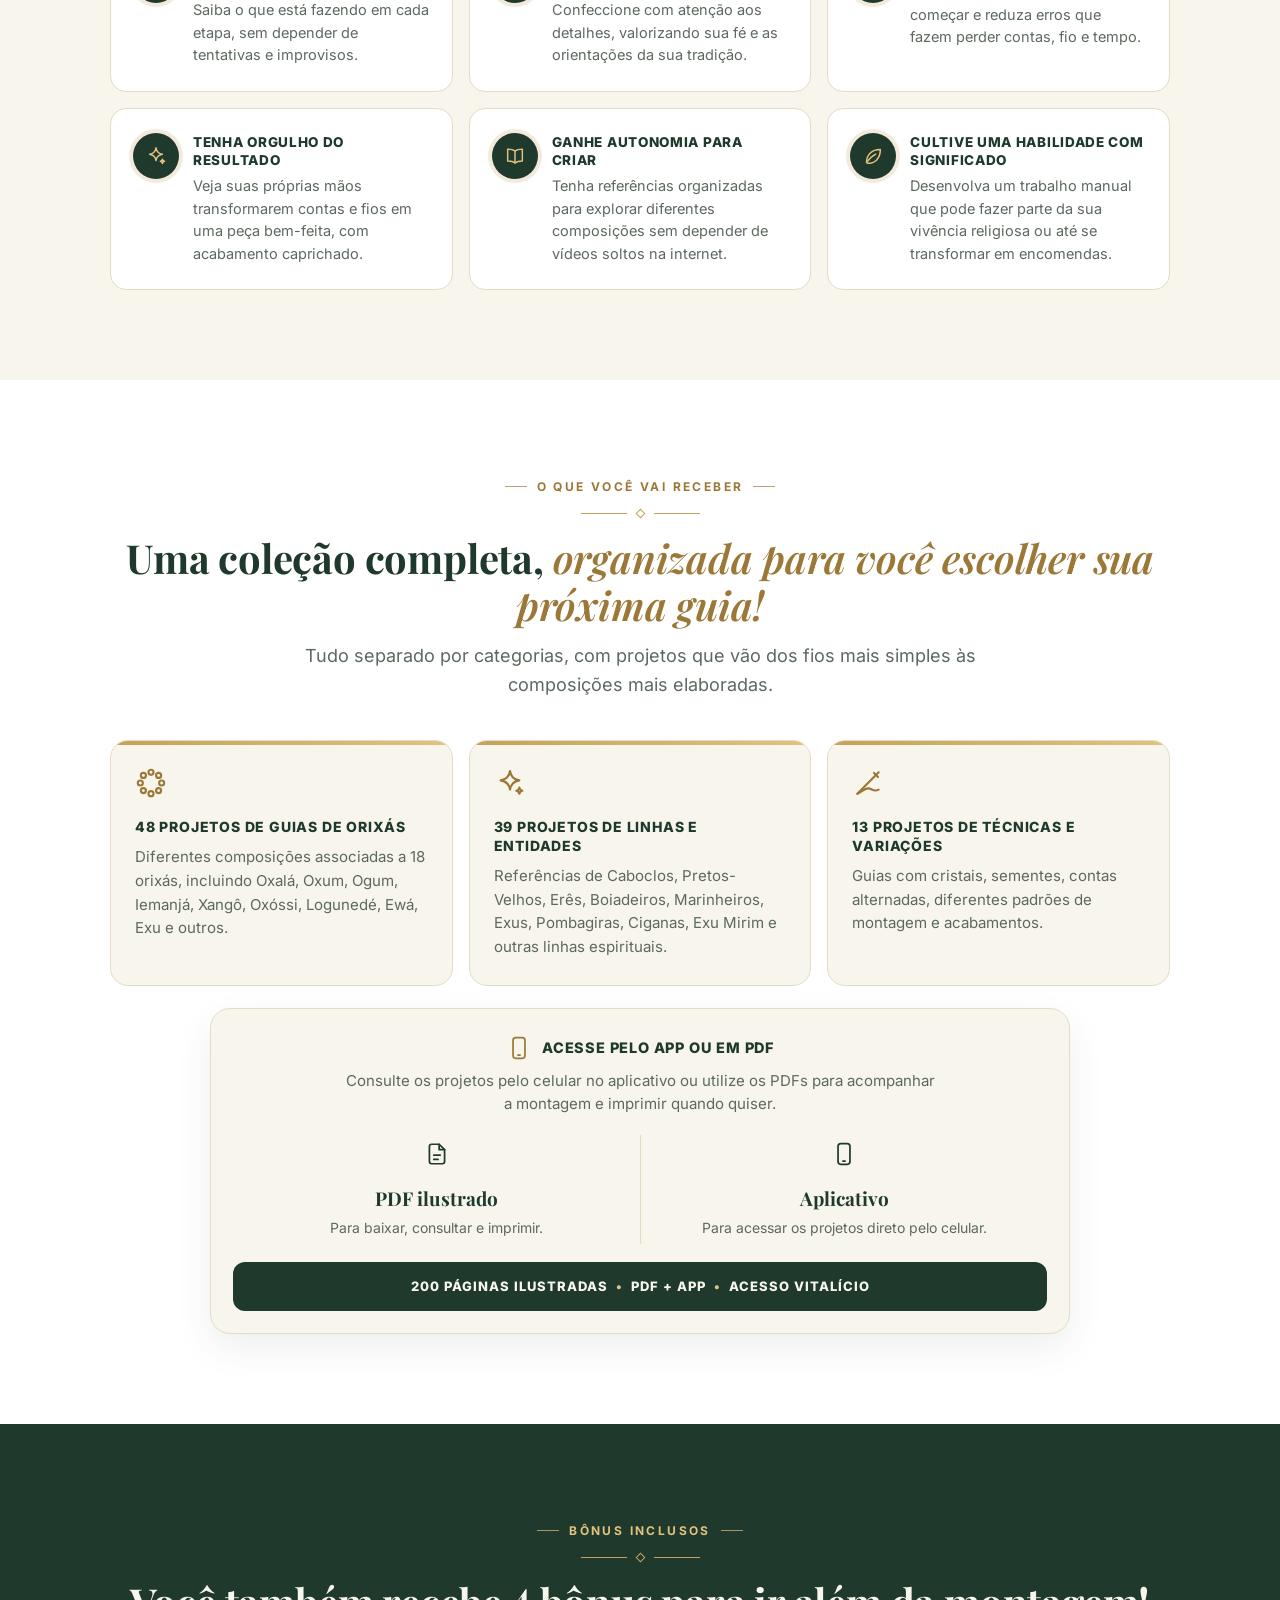
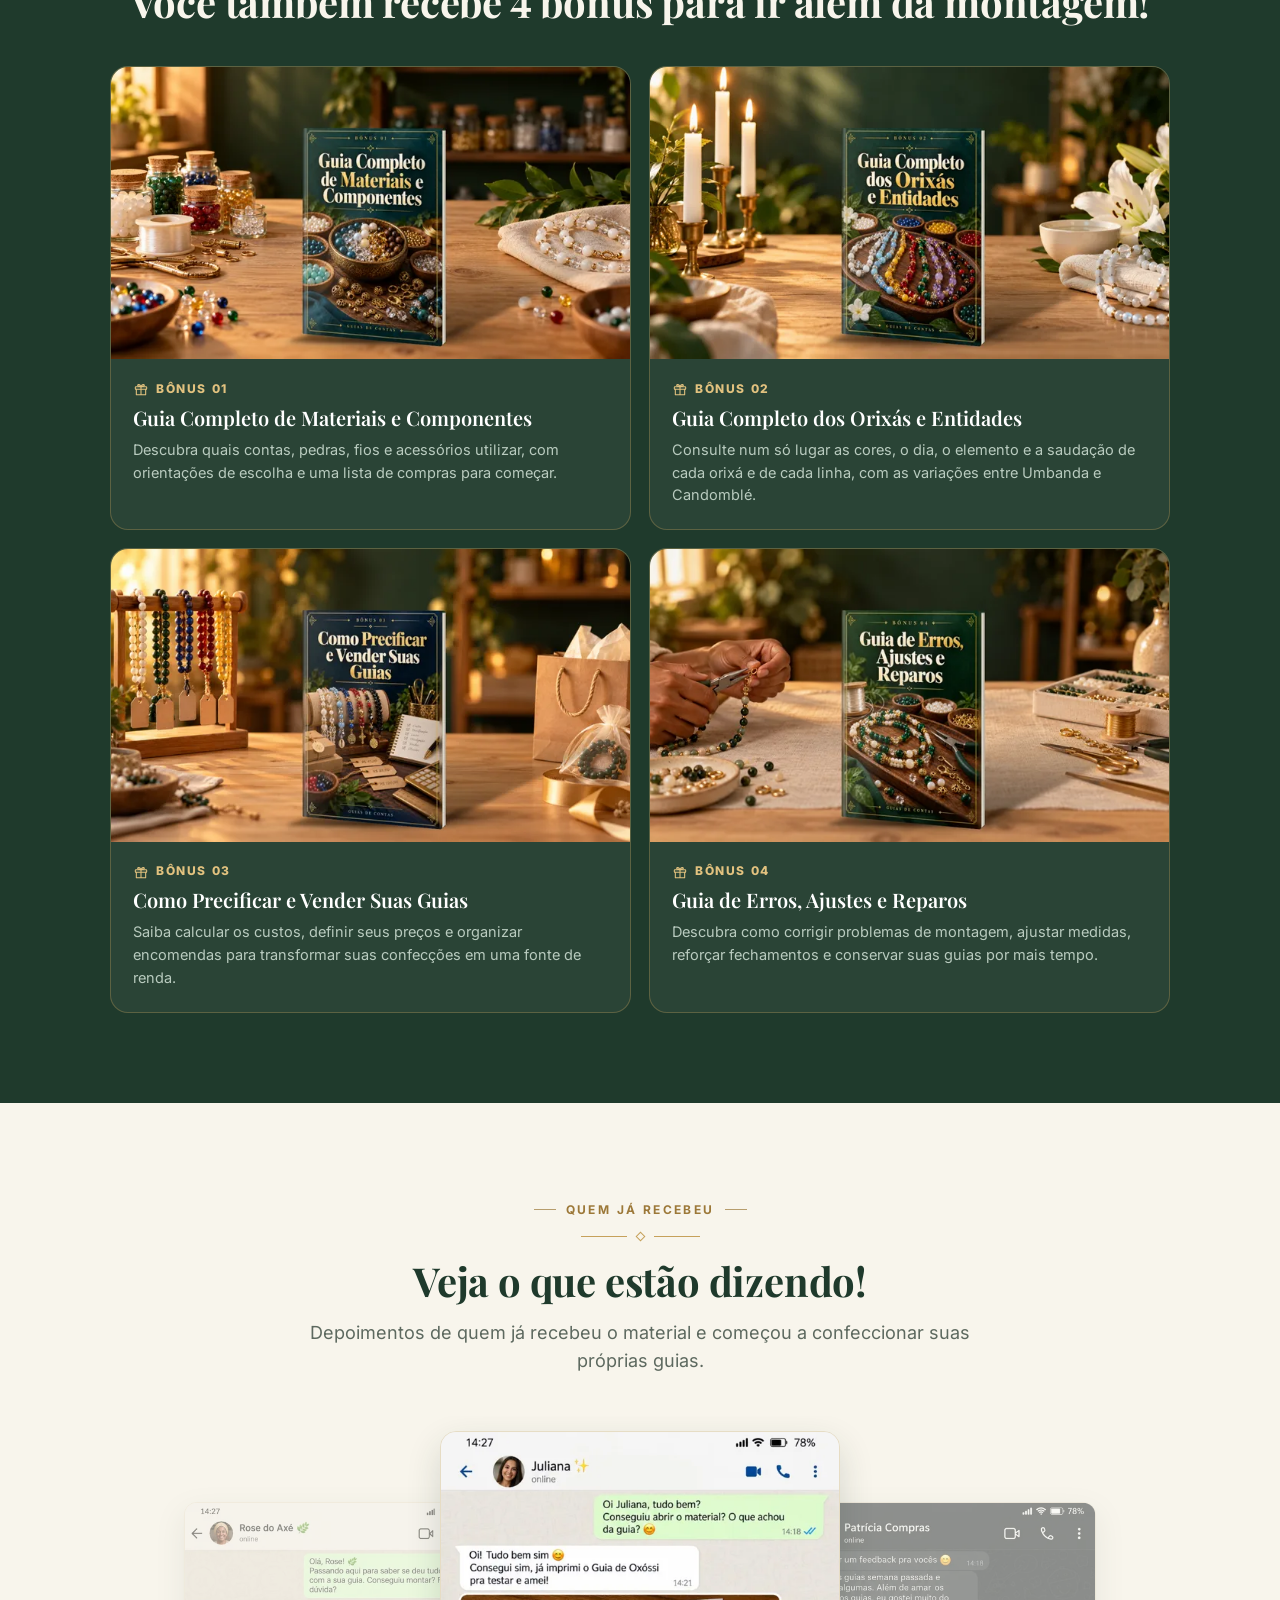
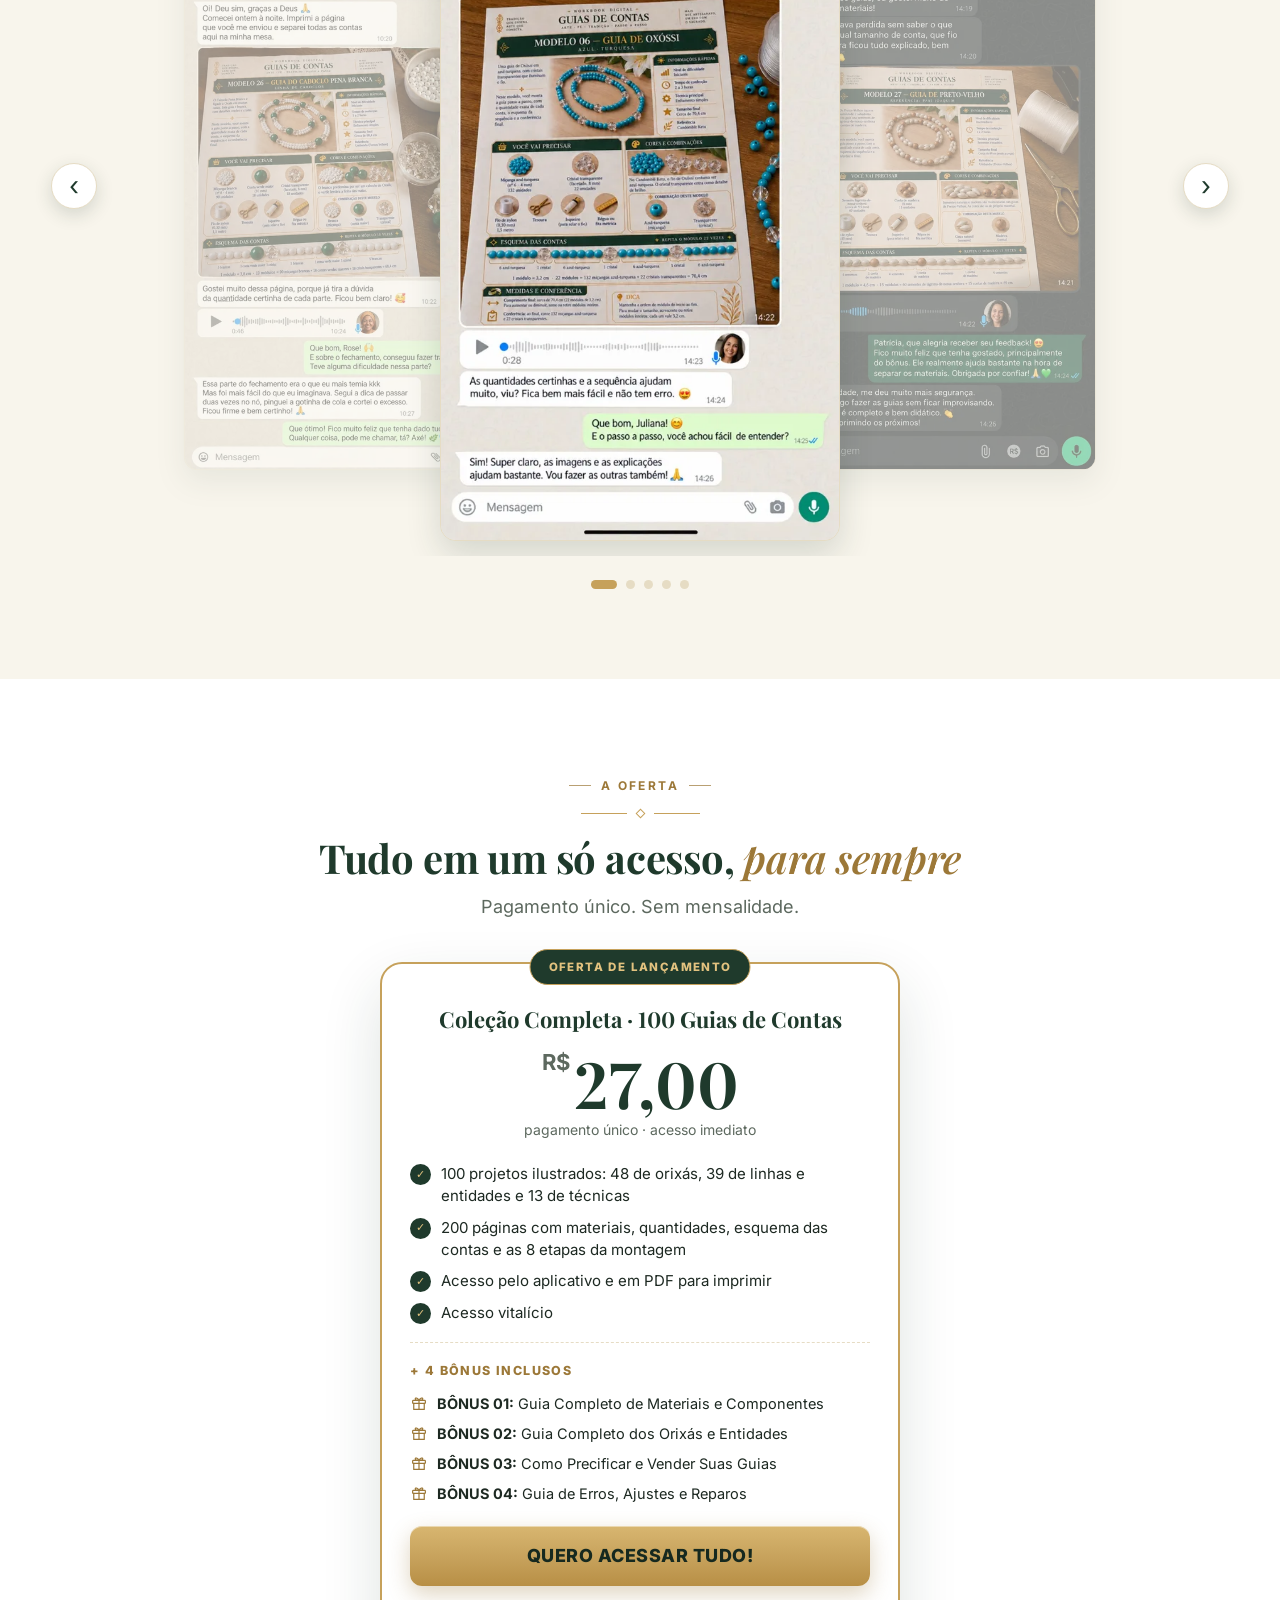
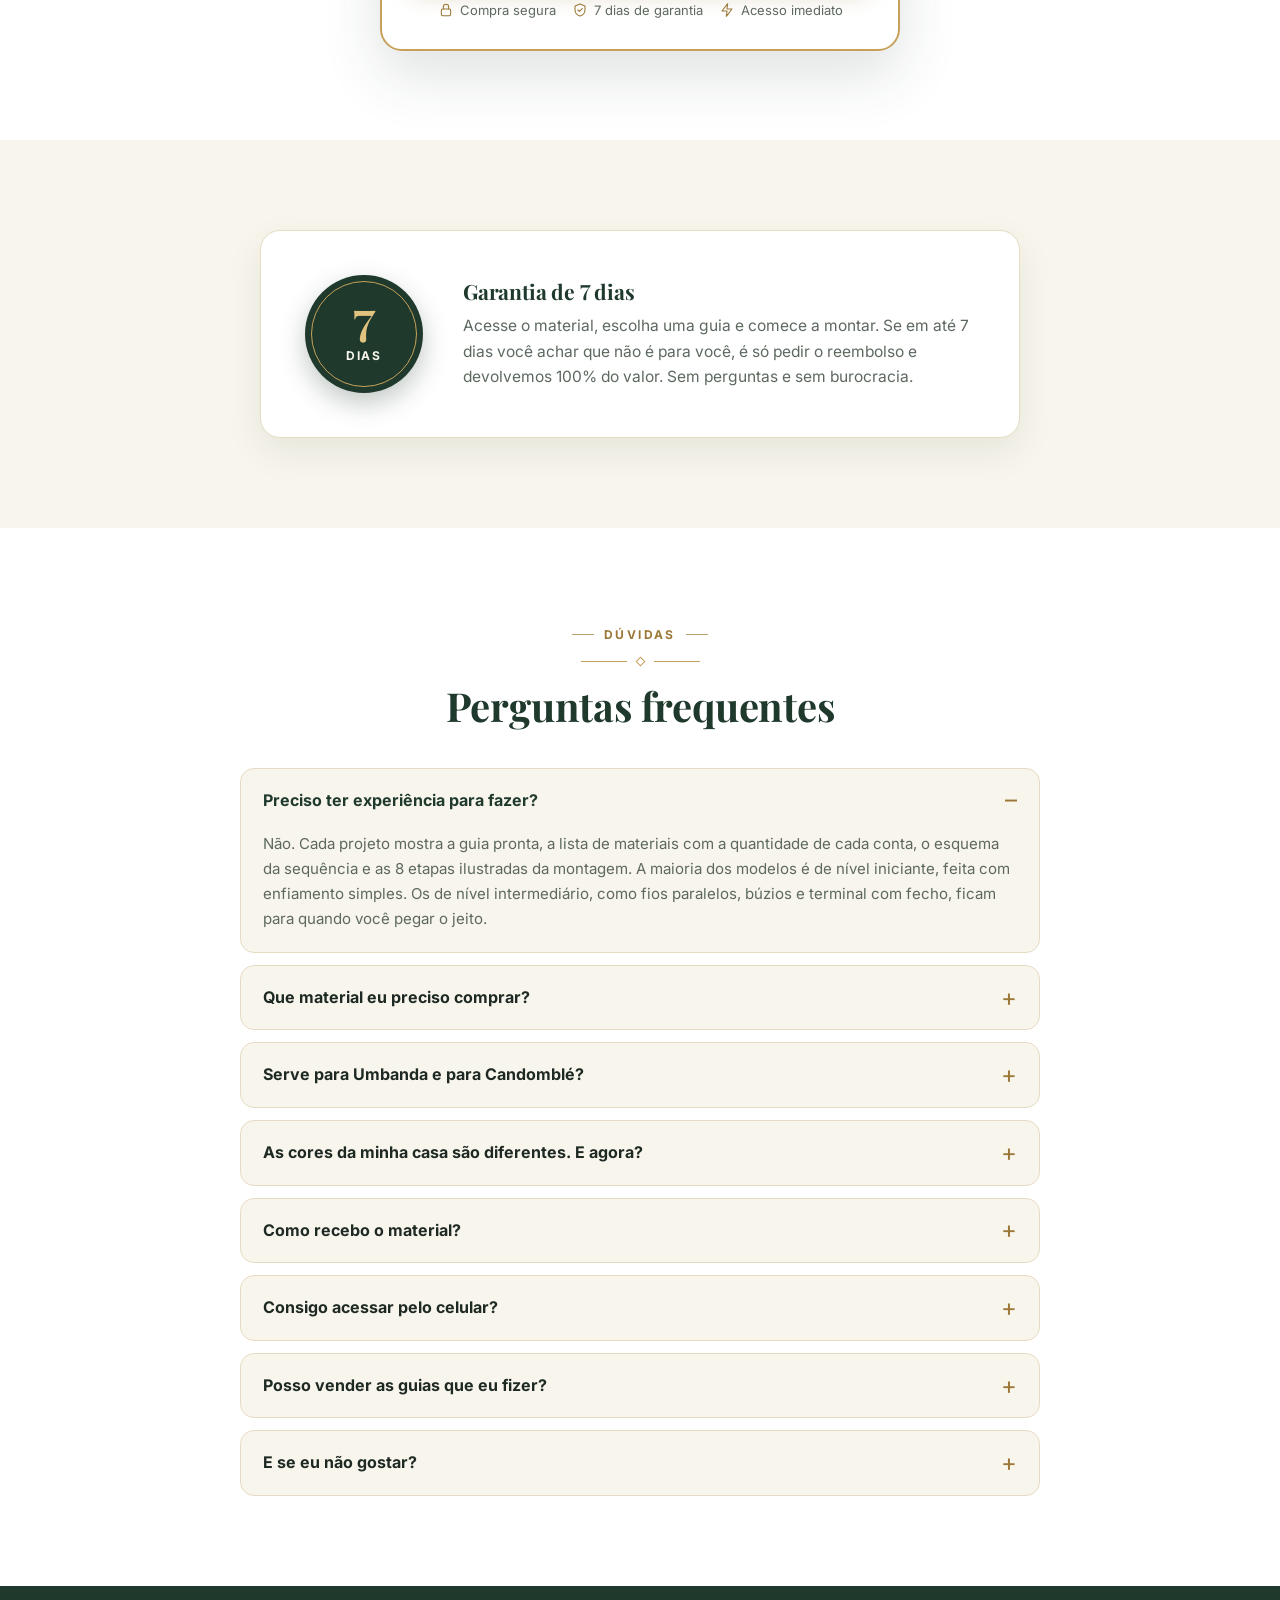
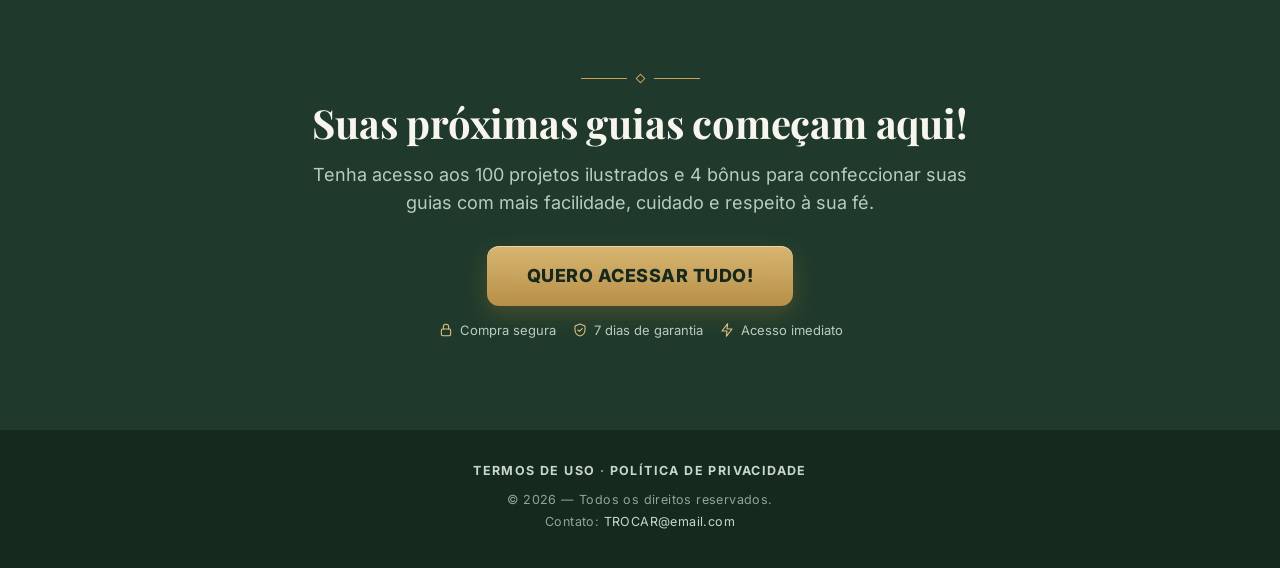
==== commit ce32d114: "Hero: pagina 1 do Modelo 01 a esquerda e a pagina 2 (passo a passo) a direita Co-Authored-By: Claude" ====
--- a/front2/index.html
+++ b/front2/index.html
@@ -22,8 +22,8 @@
 @font-face{font-family:"Playfair Reserva";font-weight:600 700;src:local("Georgia Bold"),local("Georgia-Bold");size-adjust:88.2%;ascent-override:122.6%;descent-override:28.4%;line-gap-override:0%}
 </style>
 <!-- a imagem do hero é o elemento de LCP: pré-carrega -->
-<link rel="preload" as="image" href="/assets/hero-capa-460.webp"
-      imagesrcset="/assets/hero-capa-460.webp 460w, /assets/hero-capa-760.webp 760w, /assets/hero-capa-1200.webp 1200w"
+<link rel="preload" as="image" href="/assets/hero-mod01-460.webp"
+      imagesrcset="/assets/hero-mod01-460.webp 460w, /assets/hero-mod01-760.webp 760w, /assets/hero-mod01-1200.webp 1200w"
       imagesizes="(max-width:880px) 92vw, 46vw" fetchpriority="high">
 
 <!-- ============================================================
@@ -419,7 +419,7 @@
     </div>
 
     <div class="hero-img">
-      <img src="/assets/hero-capa-460.webp" srcset="/assets/hero-capa-460.webp 460w, /assets/hero-capa-760.webp 760w, /assets/hero-capa-1200.webp 1200w"
+      <img src="/assets/hero-mod01-460.webp" srcset="/assets/hero-mod01-460.webp 460w, /assets/hero-mod01-760.webp 760w, /assets/hero-mod01-1200.webp 1200w"
            sizes="(max-width:880px) 92vw, 46vw" width="1200" height="1080" fetchpriority="high"
            alt="Páginas do material 100 Projetos de Guias de Contas num tablet, num celular e impressas: Guia de Oxalá, Guia de Oxum e Guia da Pombagira Maria Mulambo">
     </div>
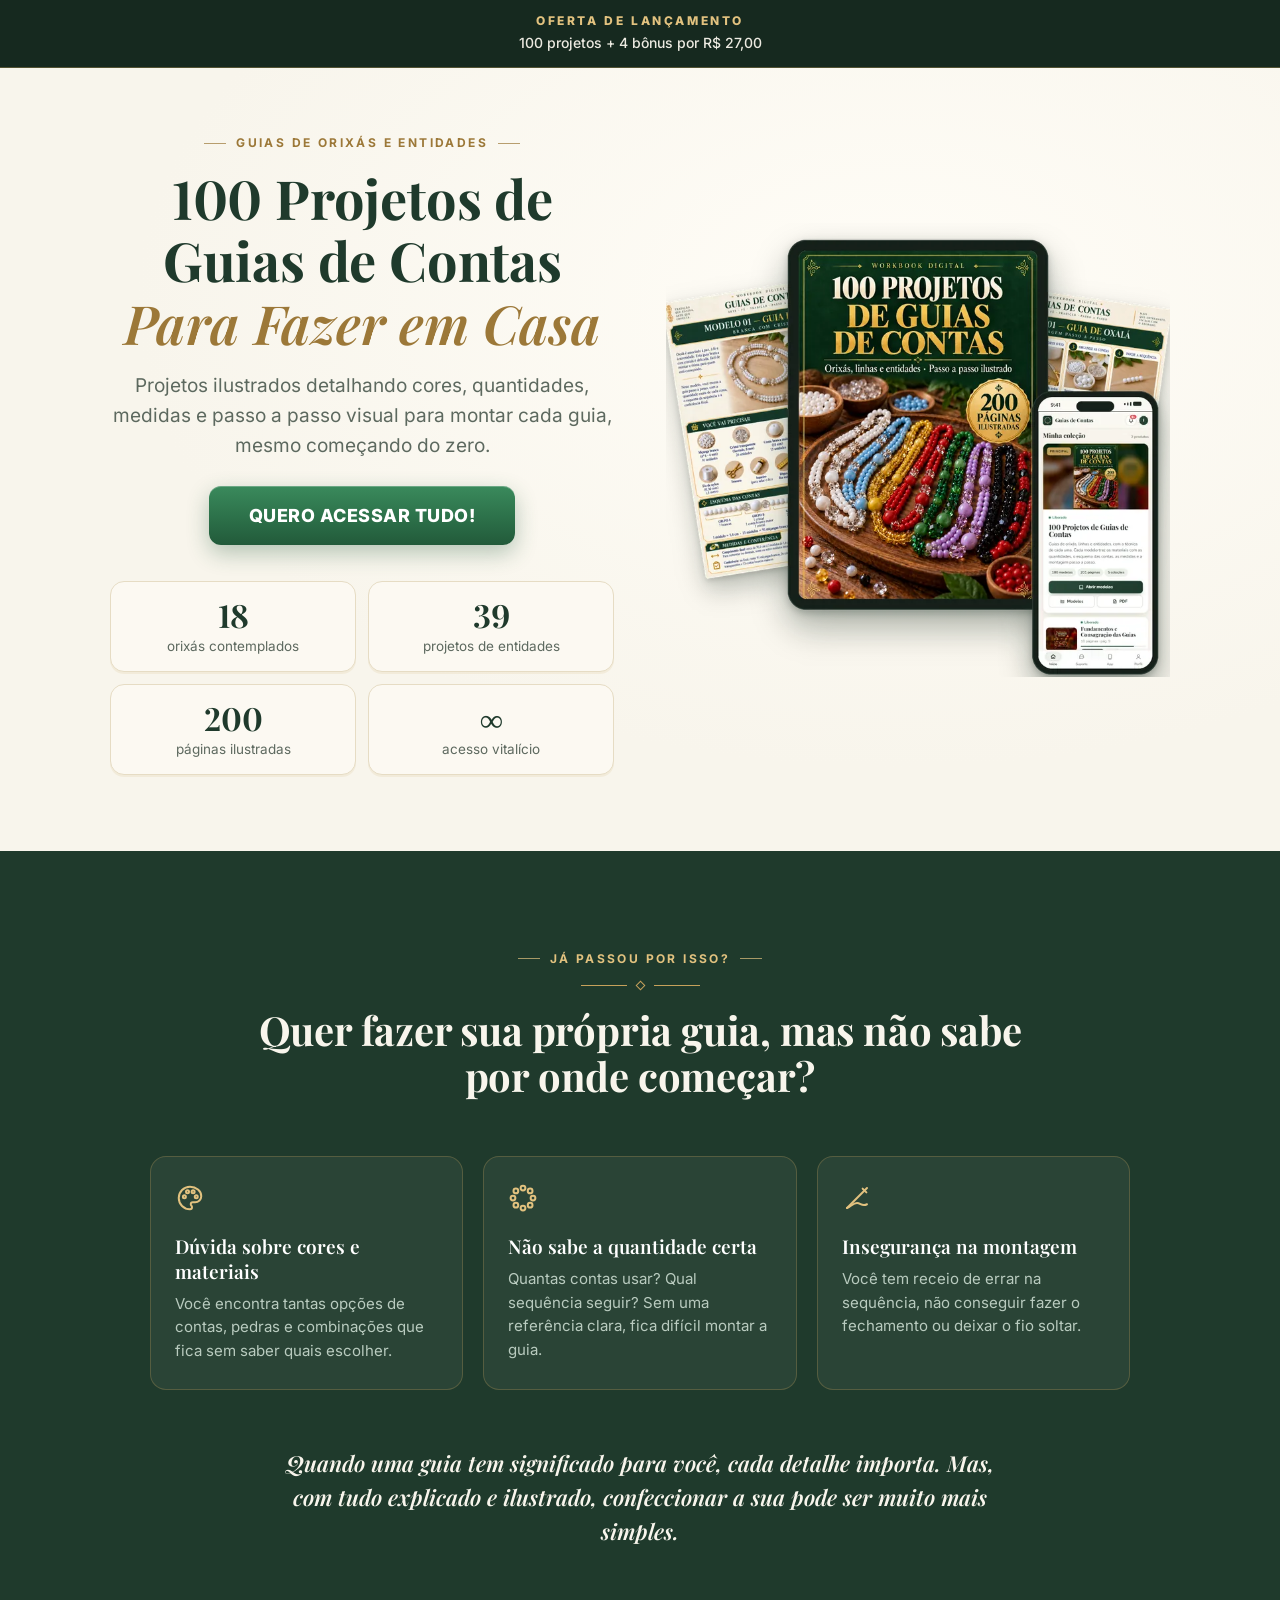
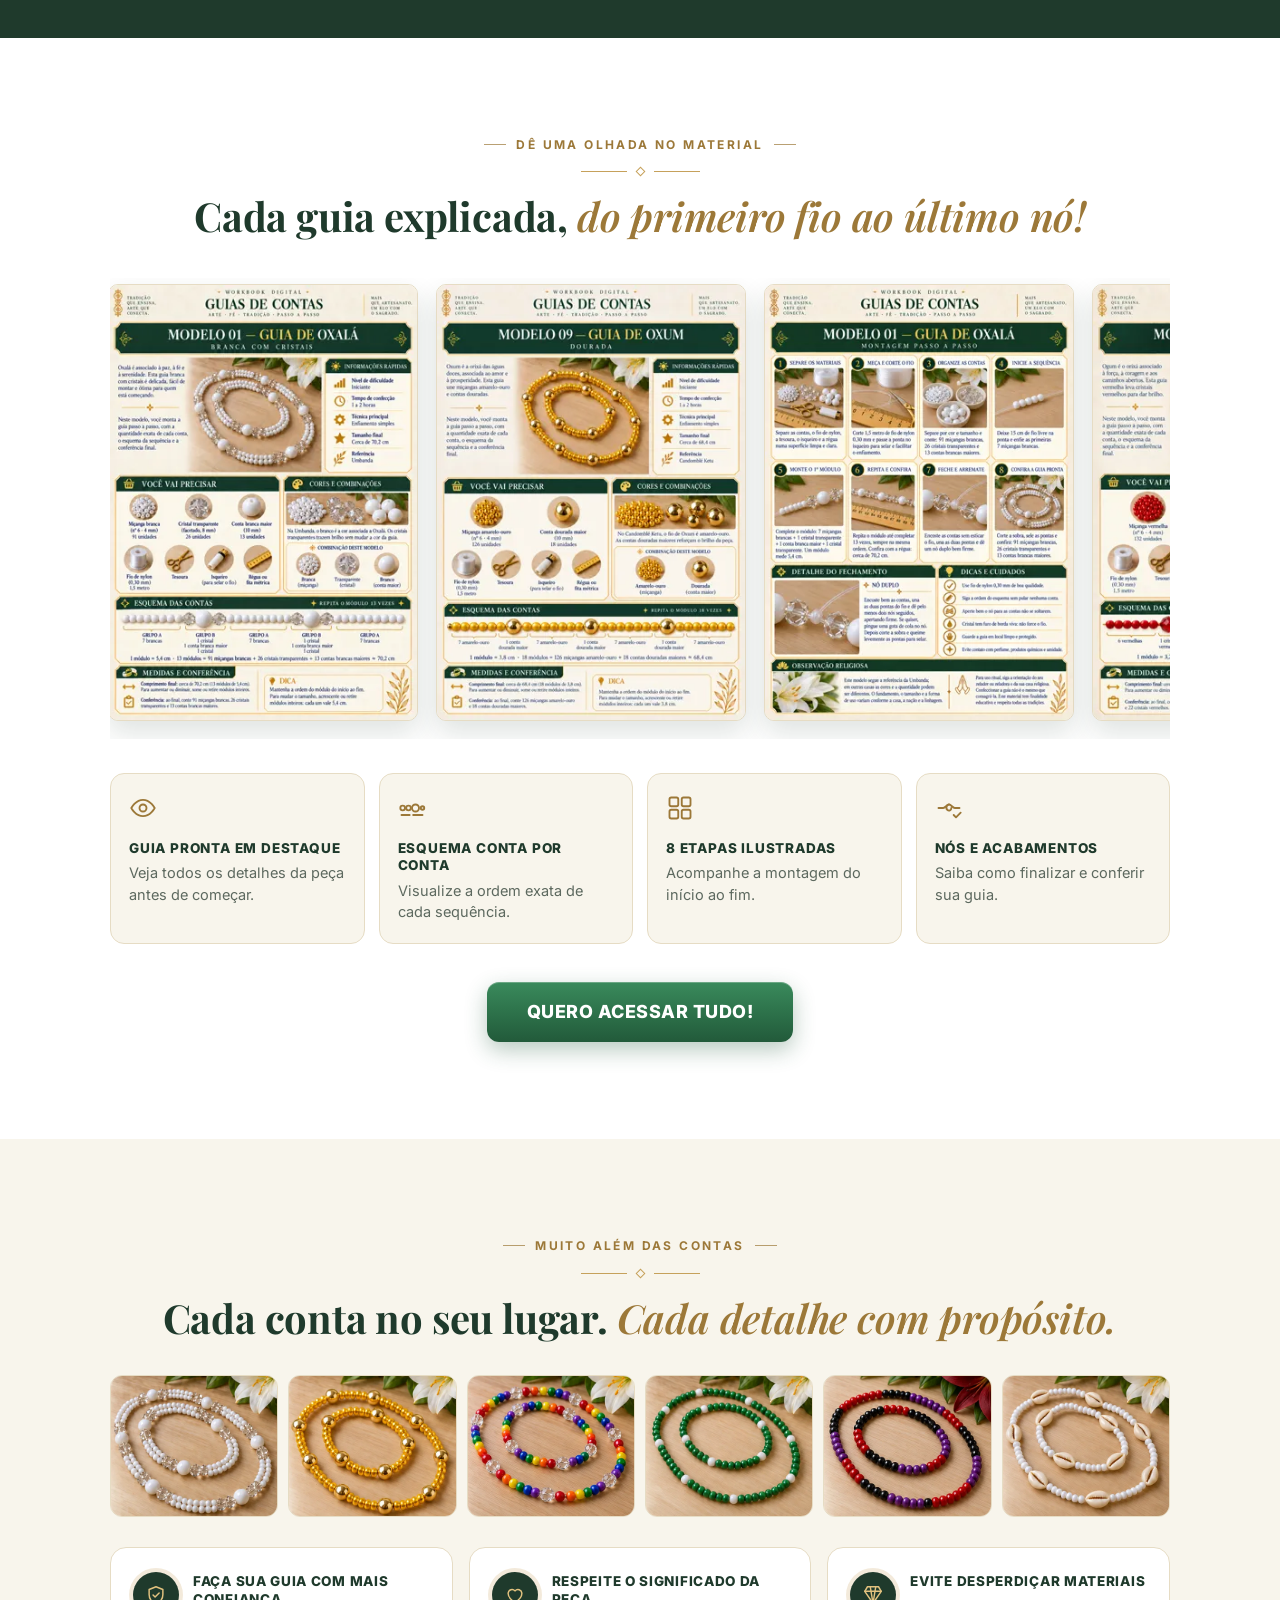
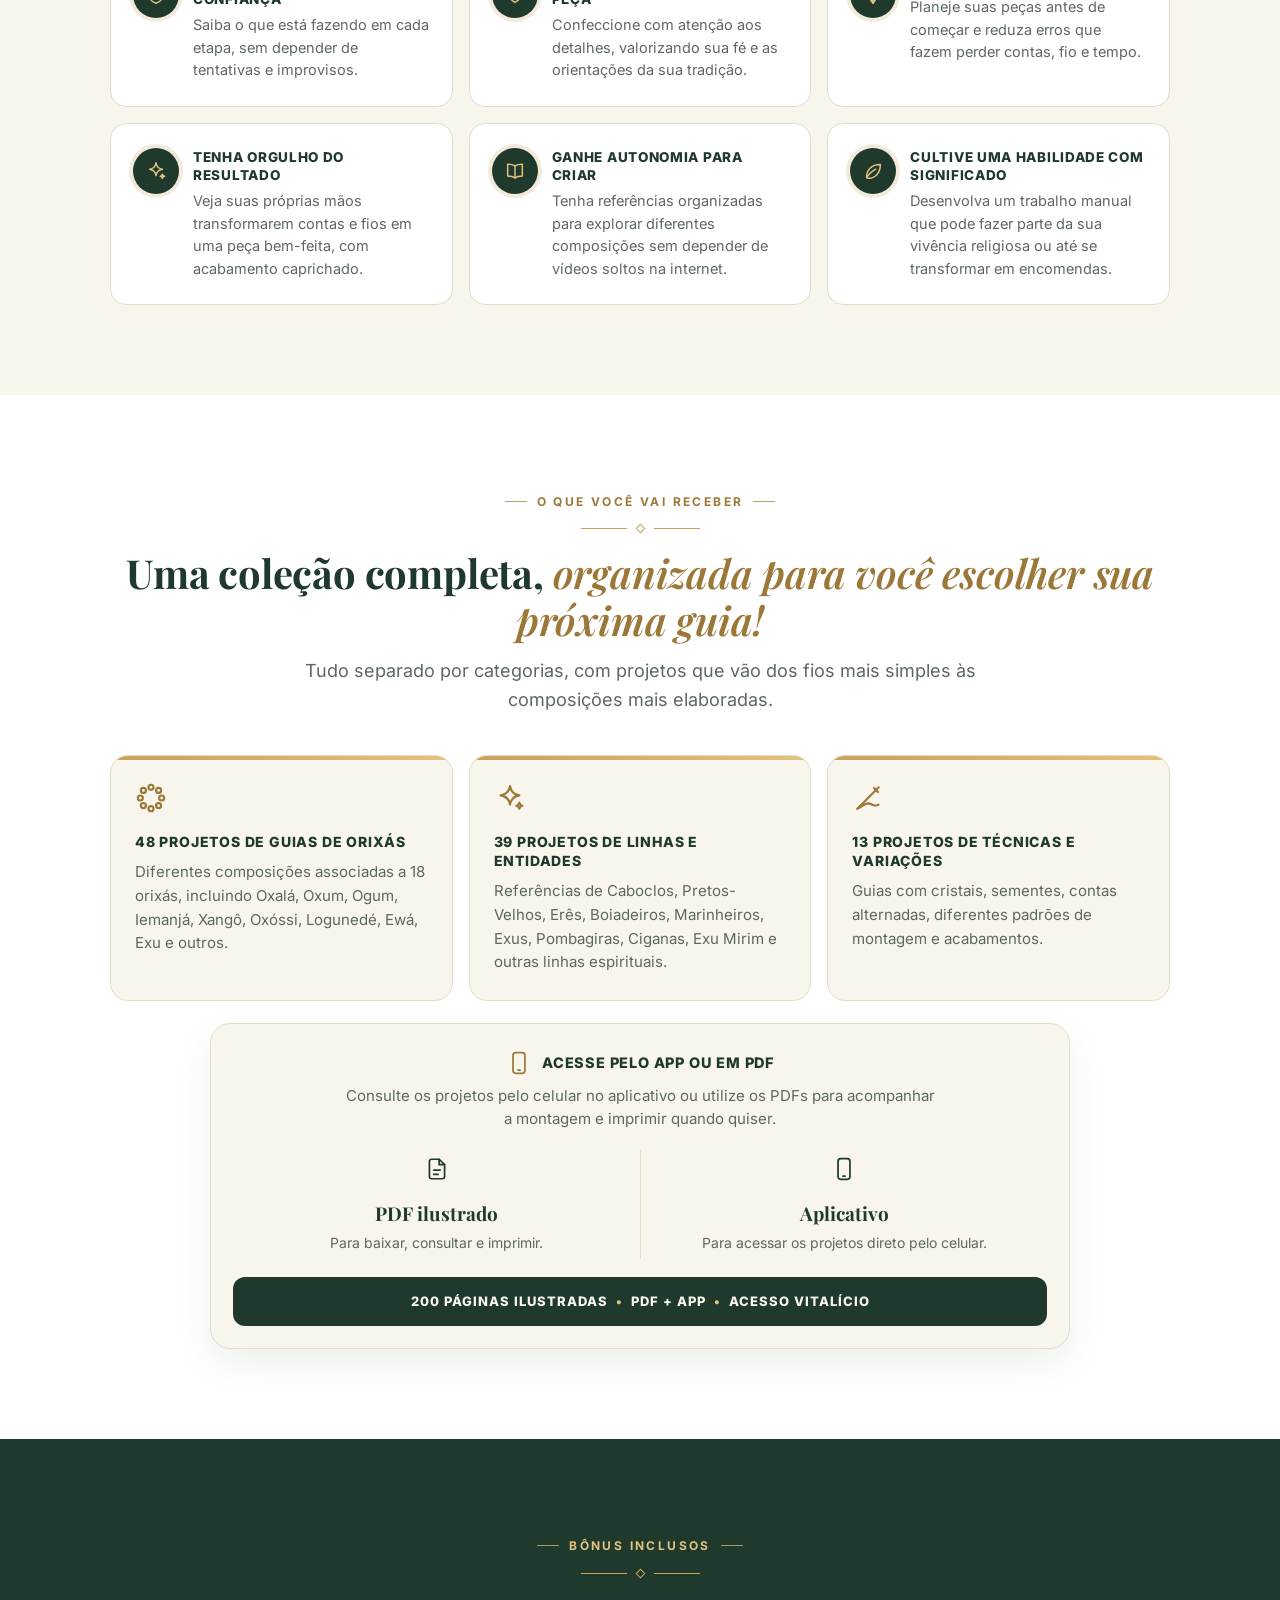
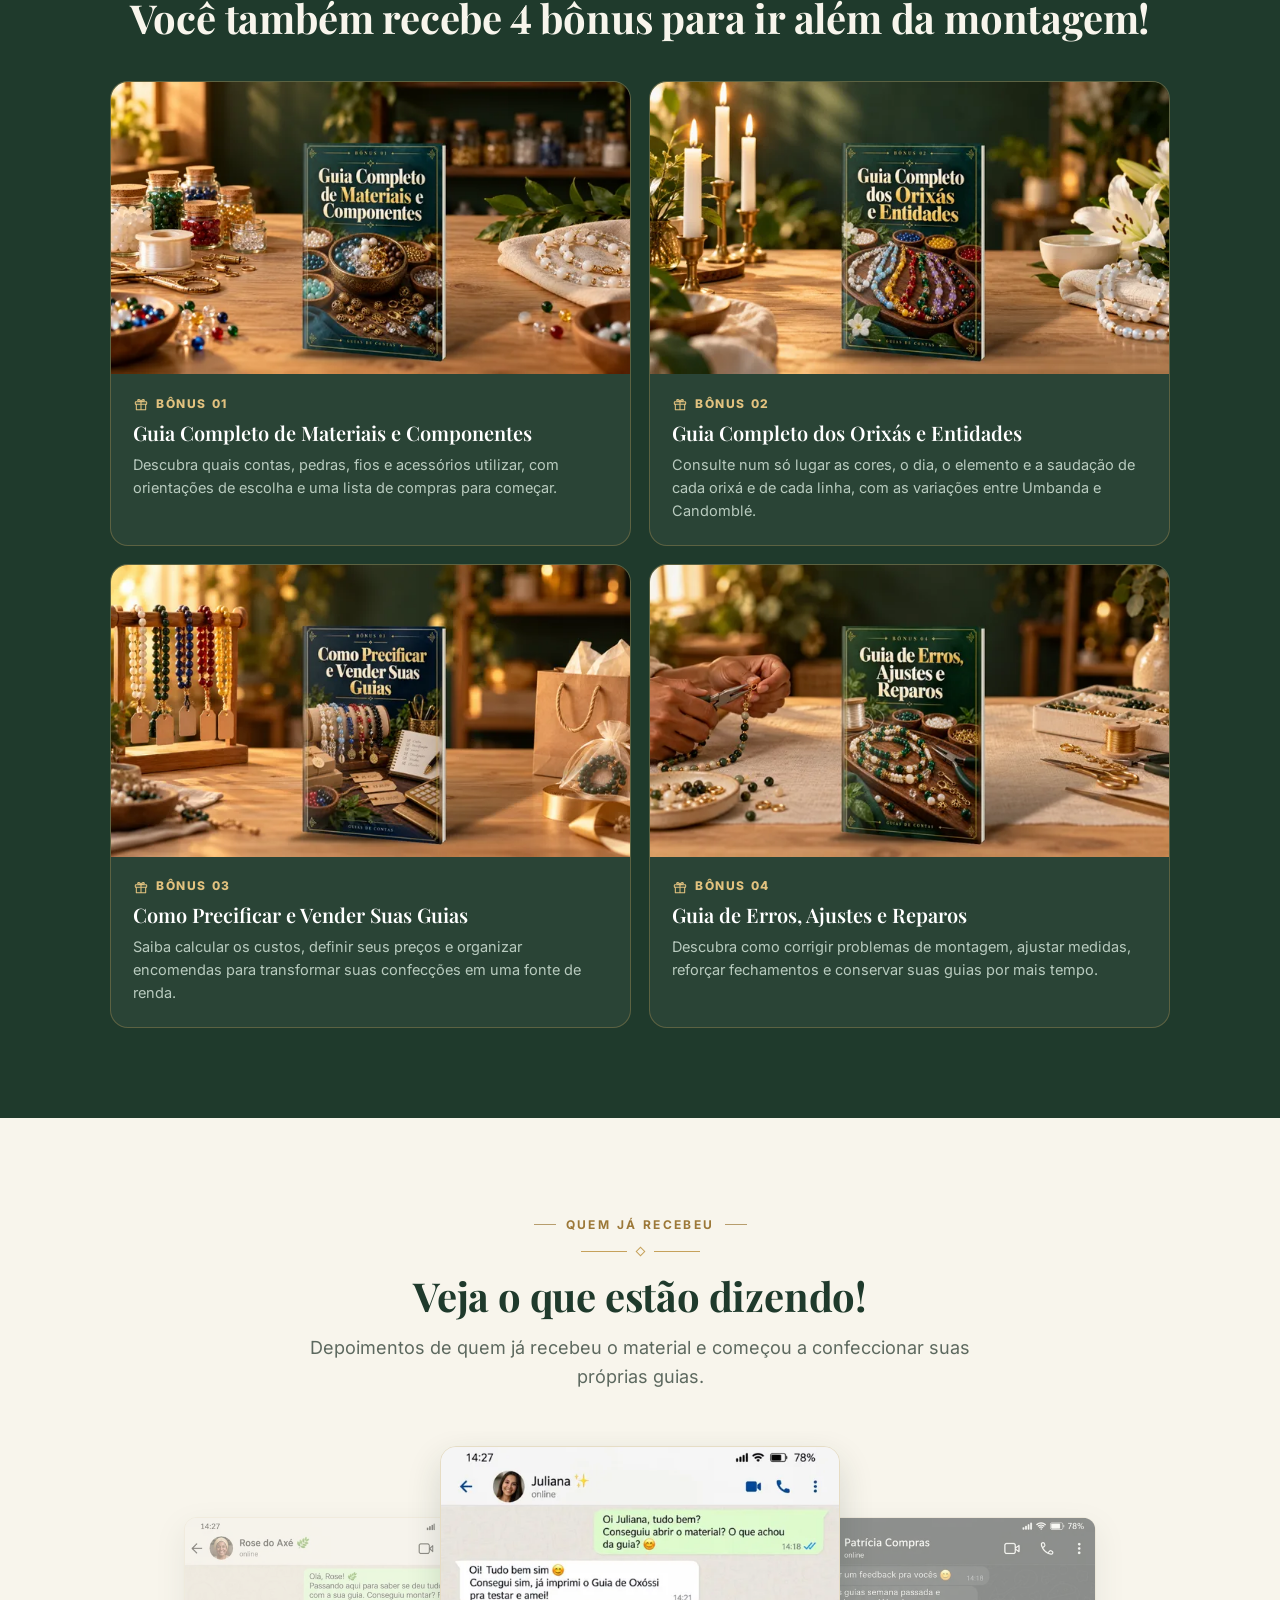
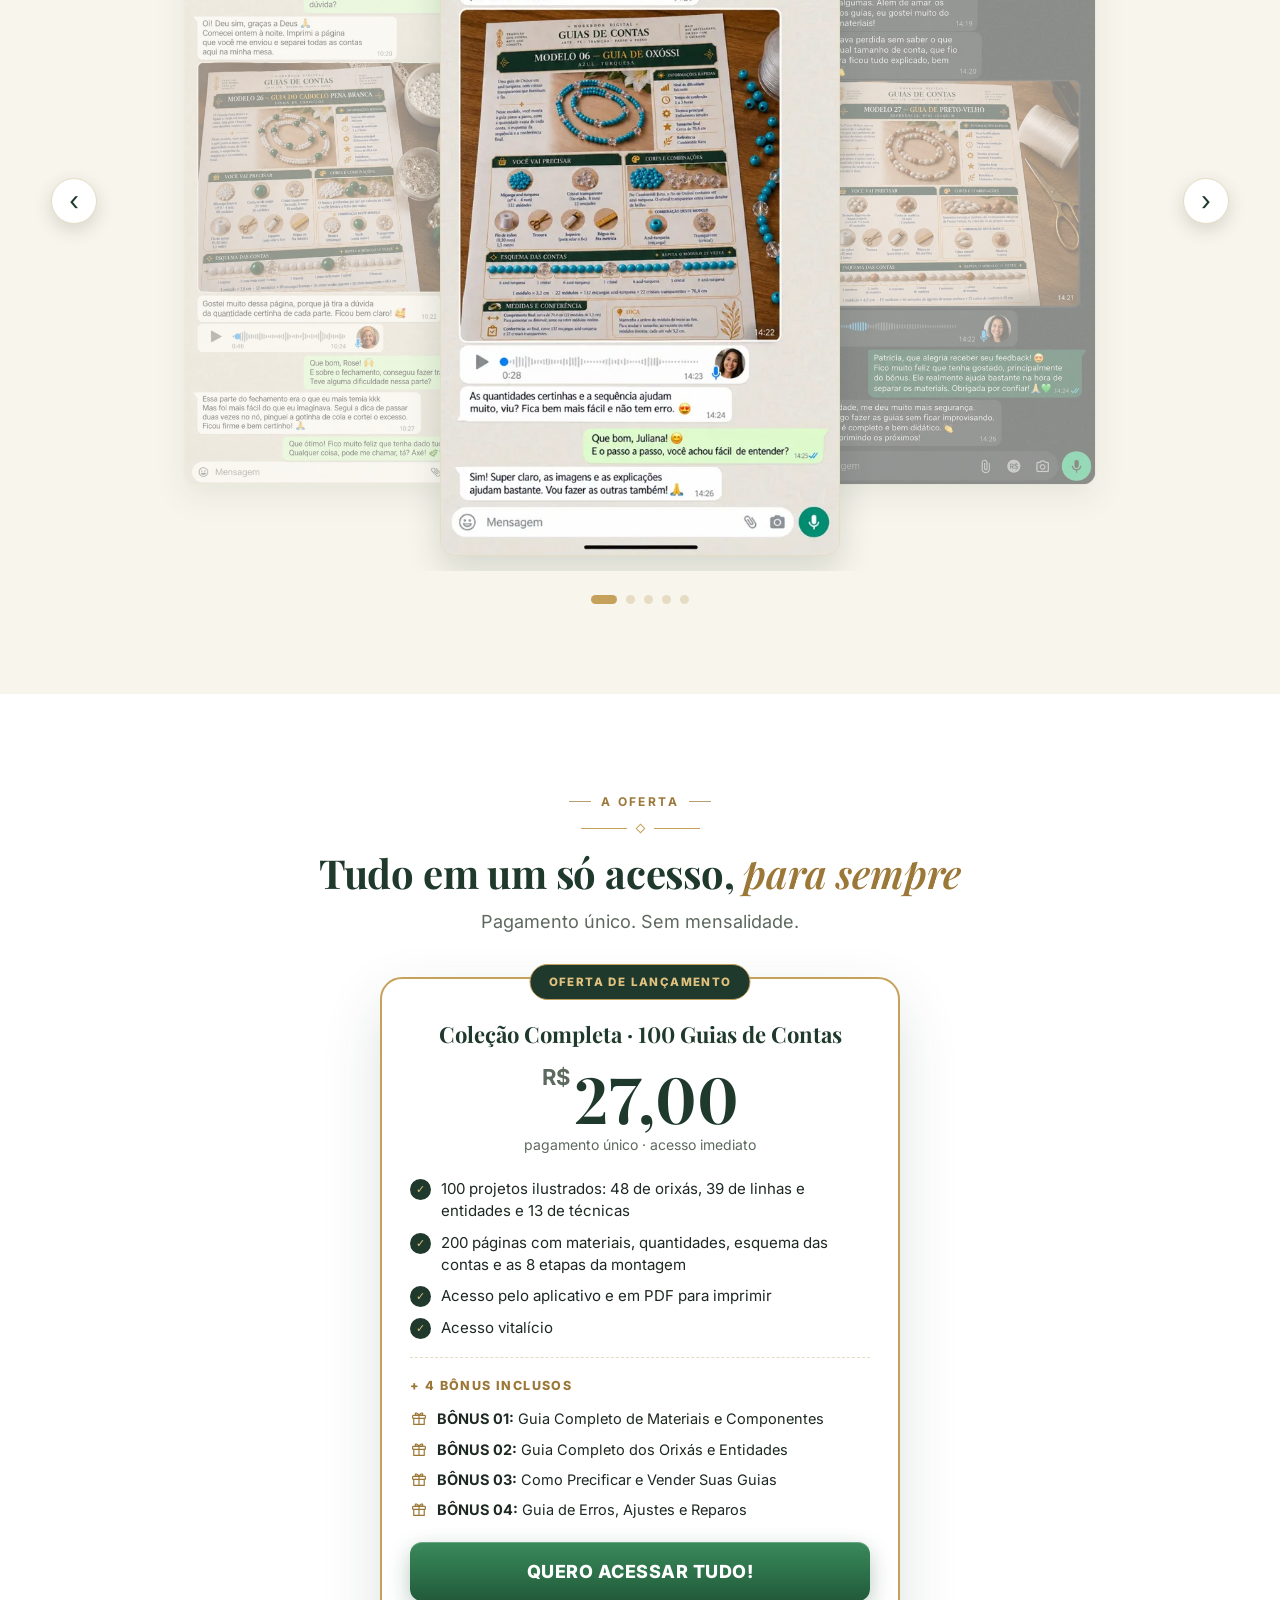
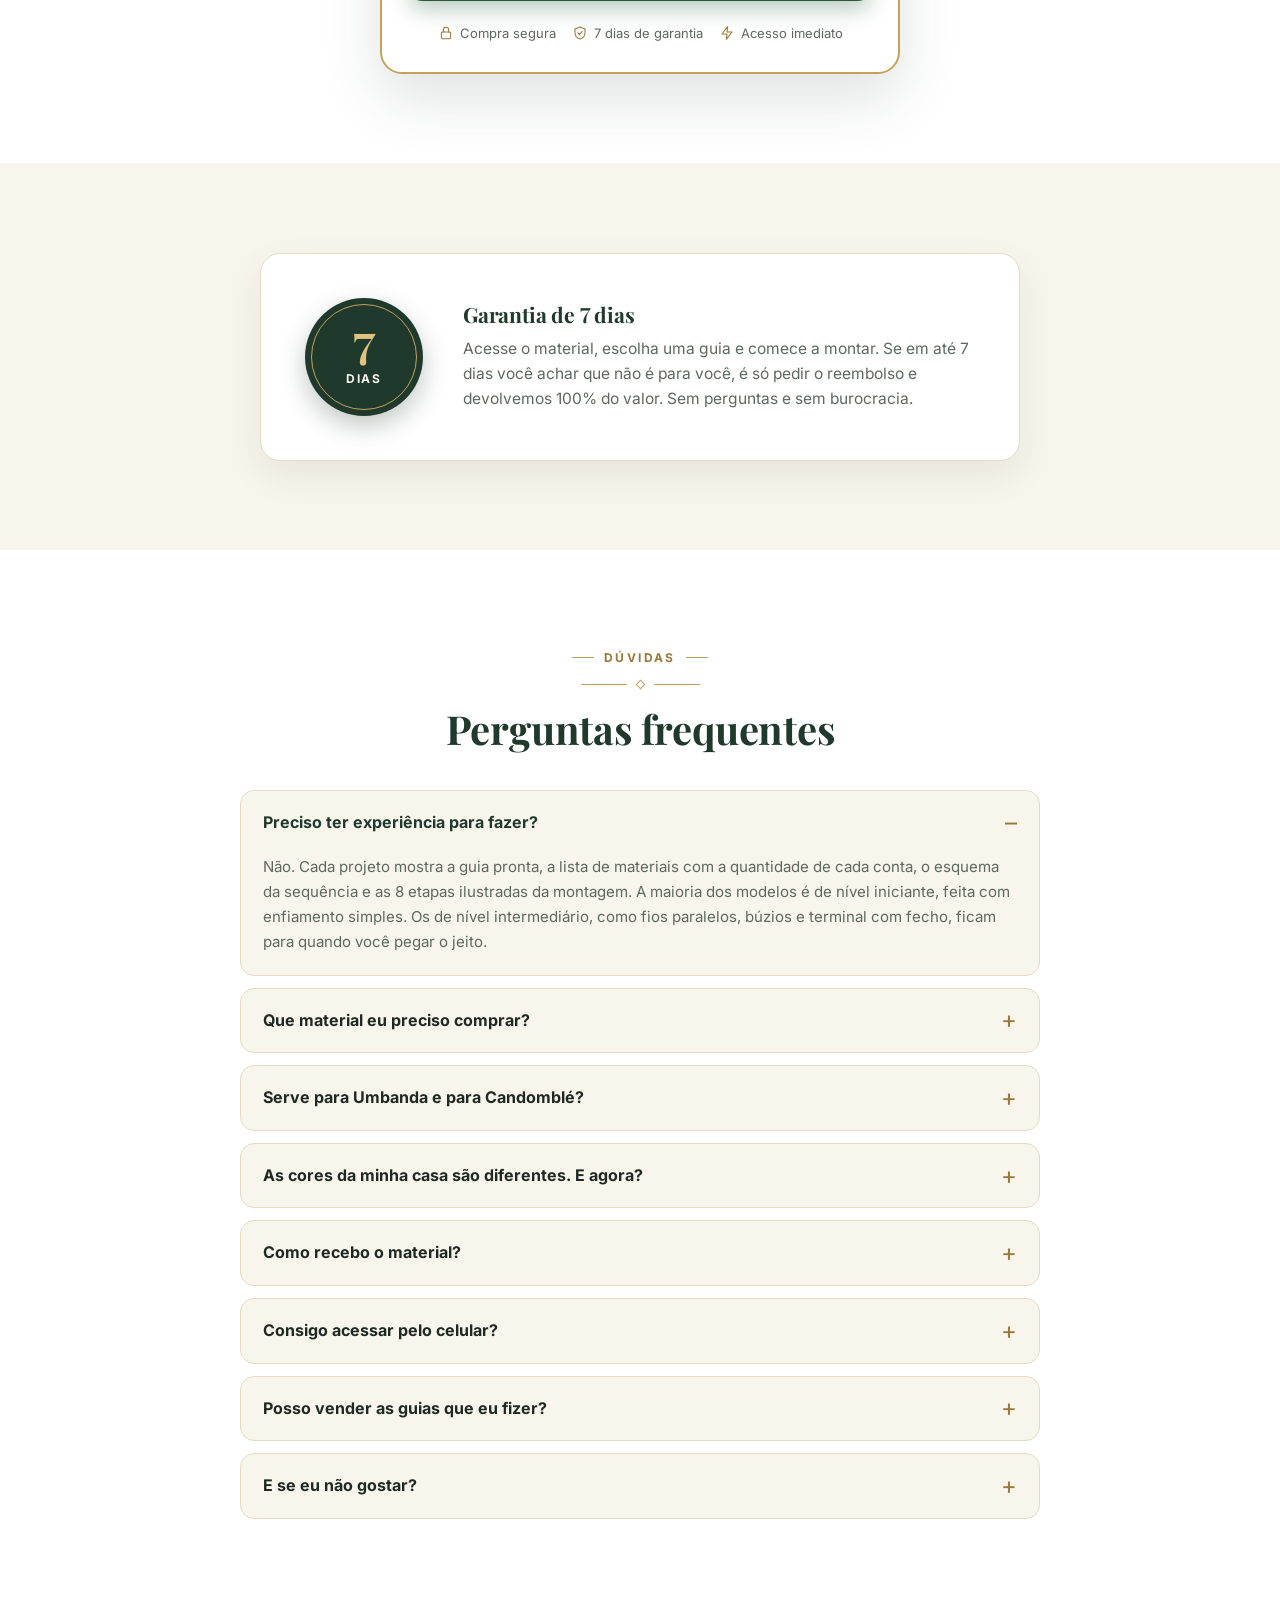
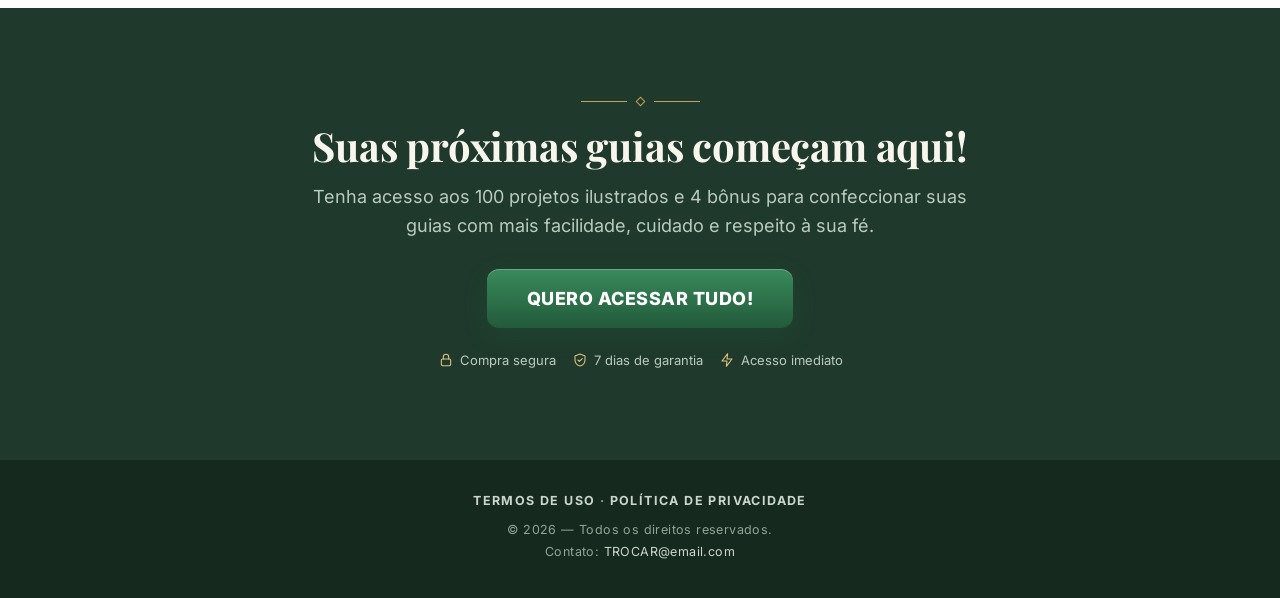
==== commit 636f6745: "Botao de compra verde com texto branco e reflexo discreto a cada 4 s (as duas paginas) Respeita pref" ====
--- a/front2/index.html
+++ b/front2/index.html
@@ -171,12 +171,19 @@
   @media(max-width:520px){.barra .l1{font-size:11px;letter-spacing:1.8px}.barra .l2{font-size:13px}}
 
   /* ---------- BOTÃO ---------- */
-  .btn{display:inline-block;background:linear-gradient(180deg,#D8B670 0%,var(--dourado) 55%,#B88F45 100%);color:var(--verde-esc);
+  .btn{display:inline-block;position:relative;overflow:hidden;isolation:isolate;
+    background:linear-gradient(180deg,#3A8A5C 0%,#2C7049 55%,#225A3A 100%);color:#fff;
     font-weight:800;font-size:clamp(15.5px,2vw,18px);letter-spacing:.5px;padding:19px 40px;border-radius:12px;
     text-decoration:none;text-align:center;border:none;cursor:pointer;font-family:inherit;line-height:1.2;
-    box-shadow:0 8px 22px rgba(156,120,56,.32),inset 0 1px 0 rgba(255,255,255,.45);
+    box-shadow:0 8px 22px rgba(34,90,58,.32),inset 0 1px 0 rgba(255,255,255,.25);
     transition:transform .16s,box-shadow .16s,filter .16s}
-  .btn:hover{transform:translateY(-2px);filter:brightness(1.04);box-shadow:0 12px 28px rgba(156,120,56,.4),inset 0 1px 0 rgba(255,255,255,.45)}
+  .btn:hover{transform:translateY(-2px);filter:brightness(1.06);box-shadow:0 12px 28px rgba(34,90,58,.4),inset 0 1px 0 rgba(255,255,255,.25)}
+  /* reflexo discreto: uma faixa clara atravessa o botão a cada 4 s */
+  .btn::after{content:"";position:absolute;top:0;left:-60%;width:40%;height:100%;z-index:-1;pointer-events:none;
+    background:linear-gradient(105deg,transparent 0%,rgba(255,255,255,.22) 50%,transparent 100%);
+    animation:reflexo 4s ease-in-out infinite}
+  @keyframes reflexo{0%,70%{left:-60%}100%{left:130%}}
+  @media(prefers-reduced-motion:reduce){.btn::after{animation:none;display:none}}
   .btn.full{width:100%}
   @media(max-width:520px){.btn{width:100%;padding:18px 20px}}
   .selos{display:flex;gap:8px 16px;justify-content:center;flex-wrap:wrap;margin-top:14px;font-size:13px;color:var(--cinza)}
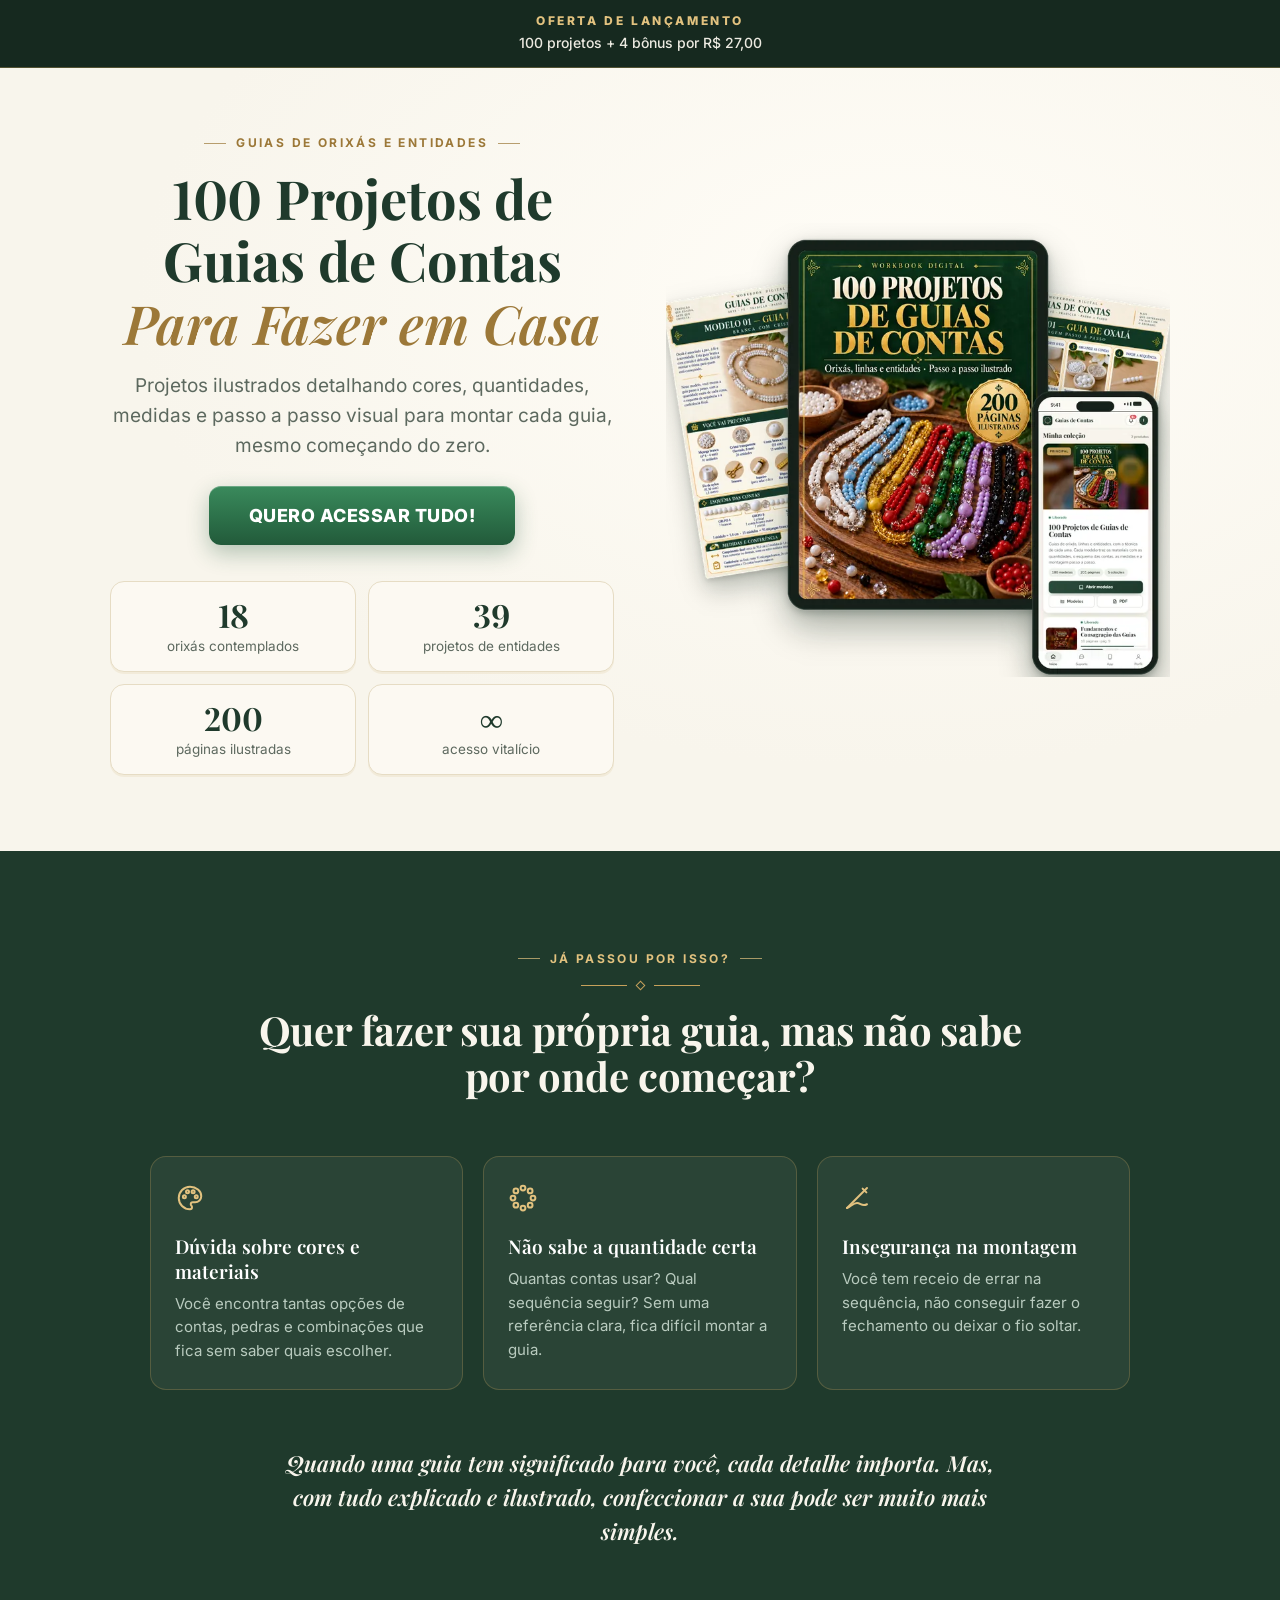
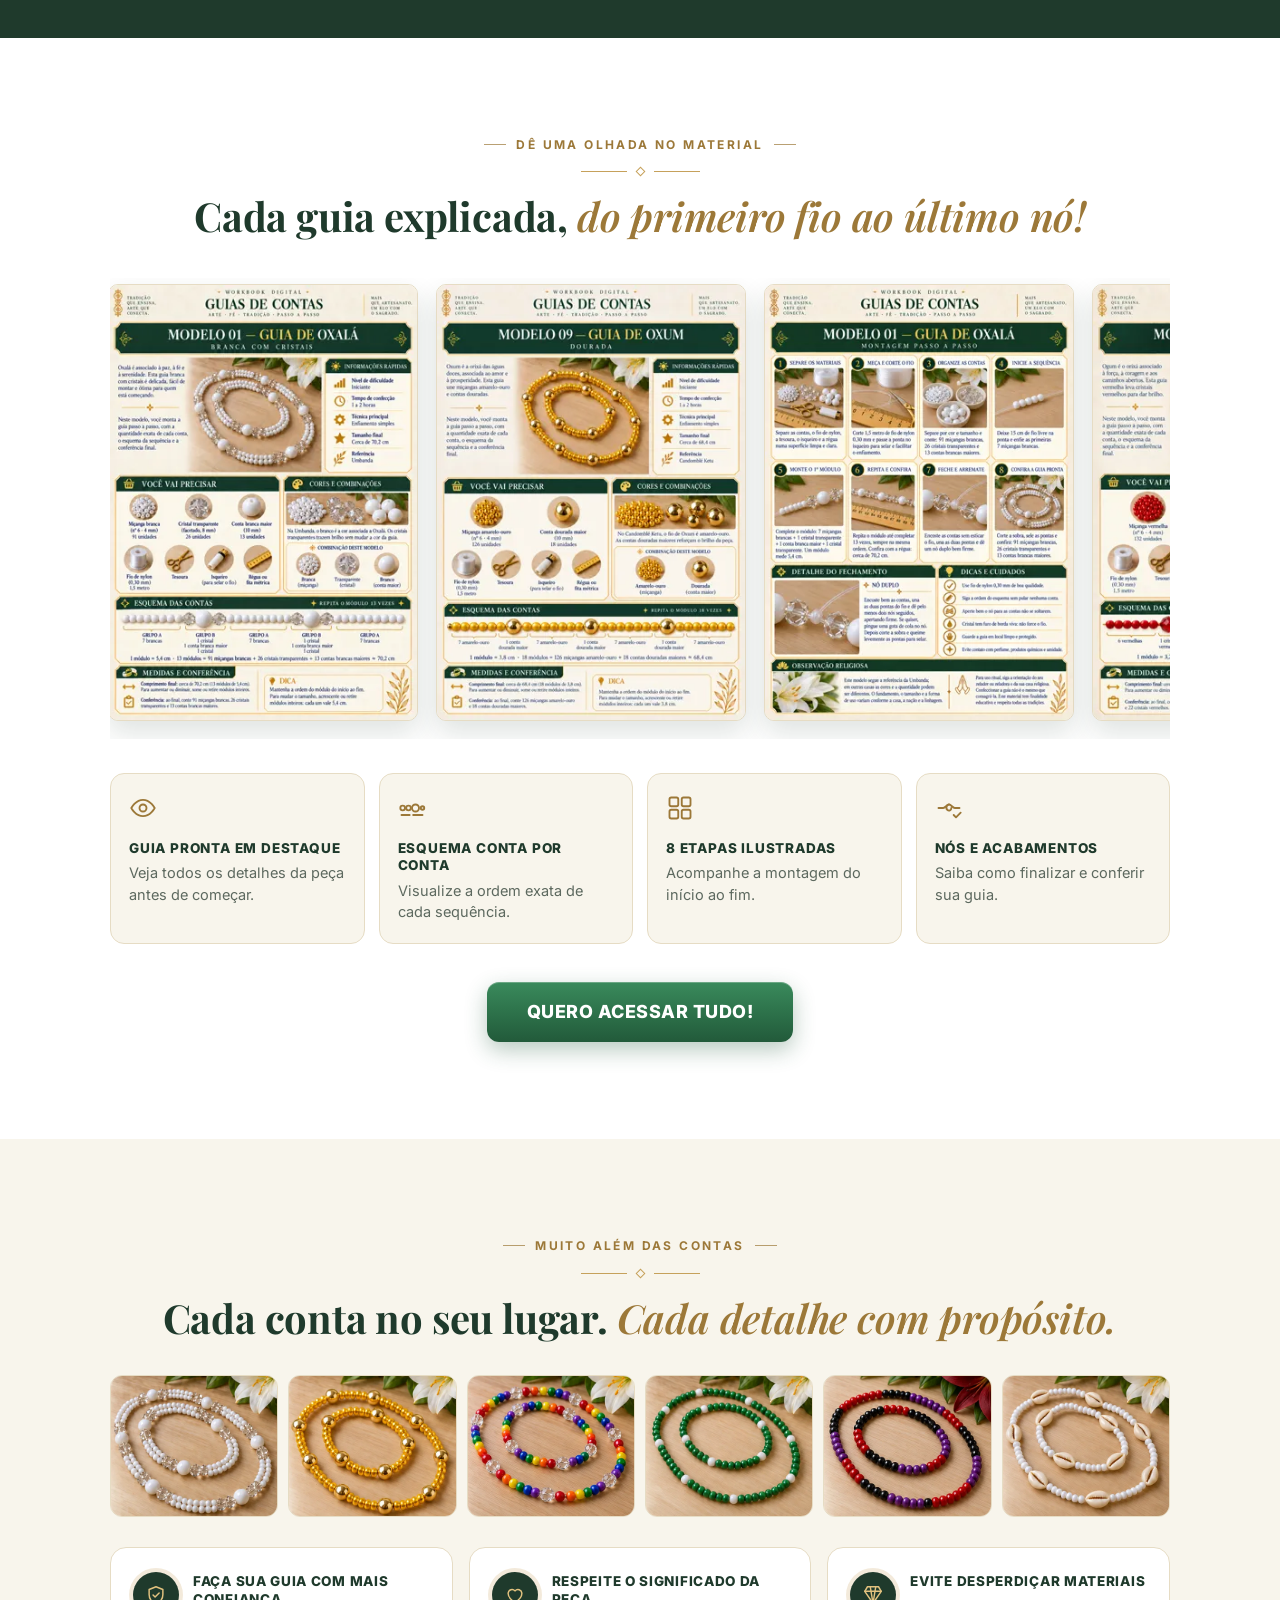
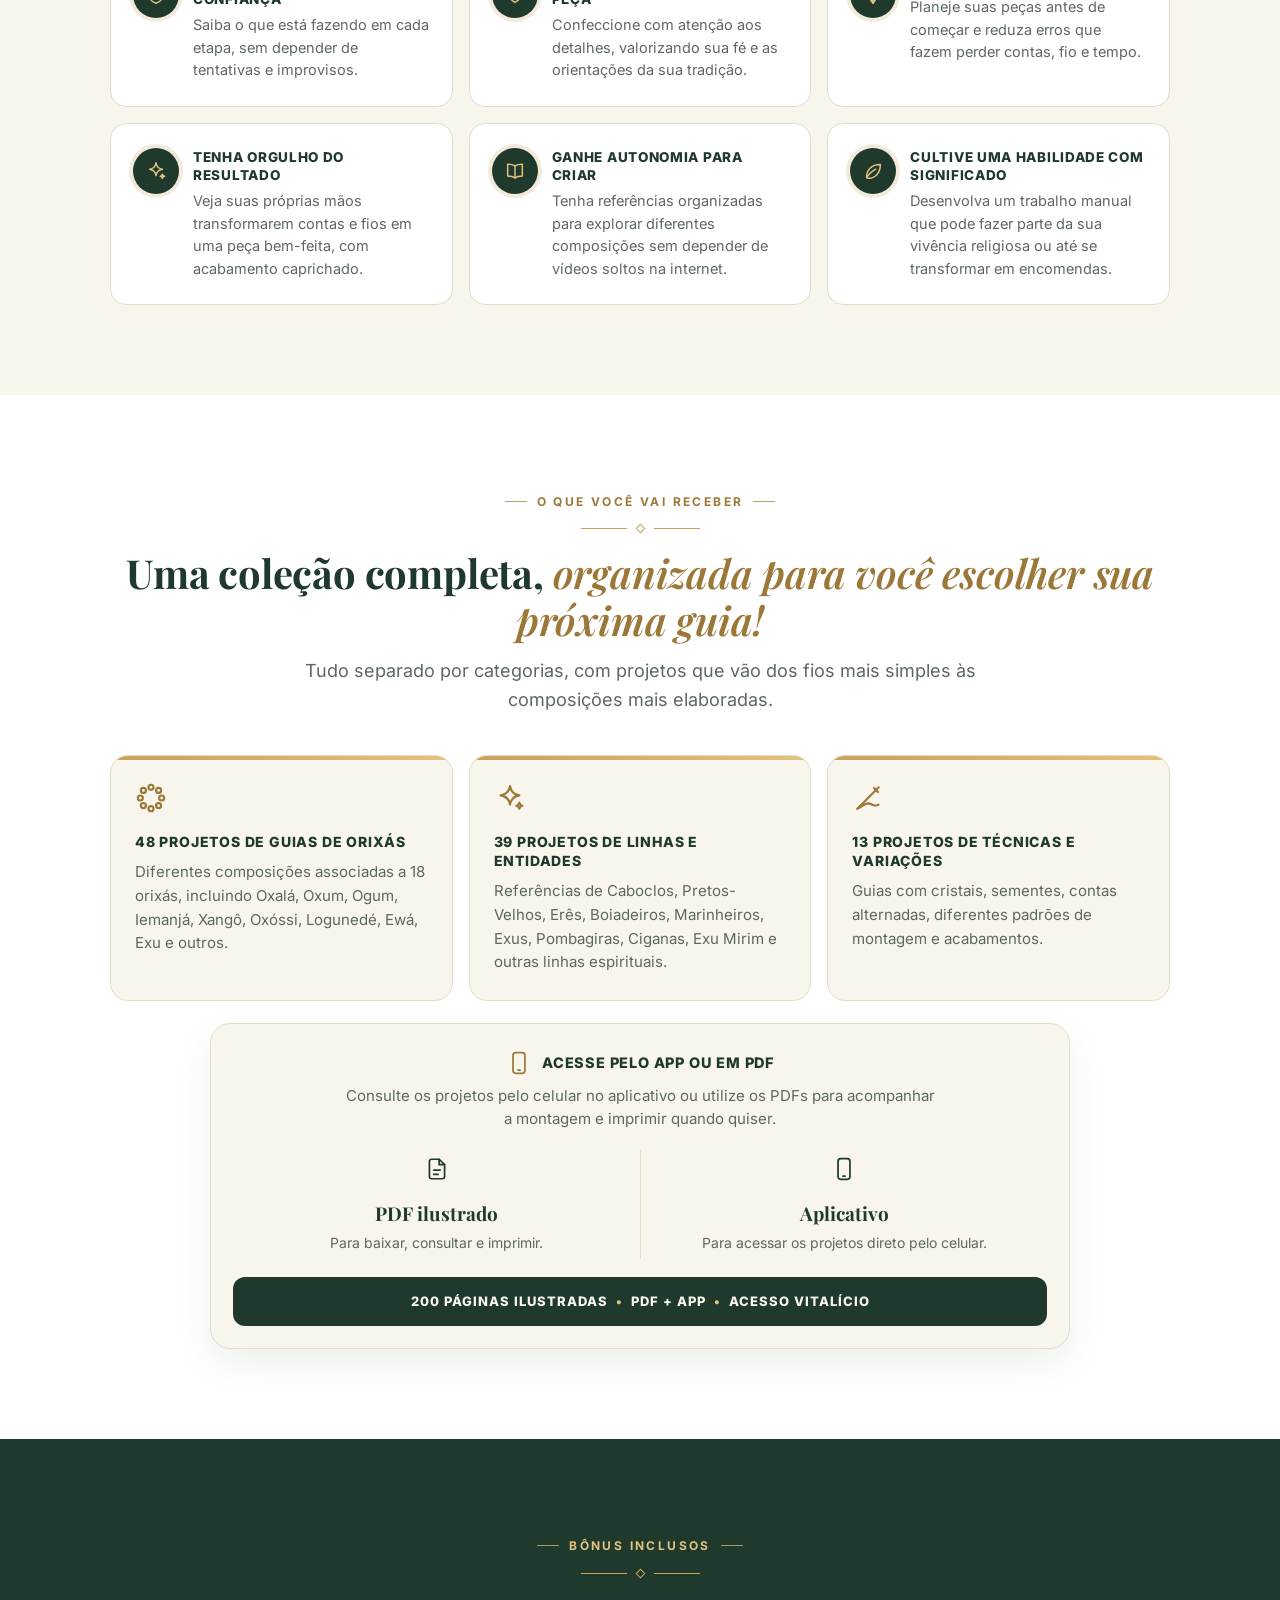
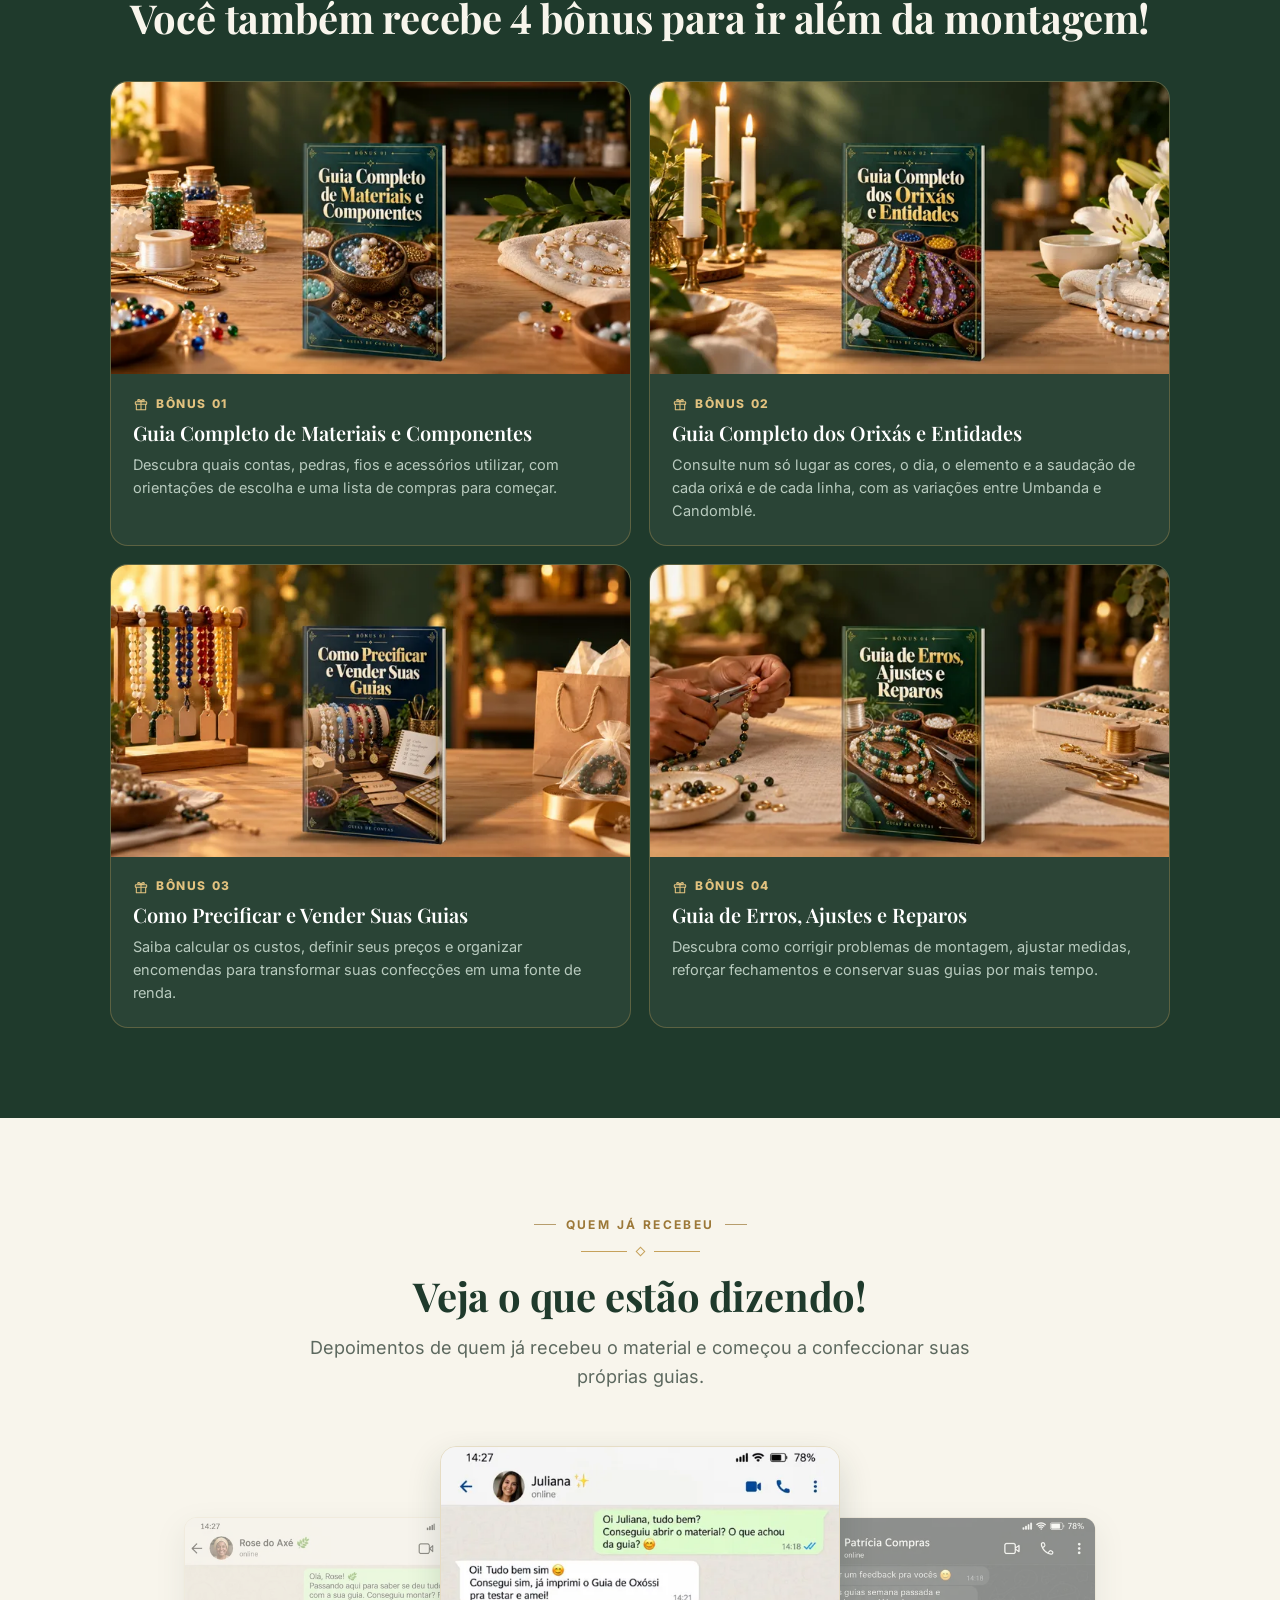
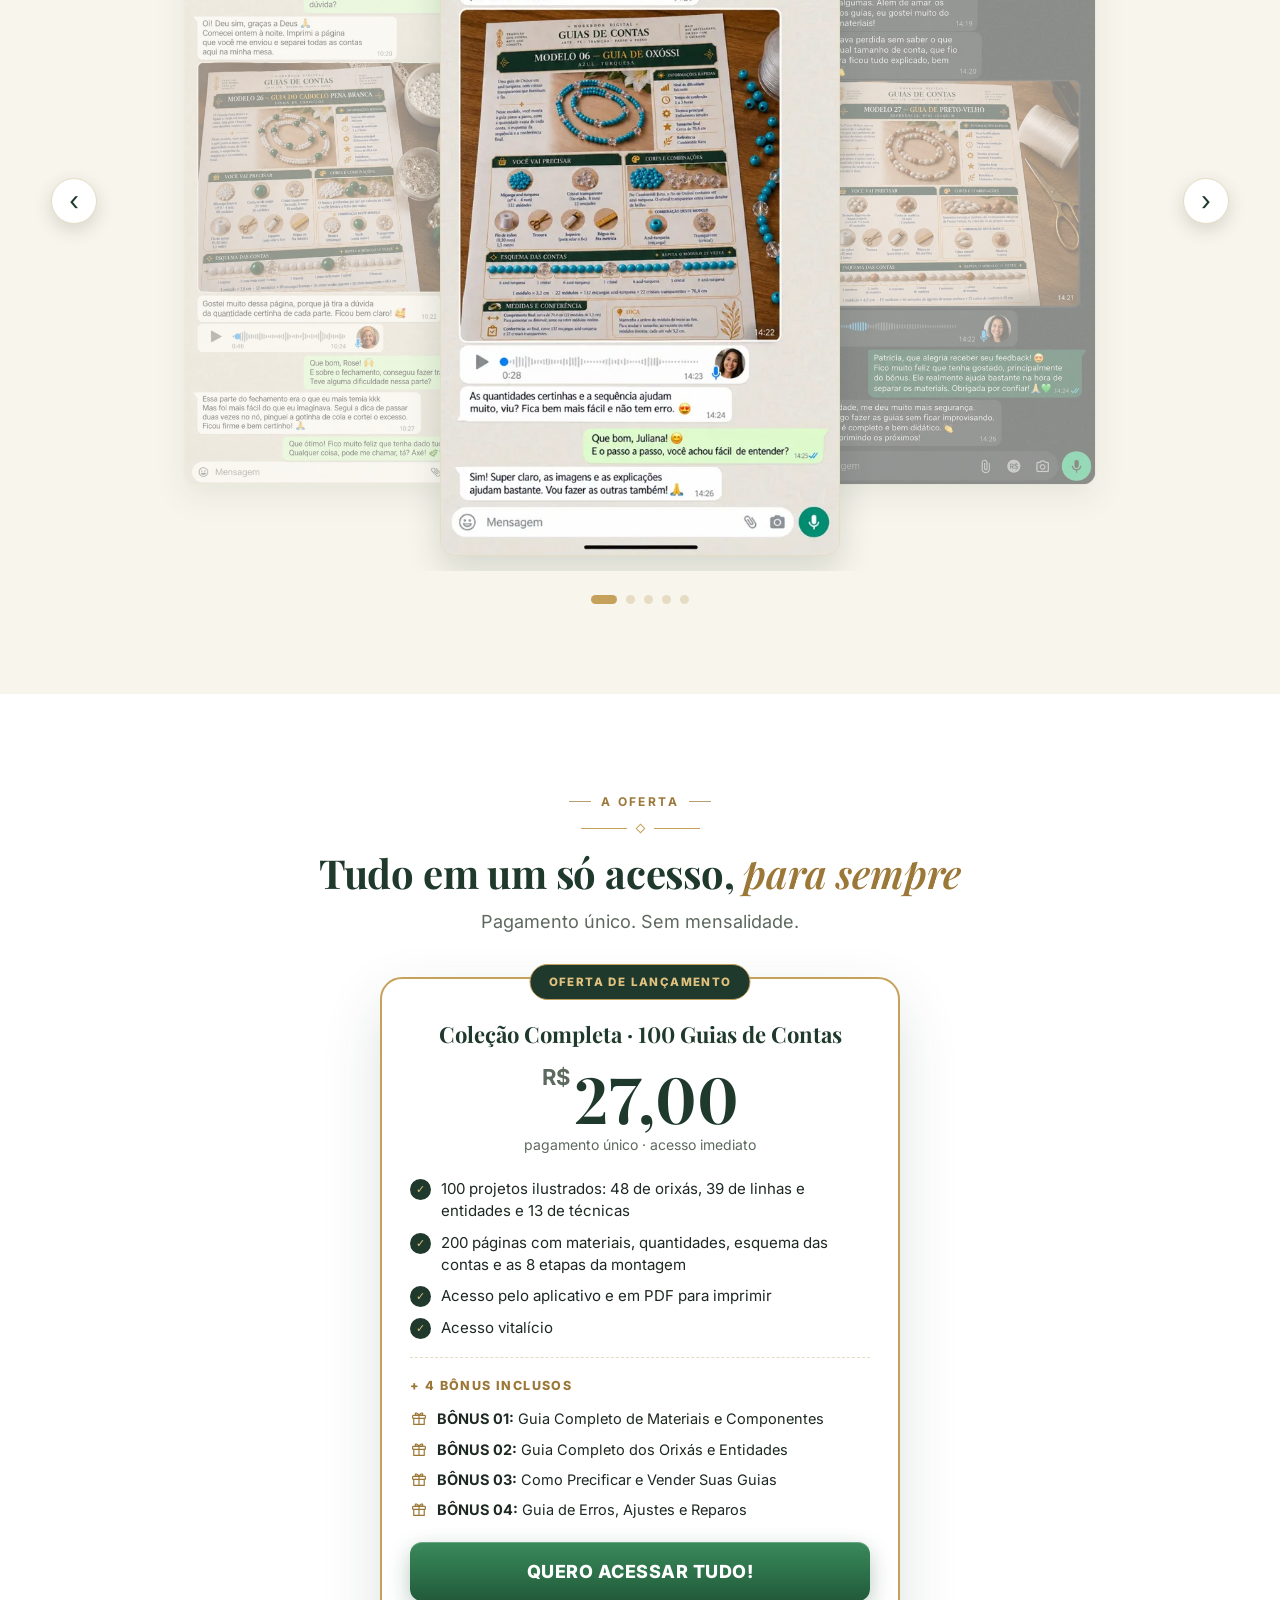
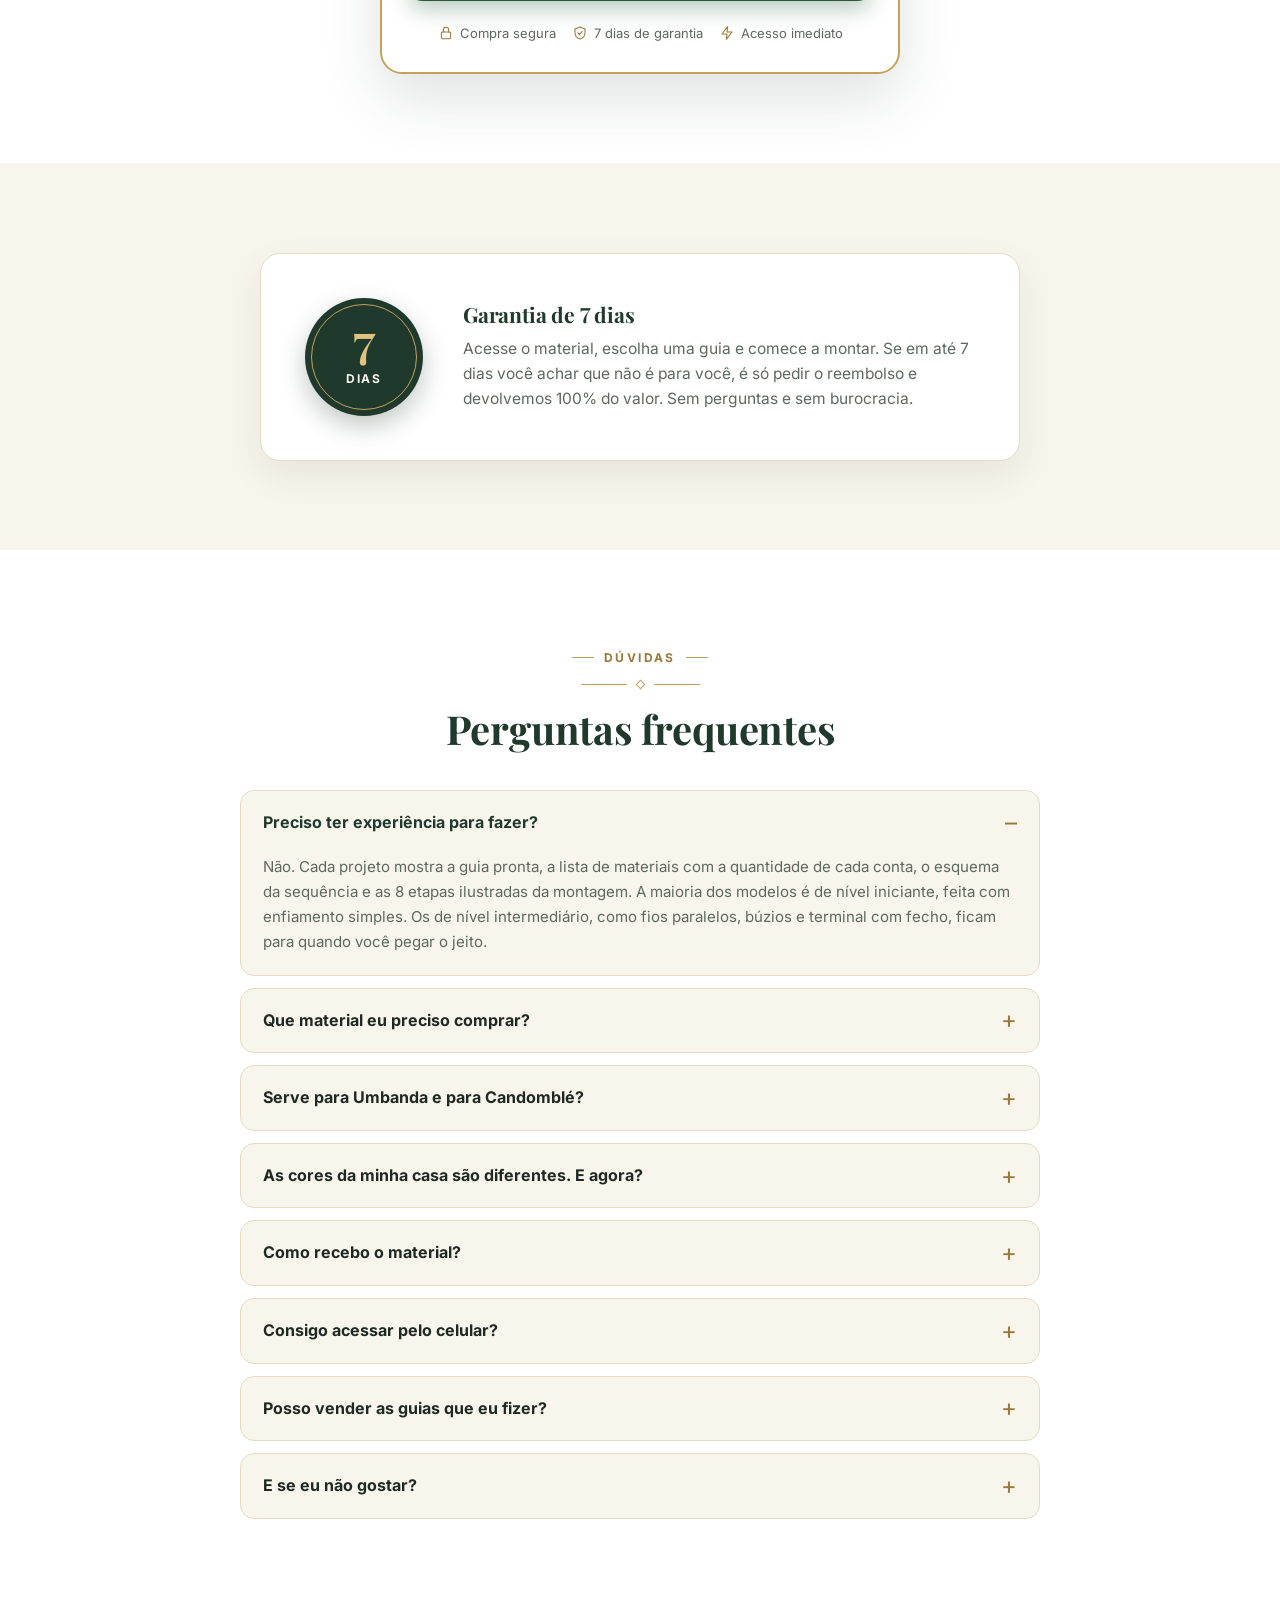
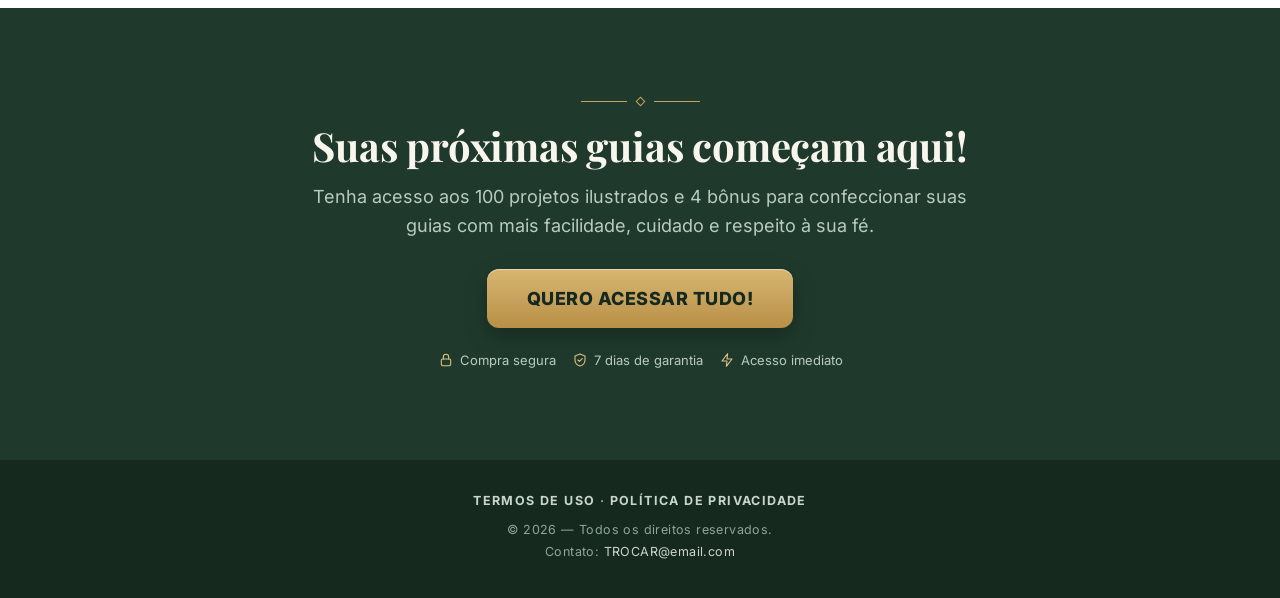
==== commit 09bf6caa: "Rodape: botao dourado (so ele) para destacar no fundo verde, nas duas paginas Co-Authored-By: Claude" ====
--- a/front2/index.html
+++ b/front2/index.html
@@ -377,7 +377,9 @@
   .final{background:var(--verde);color:var(--creme);text-align:center}
   .final h2{color:var(--creme);margin-bottom:14px}
   .final .sub{color:var(--verde-texto)}
-  .final .btn{margin-top:28px}
+  .final .btn{margin-top:28px;color:var(--verde-esc);background:linear-gradient(180deg,#D8B670 0%,var(--dourado) 55%,#B88F45 100%);
+    box-shadow:0 8px 22px rgba(0,0,0,.28),inset 0 1px 0 rgba(255,255,255,.45)} /* dourado só no rodapé: destaca no fundo verde */
+  .final .btn:hover{box-shadow:0 12px 28px rgba(0,0,0,.34),inset 0 1px 0 rgba(255,255,255,.45)}
   .final .selos{color:var(--verde-texto)}
   .final .selos .ico{color:var(--dourado-claro)}
   footer{background:var(--verde-esc);color:#8FA697;text-align:center;padding:30px 20px 34px;font-size:12.5px;line-height:1.8;letter-spacing:.4px}
